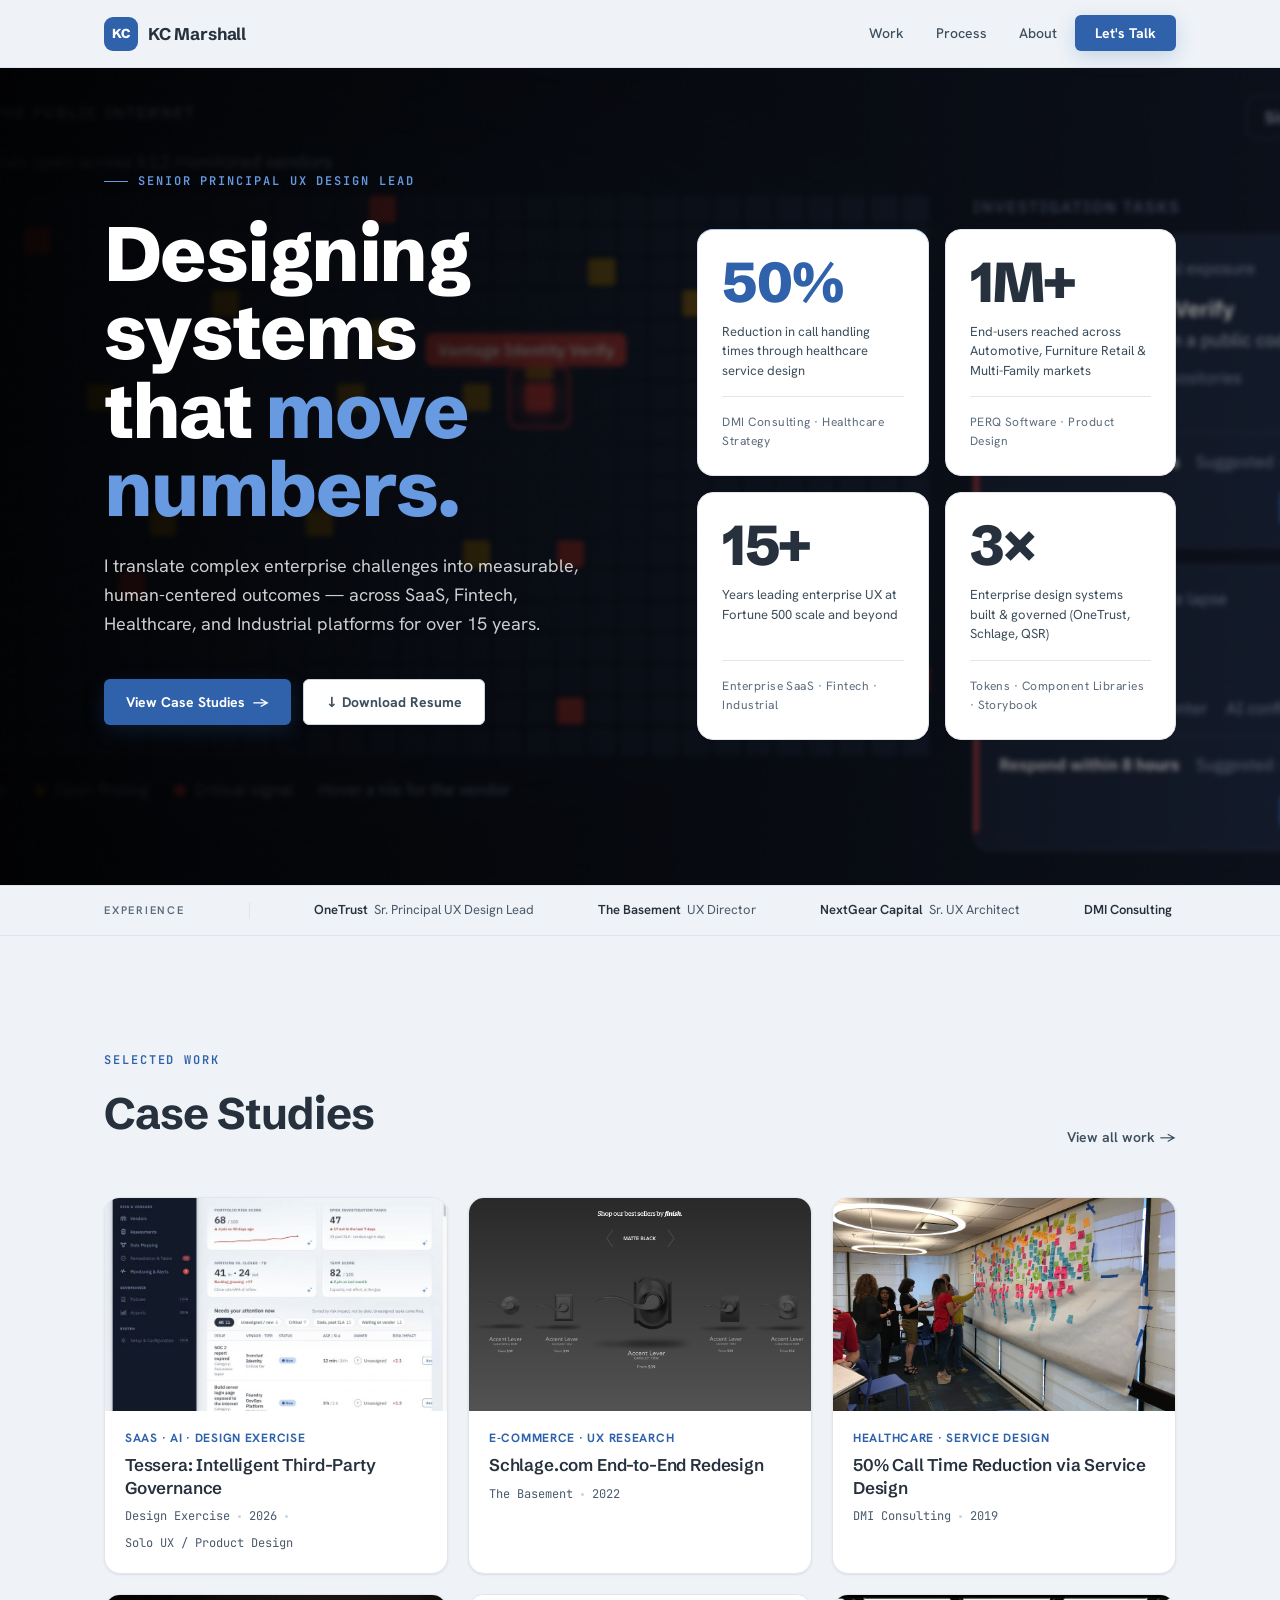
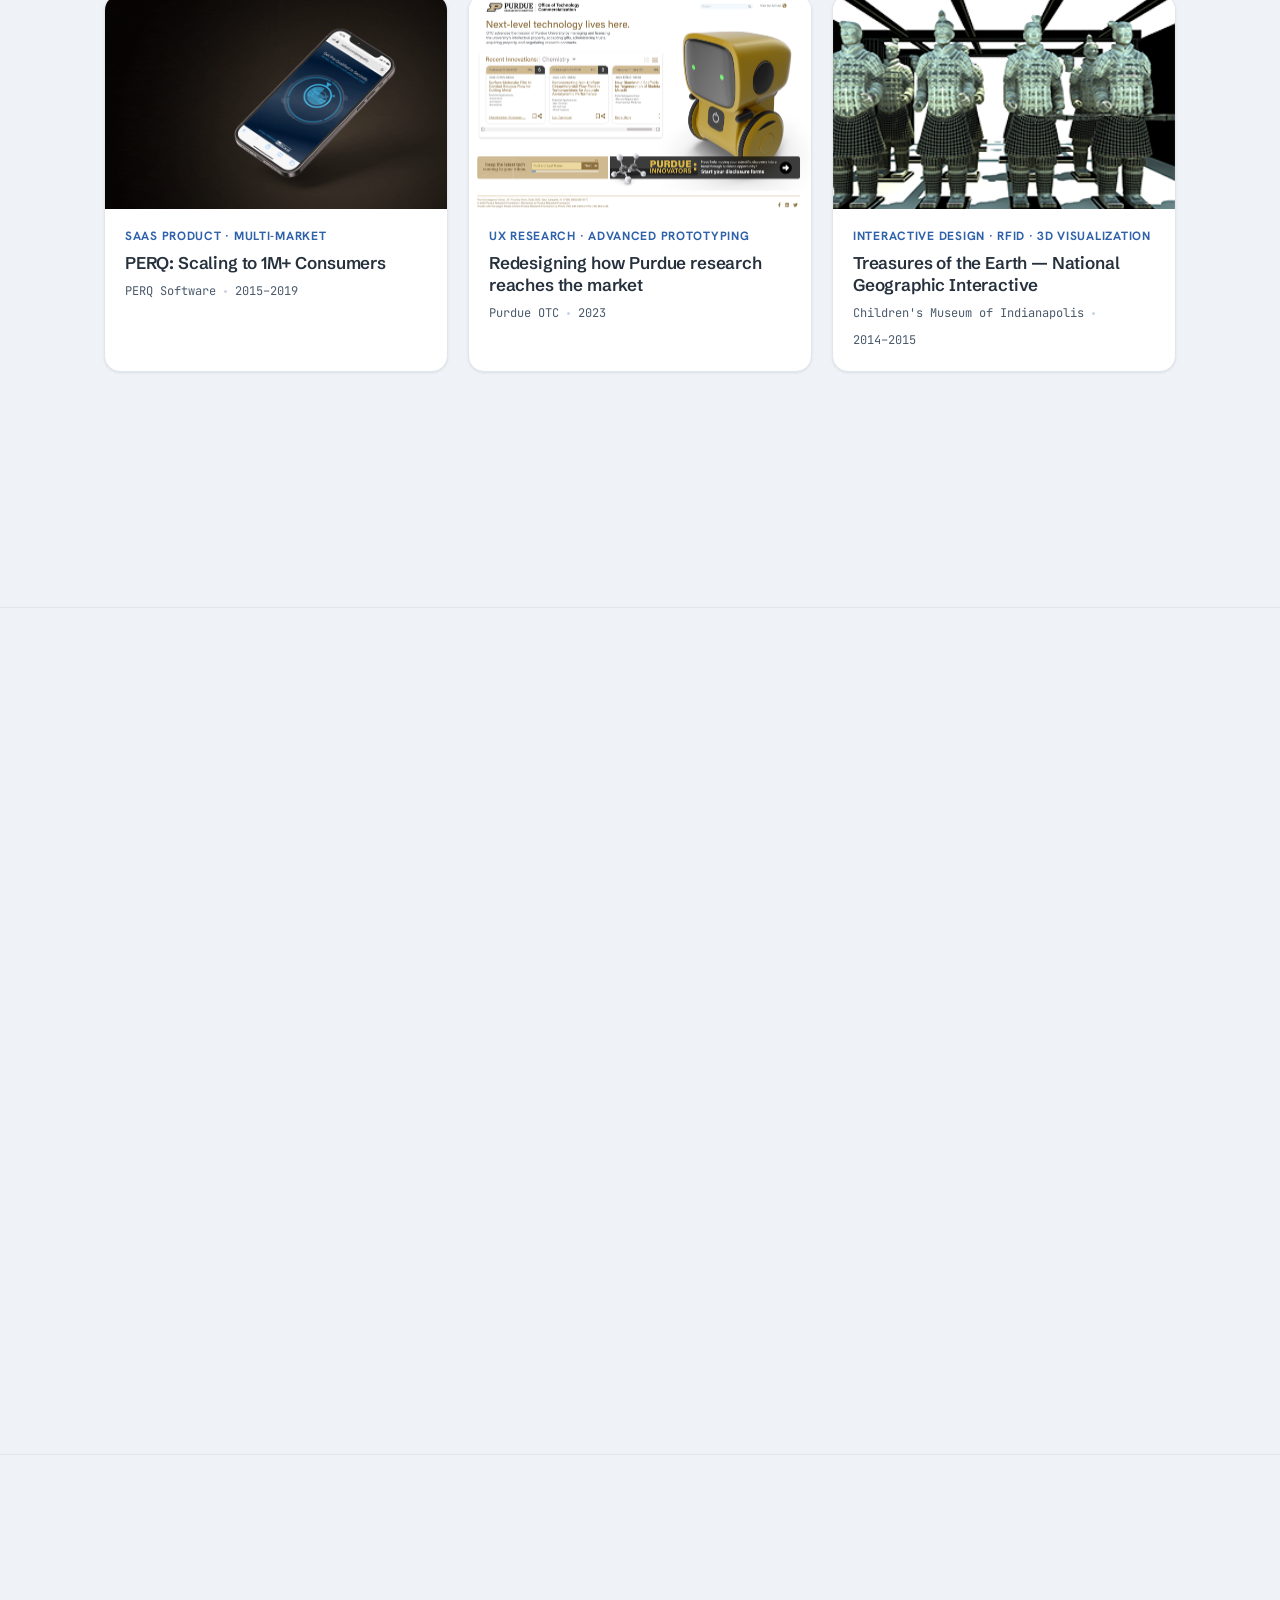
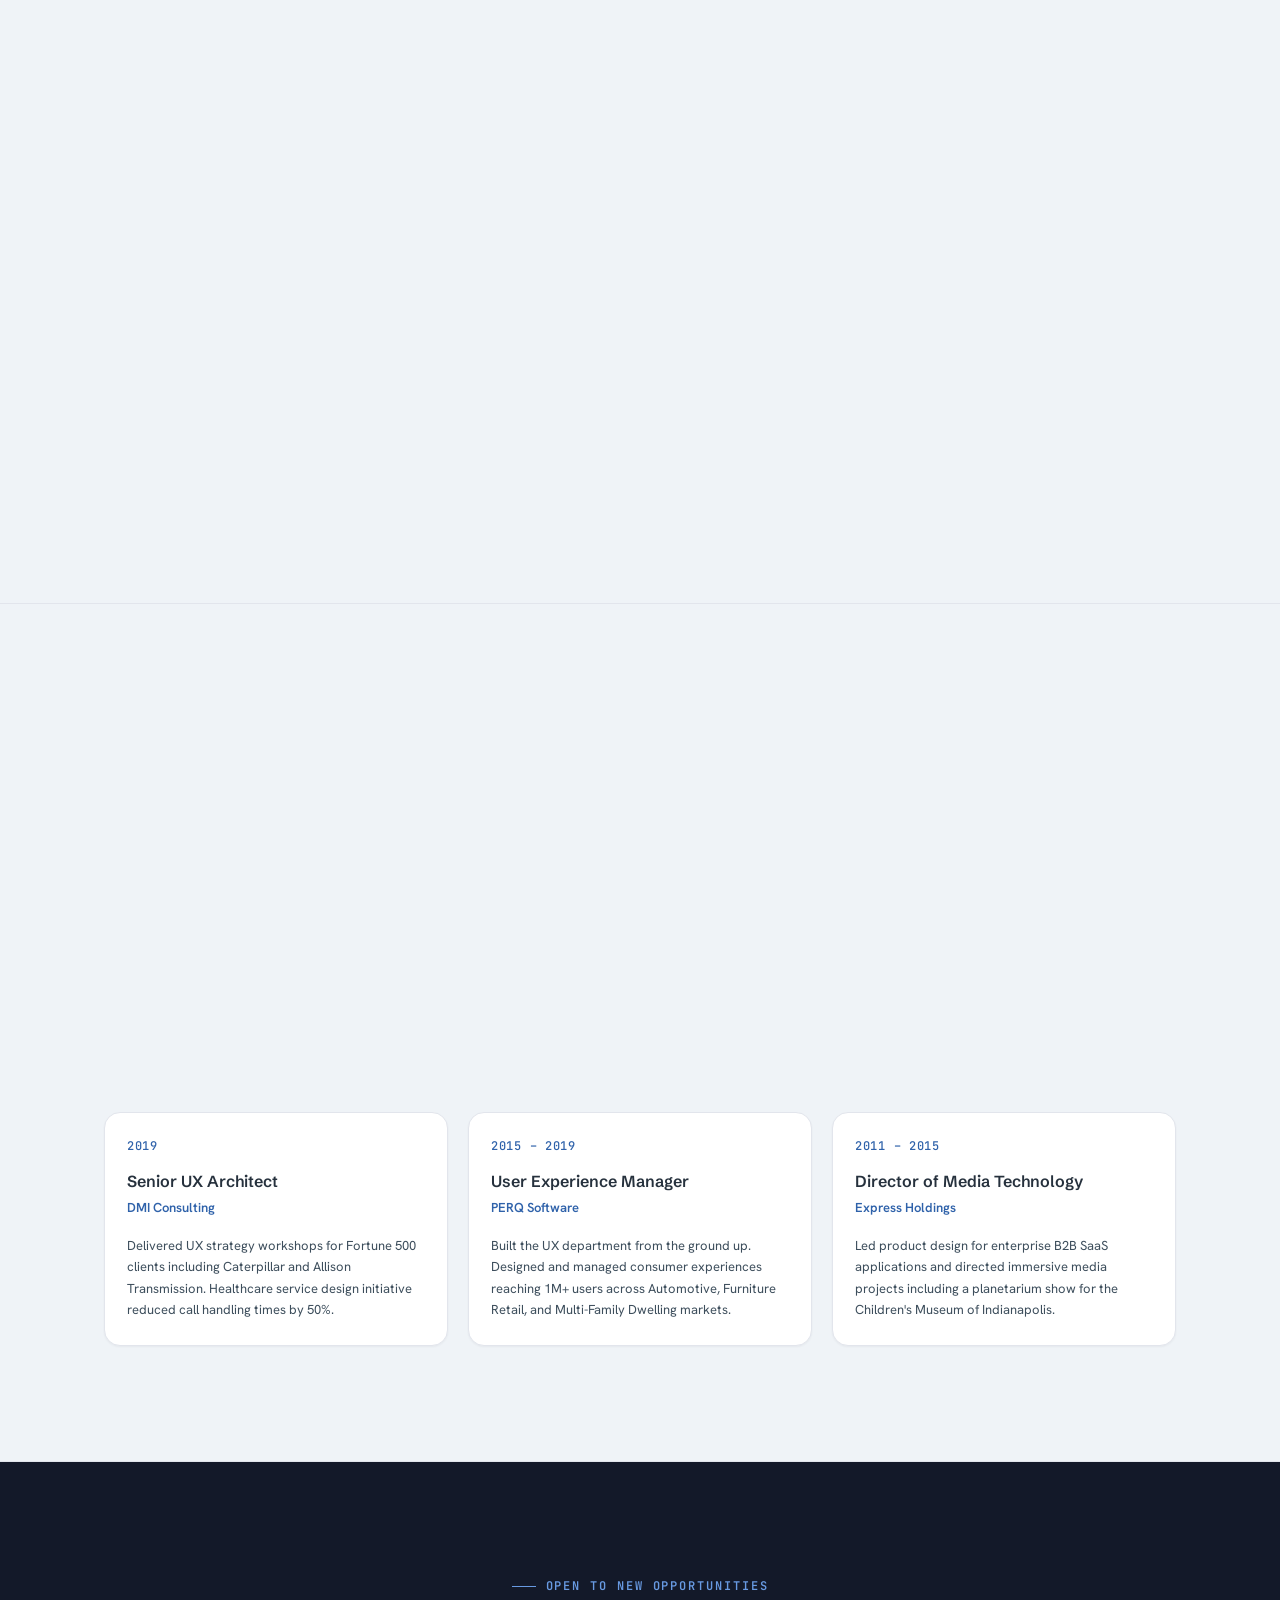
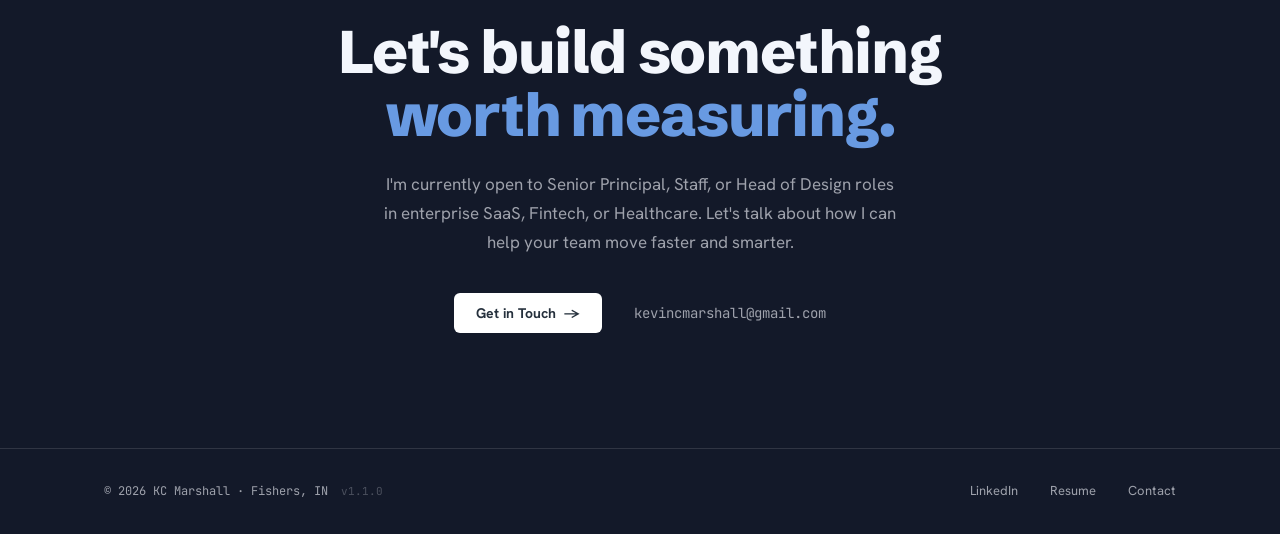
==== index.html @ be107fba "Resume: replace with Oct 30 New Look version Co-Authored-By: Claude Sonnet 4.6 <noreply@anthropic.co" ====
<!DOCTYPE html>
<html lang="en">
<head>
<meta charset="UTF-8" />
<meta name="viewport" content="width=device-width, initial-scale=1.0" />
<meta name="description" content="KC Marshall — Senior Principal UX Design Lead with 15+ years driving enterprise UX across SaaS, Fintech, Healthcare, and Industrial sectors. Portfolio of design systems, AI-driven prototyping, and measurable product outcomes." />
<meta name="author" content="KC Marshall" />
<meta property="og:title" content="KC Marshall – Senior Principal UX Design Lead" />
<meta property="og:description" content="Portfolio of KC Marshall — design systems, AI-driven UX, and 15+ years of enterprise impact." />
<meta property="og:type" content="website" />
<meta property="og:url" content="https://kcmarshall.com" />
<meta name="twitter:card" content="summary_large_image" />
<link rel="canonical" href="https://kcmarshall.com" />
<title>KC Marshall – Senior Principal UX Design Lead</title>

<link rel="preconnect" href="https://fonts.googleapis.com" />
<link rel="preconnect" href="https://fonts.gstatic.com" crossorigin />
<link href="https://fonts.googleapis.com/css2?family=Schibsted+Grotesk:ital,wght@0,400;0,600;0,700;0,800;1,400&family=Hanken+Grotesk:wght@400;500;600;700&family=JetBrains+Mono:wght@400;500;600&display=swap" rel="stylesheet" />

<style>
/* ── RESET ──────────────────────────────────────────────── */
*, *::before, *::after { box-sizing: border-box; margin: 0; padding: 0; }
@media (prefers-reduced-motion: no-preference) { html { scroll-behavior: smooth; } }

/* ── TOKENS ─────────────────────────────────────────────── */
:root {
  /* paper */
  --paper-0: #FFFFFF;
  --paper-1: #EFF3F7;
  --paper-2: #E4EDF5;
  --paper-3: #D6E3F0;

  /* ink */
  --ink-0:   #131929;
  --ink-1:   #26313D;
  --ink-2:   #3D4E5C;
  --ink-3:   #4A5A6B;
  --ink-4:   #5B6B7C;

  /* borders */
  --line-1:         #E2E5EC;
  --line-2:         #C9D5E3;
  --line-on-ink:    rgba(255,255,255,.12);

  /* blue / brand */
  --clay-1:    #2F62AA;
  --clay-2:    #255292;
  --clay-3:    #689AE2;
  --clay-soft: #EBF1FA;
  --clay-line: #B0CAEF;

  /* secondary blue */
  --sage-1:    #255292;
  --sage-soft: #E8F0FB;

  /* semantic */
  --bg-page:             var(--paper-1);
  --bg-surface:          var(--paper-0);
  --bg-alt:              var(--paper-2);
  --bg-well:             var(--paper-3);
  --bg-inverse:          var(--ink-0);
  --text-strong:         var(--ink-1);
  --text-body:           var(--ink-2);
  --text-muted:          var(--ink-3);
  --text-faint:          var(--ink-4);
  --text-on-inverse:     #F3F6FC;
  --text-muted-on-inv:   rgba(243,246,252,.62);
  --text-accent:         var(--clay-1);
  --text-accent-on-inv:  var(--clay-3);
  --border-subtle:       var(--line-1);
  --border-strong:       var(--line-2);
  --border-on-inv:       var(--line-on-ink);
  --accent:              var(--clay-1);
  --accent-hover:        var(--clay-2);
  --focus-ring:          rgba(47,98,170,.40);

  /* shadows */
  --shadow-xs: 0 1px 2px rgba(38,49,61,.05);
  --shadow-sm: 0 1px 3px rgba(38,49,61,.06), 0 1px 2px rgba(38,49,61,.04);
  --shadow-md: 0 4px 14px rgba(38,49,61,.07), 0 2px 4px rgba(38,49,61,.04);
  --shadow-lg: 0 12px 32px rgba(38,49,61,.10), 0 4px 8px rgba(38,49,61,.05);
  --shadow-accent: 0 6px 20px rgba(47,98,170,.22);

  /* radii */
  --radius-xs:   4px;
  --radius-sm:   6px;
  --radius-md:   10px;
  --radius-lg:   16px;
  --radius-xl:   24px;
  --radius-pill: 999px;

  /* motion */
  --ease-out:  cubic-bezier(.22,1,.36,1);
  --ease-soft: cubic-bezier(.4,0,.2,1);
  --dur-fast:  140ms;
  --dur-base:  220ms;
  --dur-slow:  420ms;

  /* type */
  --font-display: 'Schibsted Grotesk', system-ui, sans-serif;
  --font-sans:    'Hanken Grotesk', system-ui, sans-serif;
  --font-mono:    'JetBrains Mono', monospace;

  /* spacing */
  --space-1: 4px;   --space-2: 8px;   --space-3: 12px;  --space-4: 16px;
  --space-5: 24px;  --space-6: 32px;  --space-7: 40px;  --space-8: 48px;
  --space-9: 64px;  --space-10: 80px; --space-11: 96px; --space-12: 128px;

  /* layout */
  --container: 1200px;
  --gutter:    clamp(20px, 5vw, 64px);
  --section-y: clamp(64px, 9vw, 128px);
}

/* ── BASE ───────────────────────────────────────────────── */
body {
  font-family: var(--font-sans);
  background: var(--bg-page);
  color: var(--text-body);
  -webkit-font-smoothing: antialiased;
  line-height: 1.6;
}
a { text-decoration: none; color: inherit; }
*:focus-visible { outline: 2px solid var(--clay-1); outline-offset: 2px; }

.wrap { max-width: var(--container); margin: 0 auto; padding: 0 var(--gutter); }

/* ── SCROLL REVEAL ──────────────────────────────────────── */
.reveal {
  opacity: 0;
  transform: translateY(18px);
  transition: opacity .8s var(--ease-out), transform .8s var(--ease-out);
}
.reveal.is-in { opacity: 1; transform: none; }
@media (prefers-reduced-motion: reduce) { .reveal { opacity: 1; transform: none; transition: none; } }

/* stagger siblings inside a revealed parent */
.reveal.is-in .stat-card:nth-child(1) { transition-delay: 0ms; }
.reveal.is-in .stat-card:nth-child(2) { transition-delay: 90ms; }
.reveal.is-in .stat-card:nth-child(3) { transition-delay: 180ms; }
.reveal.is-in .stat-card:nth-child(4) { transition-delay: 270ms; }

/* hero text entrance */
@keyframes fadeSlideUp {
  from { opacity: 0; transform: translateY(20px); }
  to   { opacity: 1; transform: none; }
}
.hero__eyebrow {
  animation: fadeSlideUp .9s var(--ease-out) .1s both;
}
.hero__title {
  animation: fadeSlideUp 1s var(--ease-out) .22s both;
}
.hero__lede {
  animation: fadeSlideUp .9s var(--ease-out) .38s both;
}
.hero__cta {
  animation: fadeSlideUp .9s var(--ease-out) .52s both;
}
@media (prefers-reduced-motion: reduce) {
  .hero__eyebrow, .hero__title, .hero__lede, .hero__cta { animation: none; }
}

/* Ken Burns on hero background */
@keyframes kenBurns {
  from { transform: scale(1); }
  to   { transform: scale(1.05); }
}
.hero::before {
  content: '';
  position: absolute; inset: 0; z-index: 0;
  background: inherit;
  background-attachment: scroll;
  animation: kenBurns 24s ease-in-out infinite alternate;
  pointer-events: none;
}
.hero > * { position: relative; z-index: 1; }
@media (prefers-reduced-motion: reduce) { .hero::before { animation: none; } }

/* ── NAV ─────────────────────────────────────────────────── */
.nav {
  position: sticky; top: 0; z-index: 200;
  height: 68px;
  background: color-mix(in srgb, var(--paper-1) 80%, transparent);
  backdrop-filter: saturate(140%) blur(14px);
  border-bottom: 1px solid var(--border-subtle);
}
.nav__inner {
  max-width: var(--container); margin: 0 auto; padding: 0 var(--gutter);
  height: 100%; display: flex; align-items: center; justify-content: space-between;
}
.nav-logo {
  display: flex; align-items: center; gap: 10px;
  font-family: var(--font-display); font-size: 17px; font-weight: 700;
  color: var(--text-strong); letter-spacing: -0.01em;
}
.nav-logo-mark {
  width: 34px; height: 34px; border-radius: 9px;
  background: var(--clay-1);
  display: flex; align-items: center; justify-content: center;
  font-size: 13px; font-weight: 800; color: #fff;
  flex-shrink: 0;
}
.nav-links {
  display: flex; align-items: center; gap: 4px;
}
.nav-links a {
  font-family: var(--font-sans); font-size: 14px; font-weight: 500;
  color: var(--text-body); padding: 8px 14px; border-radius: var(--radius-sm);
  transition: color var(--dur-fast);
}
.nav-links a:hover { color: var(--text-accent); }
.nav-cta {
  background: var(--clay-1) !important;
  color: #fff !important;
  font-weight: 700 !important;
  padding: 9px 20px !important;
  border-radius: var(--radius-sm) !important;
  box-shadow: var(--shadow-accent);
  transition: background var(--dur-fast) !important;
}
.nav-cta:hover { background: var(--clay-2) !important; }
@media (max-width: 680px) {
  .nav-links a:not(.nav-cta) { display: none; }
}

/* ── BUTTONS ────────────────────────────────────────────── */
.btn {
  display: inline-flex; align-items: center; gap: 8px;
  font-family: var(--font-sans); font-weight: 700; font-size: 14px;
  border-radius: var(--radius-sm); border: none; cursor: pointer;
  text-decoration: none; transition: background var(--dur-fast), border-color var(--dur-fast), color var(--dur-fast), transform var(--dur-fast);
  padding: 11px 22px;
}
.btn:active { transform: translateY(1px); }
.btn--primary {
  background: var(--clay-1); color: #fff;
  box-shadow: var(--shadow-accent);
}
.btn--primary:hover { background: var(--clay-2); }
.btn--primary .btn-arrow { transition: transform var(--dur-fast); }
.btn--primary:hover .btn-arrow { transform: translateX(3px); }
.btn--secondary {
  background: var(--bg-surface); color: var(--text-body);
  border: 1px solid var(--border-strong);
}
.btn--secondary:hover { border-color: var(--clay-line); color: var(--text-accent); }
.btn--inv {
  background: #fff; color: var(--ink-1);
}
.btn--inv:hover { background: var(--paper-2); }

/* ── EYEBROW ────────────────────────────────────────────── */
.eyebrow {
  display: inline-flex; align-items: center; gap: 10px;
  font-family: var(--font-mono); font-size: 12px; font-weight: 600;
  letter-spacing: 0.16em; text-transform: uppercase; color: var(--clay-1);
}
.eyebrow::before {
  content: ''; display: block; width: 24px; height: 1.5px;
  background: var(--clay-1); flex-shrink: 0;
}
.eyebrow--muted { color: var(--text-faint); }
.eyebrow--muted::before { background: var(--text-faint); }
.eyebrow--on-inv { color: var(--clay-3); }
.eyebrow--on-inv::before { background: var(--clay-3); }
.eyebrow--no-rule::before { display: none; }

/* ── HERO ───────────────────────────────────────────────── */
.hero {
  padding-top: clamp(56px, 8vw, 96px);
  padding-bottom: clamp(48px, 7vw, 80px);
  border-bottom: 1px solid var(--border-subtle);
  scroll-margin-top: 88px;
  position: relative;
  background-image: url('assets/images/main-index-hero-v01.png');
  background-size: cover;
  background-position: center top;
  background-repeat: no-repeat;
}
.hero__grid {
  display: grid;
  grid-template-columns: 1.05fr 0.95fr;
  gap: clamp(32px, 5vw, 80px);
  align-items: center;
}
.hero__eyebrow { margin-bottom: var(--space-5); }
.hero__title {
  font-family: var(--font-display); font-weight: 800;
  font-size: clamp(44px, 6vw, 80px);
  line-height: 1.02; letter-spacing: -0.02em;
  color: #ffffff;
  margin-bottom: var(--space-5);
}
.hero__title .accent { color: var(--clay-3); }
.hero__lede {
  font-size: 18px; line-height: 1.6; color: rgba(255,255,255,0.8);
  max-width: 480px; margin-bottom: var(--space-7);
}
.hero__cta { display: flex; gap: var(--space-3); flex-wrap: wrap; margin-bottom: var(--space-10); }
.hero__logos { display: flex; align-items: center; gap: var(--space-3); flex-wrap: wrap; }
.hero__logos-label {
  font-family: var(--font-sans); font-size: 12px; font-weight: 500; letter-spacing: 0.06em;
  text-transform: uppercase; color: var(--text-faint);
}
.logo-chip {
  font-family: var(--font-sans); font-size: 12px; font-weight: 600;
  color: var(--text-muted); padding: 5px 14px;
  border: 1px solid var(--border-subtle);
  border-radius: var(--radius-pill);
  background: var(--bg-surface);
}

/* Stat grid */
.stat-grid {
  display: grid; grid-template-columns: 1fr 1fr; gap: 16px;
}
.stat-card {
  background: var(--bg-surface);
  border: 1px solid var(--border-subtle);
  border-radius: var(--radius-lg);
  padding: 24px;
  box-shadow: var(--shadow-xs);
  display: flex; flex-direction: column;
}
.stat-card--accent { border-top: 1px solid var(--clay-line); }
.stat-num {
  font-family: var(--font-display); font-weight: 800;
  font-size: 56px; line-height: 1; letter-spacing: -0.03em;
  color: var(--text-strong);
  margin-bottom: var(--space-3);
}
.stat-card--accent .stat-num { color: var(--clay-1); }
.stat-desc {
  font-size: 13px; line-height: 1.5; color: var(--text-body);
  flex: 1;
}
.stat-meta {
  font-family: var(--font-sans); font-size: 12px; color: var(--text-faint);
  letter-spacing: 0.04em; margin-top: var(--space-4);
  padding-top: var(--space-4); border-top: 1px solid var(--border-subtle);
}

@media (max-width: 900px) {
  .hero__grid { grid-template-columns: 1fr; }
}

/* ── EXPERIENCE STRIP ───────────────────────────────────── */
.expstrip {
  border-bottom: 1px solid var(--border-subtle);
  overflow: hidden;
}
.expstrip__inner {
  display: flex; align-items: center; gap: var(--space-9);
  padding: 14px 0; overflow-x: auto; scrollbar-width: none;
  cursor: grab;
}
.expstrip__inner::-webkit-scrollbar { display: none; }
.expstrip__inner.dragging { cursor: grabbing; }
.expstrip__label {
  font-family: var(--font-sans); font-size: 11px; font-weight: 600;
  letter-spacing: 0.16em; text-transform: uppercase; color: var(--text-faint);
  white-space: nowrap; flex-shrink: 0;
  padding-right: var(--space-9); border-right: 1px solid var(--border-subtle);
}
.expstrip__items { display: flex; gap: var(--space-9); flex-shrink: 0; }
.expstrip__item {
  font-size: 13px; color: var(--text-muted); white-space: nowrap;
}
.expstrip__item b { color: var(--text-strong); font-weight: 600; }

/* ── SELECTED WORK ──────────────────────────────────────── */
.section {
  padding: var(--section-y) 0;
  border-bottom: 1px solid var(--border-subtle);
  scroll-margin-top: 88px;
}
.section-header {
  display: flex; justify-content: space-between; align-items: flex-end;
  margin-bottom: var(--space-8);
}
.section-meta { display: flex; flex-direction: column; gap: var(--space-2); }
.section-title {
  font-family: var(--font-display); font-weight: 700;
  font-size: clamp(28px, 4vw, 44px);
  letter-spacing: -0.02em; color: var(--text-strong);
}
.section-link {
  font-size: 14px; font-weight: 600; color: var(--text-body);
  display: inline-flex; align-items: center; gap: 5px;
  transition: color var(--dur-fast);
}
.section-link .arr { transition: transform var(--dur-fast); }
.section-link:hover { color: var(--text-accent); }
.section-link:hover .arr { transform: translateX(3px); }

/* Work grid */
.work-grid {
  display: grid;
  grid-template-columns: repeat(3, 1fr);
  gap: 20px;
}
.work-card {
  display: flex; flex-direction: column;
  background: var(--bg-surface);
  border: 1px solid var(--border-subtle);
  border-radius: var(--radius-lg);
  overflow: hidden;
  box-shadow: var(--shadow-sm);
  text-decoration: none; color: inherit;
  transition: opacity .8s var(--ease-out), transform .8s var(--ease-out),
              box-shadow var(--dur-base) var(--ease-out),
              border-color var(--dur-base);
  position: relative;
}
.work-card.is-in:hover {
  transform: translateY(-3px);
  box-shadow: var(--shadow-lg);
  border-color: var(--clay-line);
}
.work-thumb {
  aspect-ratio: 16/10; overflow: hidden; position: relative;
}
.work-thumb img {
  width: 100%; height: 100%; object-fit: cover;
  display: block;
  transition: transform var(--dur-slow) var(--ease-out);
}
.work-card:hover .work-thumb img { transform: scale(1.03); }
.work-info { padding: 18px 20px 20px; }
.work-tag {
  font-family: var(--font-sans); font-size: 12px; font-weight: 700;
  letter-spacing: 0.06em; text-transform: uppercase; color: var(--clay-1);
  margin-bottom: 6px;
}
.work-title {
  font-family: var(--font-display); font-weight: 600; font-size: 17px;
  line-height: 1.3; color: var(--text-strong); margin-bottom: 8px;
  letter-spacing: -0.01em;
}
.work-meta {
  font-family: var(--font-mono); font-size: 12px; color: var(--text-muted);
  display: flex; align-items: center; gap: 8px; flex-wrap: wrap;
}
.work-dot { width: 3px; height: 3px; border-radius: 50%; background: var(--border-strong); flex-shrink: 0; }
.work-arrow {
  position: absolute; top: 16px; right: 16px;
  width: 32px; height: 32px; border-radius: 50%;
  background: var(--bg-surface);
  border: 1px solid var(--border-subtle);
  display: flex; align-items: center; justify-content: center;
  font-size: 14px; color: var(--text-muted);
  opacity: 0; transform: scale(.85);
  transition: opacity var(--dur-base), transform var(--dur-base) var(--ease-out), background var(--dur-fast), color var(--dur-fast);
}
.work-card:hover .work-arrow {
  opacity: 1; transform: scale(1);
  background: var(--clay-1); color: #fff; border-color: var(--clay-1);
}

@media (max-width: 900px) { .work-grid { grid-template-columns: 1fr 1fr; } }
@media (max-width: 620px) { .work-grid { grid-template-columns: 1fr; } }

/* ── ABOUT ──────────────────────────────────────────────── */
.about {
  padding: var(--section-y) 0;
  border-bottom: 1px solid var(--border-subtle);
  scroll-margin-top: 88px;
}
.about__grid {
  display: grid; grid-template-columns: 1fr 1fr;
  gap: clamp(32px, 6vw, 80px); align-items: start;
}
.about__photo {
  width: 80px; height: 80px; border-radius: 50%;
  border: 1px solid var(--border-subtle);
  box-shadow: var(--shadow-sm);
  overflow: hidden; margin-bottom: var(--space-6);
}
.about__photo img { width: 100%; height: 100%; object-fit: cover; display: block; }
.about__heading {
  font-family: var(--font-display); font-weight: 700;
  font-size: clamp(26px, 3.5vw, 38px);
  line-height: 1.12; letter-spacing: -0.01em;
  color: var(--text-strong);
  margin: var(--space-4) 0 var(--space-5);
}
.about__body {
  font-size: 15px; line-height: 1.75; color: var(--text-body);
  margin-bottom: var(--space-4);
}
.edu { display: flex; flex-direction: column; gap: var(--space-3); margin-bottom: var(--space-8); }
.edu-card {
  display: flex; align-items: center; gap: var(--space-4);
  background: var(--bg-surface);
  border: 1px solid var(--border-subtle);
  border-radius: var(--radius-md);
  padding: var(--space-4);
  box-shadow: var(--shadow-xs);
}
.edu-icon {
  width: 40px; height: 40px; border-radius: var(--radius-sm);
  background: var(--clay-soft); color: var(--clay-1);
  display: flex; align-items: center; justify-content: center;
  font-size: 18px; flex-shrink: 0;
}
.edu-degree { font-family: var(--font-display); font-weight: 600; font-size: 13px; color: var(--text-strong); line-height: 1.3; }
.edu-school { font-family: var(--font-sans); font-size: 12px; color: var(--text-muted); margin-top: 3px; }

/* Skills */
.skills-grid { display: grid; grid-template-columns: 1fr 1fr; gap: var(--space-6) var(--space-5); }
.skill-group-label {
  font-family: var(--font-sans); font-size: 12px; font-weight: 700;
  letter-spacing: 0.08em; text-transform: uppercase; color: var(--text-muted);
  margin-bottom: var(--space-3);
}
.skill-tags { display: flex; flex-wrap: wrap; gap: var(--space-2); }
.skill-tag {
  font-size: 12px; font-weight: 500; color: var(--text-muted);
  padding: 4px 12px; border-radius: var(--radius-pill);
  border: 1px solid var(--border-strong); background: var(--bg-surface);
}
.skill-tag--accent {
  color: var(--clay-1); background: var(--clay-soft); border-color: var(--clay-line);
}

@media (max-width: 900px) {
  .about__grid { grid-template-columns: 1fr; }
  .skills-grid { grid-template-columns: 1fr 1fr; }
}
@media (max-width: 620px) {
  .skills-grid { grid-template-columns: 1fr; }
}

/* ── TESTIMONIALS ───────────────────────────────────────── */
.testimonials {
  padding: var(--section-y) 0;
  border-bottom: 1px solid var(--border-subtle);
}
.testi-grid {
  display: grid; grid-template-columns: repeat(3, 1fr); gap: 20px;
  margin-top: var(--space-8);
}
.testi-card {
  background: var(--bg-surface);
  border: 1px solid var(--border-subtle);
  border-radius: var(--radius-lg);
  padding: var(--space-7) var(--space-6);
  display: flex; flex-direction: column;
  box-shadow: var(--shadow-xs);
}
.testi-quote {
  font-size: 15px; line-height: 1.75; color: var(--text-body);
  font-style: italic; position: relative; padding-top: 24px;
  flex: 1;
}
.testi-quote::before {
  content: '"';
  position: absolute; top: -8px; left: -4px;
  font-family: Georgia, serif; font-style: normal;
  font-size: 64px; line-height: 1; color: var(--clay-1); opacity: 0.35;
}
.testi-author {
  border-top: 1px solid var(--border-subtle);
  padding-top: var(--space-5); margin-top: var(--space-5);
}
.testi-name { font-family: var(--font-display); font-weight: 600; font-size: 14px; color: var(--text-strong); margin-bottom: 4px; }
.testi-role { font-family: var(--font-sans); font-size: 12px; color: var(--text-muted); line-height: 1.4; }

@media (max-width: 900px) { .testi-grid { grid-template-columns: 1fr 1fr; } }
@media (max-width: 620px) { .testi-grid { grid-template-columns: 1fr; } }

/* ── EXPERIENCE CARDS ───────────────────────────────────── */
.experience {
  padding: var(--section-y) 0;
  border-bottom: 1px solid var(--border-subtle);
}
.exp-grid {
  display: grid; grid-template-columns: repeat(3, 1fr); gap: 20px;
  margin-top: var(--space-8);
}
.exp-card {
  background: var(--bg-surface);
  border: 1px solid var(--border-subtle);
  border-radius: var(--radius-lg);
  padding: 24px 22px;
  box-shadow: var(--shadow-xs);
  transition: border-color var(--dur-base);
}
.exp-card:hover { border-color: var(--clay-line); }
.exp-period {
  font-family: var(--font-mono); font-size: 12px; font-weight: 500;
  letter-spacing: 0.06em; text-transform: uppercase; color: var(--clay-1);
  margin-bottom: var(--space-3);
}
.exp-role { font-family: var(--font-display); font-weight: 600; font-size: 16px; color: var(--text-strong); margin-bottom: 4px; }
.exp-company { font-size: 13px; font-weight: 600; color: var(--clay-1); margin-bottom: var(--space-4); }
.exp-desc { font-size: 13px; line-height: 1.65; color: var(--text-body); }

@media (max-width: 900px) { .exp-grid { grid-template-columns: 1fr 1fr; } }
@media (max-width: 620px) { .exp-grid { grid-template-columns: 1fr; } }

/* ── CLOSING CTA ────────────────────────────────────────── */
.closing {
  background: var(--bg-inverse);
  padding: var(--section-y) 0;
  text-align: center;
}
.closing__inner {
  max-width: 680px; margin: 0 auto;
  display: flex; flex-direction: column; align-items: center; gap: var(--space-5);
}
.closing__title {
  font-family: var(--font-display); font-weight: 800;
  font-size: clamp(36px, 5vw, 60px);
  line-height: 1.05; letter-spacing: -0.02em;
  color: var(--text-on-inverse);
}
.closing__title .accent { color: var(--clay-3); }
.closing__para {
  font-size: 17px; line-height: 1.7; color: var(--text-muted-on-inv);
  max-width: 520px;
}
.closing__cta {
  display: flex; align-items: center; gap: var(--space-6);
  flex-wrap: wrap; justify-content: center; margin-top: var(--space-3);
}
.closing__email {
  font-family: var(--font-mono); font-size: 14px;
  color: var(--text-muted-on-inv);
  transition: color var(--dur-fast);
}
.closing__email:hover { color: var(--clay-3); }

/* ── FOOTER ─────────────────────────────────────────────── */
.footer {
  background: var(--ink-0);
  border-top: 1px solid var(--border-on-inv);
}
.footer__inner {
  display: flex; align-items: center; justify-content: space-between;
  gap: var(--space-5); flex-wrap: wrap;
  padding: var(--space-6) 0;
}
.footer__copy {
  font-family: var(--font-mono); font-size: 12px;
  color: var(--text-muted-on-inv);
}
.footer__links { display: flex; gap: var(--space-6); }
.footer__links a {
  font-size: 13px; color: var(--text-muted-on-inv);
  transition: color var(--dur-fast);
}
.footer__links a:hover { color: var(--clay-3); }

/* ── CONTACT MODAL ──────────────────────────────────────── */
.overlay {
  position: fixed; inset: 0; z-index: 300;
  display: flex; align-items: center; justify-content: center;
  padding: var(--gutter);
  background: rgba(21,20,15,.42);
  backdrop-filter: blur(3px);
  opacity: 0; pointer-events: none;
  transition: opacity var(--dur-base) var(--ease-soft);
}
.overlay.is-open { opacity: 1; pointer-events: auto; }
.modal {
  width: min(480px, 100%);
  background: var(--bg-surface);
  border-radius: var(--radius-lg);
  border: 1px solid var(--border-subtle);
  box-shadow: var(--shadow-lg);
  padding: var(--space-8) var(--space-7);
  position: relative;
  transform: translateY(12px) scale(.98);
  transition: transform var(--dur-base) var(--ease-out);
}
.overlay.is-open .modal { transform: none; }
.modal__close {
  position: absolute; top: 16px; right: 16px;
  width: 36px; height: 36px; border-radius: 50%;
  border: 1px solid var(--border-subtle);
  background: var(--bg-alt); cursor: pointer;
  display: flex; align-items: center; justify-content: center;
  font-size: 18px; color: var(--text-muted);
  transition: background var(--dur-fast), color var(--dur-fast);
}
.modal__close:hover { background: var(--border-subtle); color: var(--text-strong); }
.modal__title {
  font-family: var(--font-display); font-weight: 700; font-size: 22px;
  color: var(--text-strong); margin-bottom: 4px;
}
.modal__sub { font-size: 14px; color: var(--text-muted); }
.modal__form { display: flex; flex-direction: column; gap: var(--space-4); margin-top: var(--space-6); }
.field label {
  display: block; font-family: var(--font-sans); font-size: 13px;
  font-weight: 600;
  color: var(--text-muted); margin-bottom: 6px;
}
.field input, .field textarea {
  width: 100%;
  font-family: var(--font-sans); font-size: 14px; color: var(--text-strong);
  background: var(--bg-surface);
  border: 1px solid var(--border-strong); border-radius: var(--radius-sm);
  padding: 10px 14px;
  transition: border-color var(--dur-fast), box-shadow var(--dur-fast);
  outline: none;
}
.field input:focus, .field textarea:focus {
  border-color: var(--clay-1);
  box-shadow: 0 0 0 3px var(--focus-ring);
}
.field textarea { resize: vertical; min-height: 100px; }
.modal__success {
  display: none; flex-direction: column; align-items: center; gap: var(--space-4);
  text-align: center; padding: var(--space-7) 0;
}
.modal__success.is-on { display: flex; }
.modal__success-icon {
  width: 56px; height: 56px; border-radius: 50%;
  background: var(--sage-soft); color: var(--sage-1);
  display: flex; align-items: center; justify-content: center;
  font-size: 28px;
}
.modal__success-title { font-family: var(--font-display); font-weight: 700; font-size: 20px; color: var(--text-strong); }
.modal__success-body { font-size: 14px; color: var(--text-muted); }

/* ── SECTION RESPONSIVE ─────────────────────────────────── */
@media (max-width: 768px) {
  .section-header { flex-direction: column; align-items: flex-start; gap: 12px; }
  .hero { background-image: url('/assets/images/mobile-header-blue.png'); }
}
</style>
</head>
<body>

<!-- NAV -->
<nav class="nav">
  <div class="nav__inner">
    <a href="/" class="nav-logo">
      <div class="nav-logo-mark">KC</div>
      KC Marshall
    </a>
    <div class="nav-links">
      <a href="#selected-work">Work</a>
      <a href="#career">Process</a>
      <a href="#about">About</a>
      <button class="nav-cta btn" onclick="openModal()" style="font-family:var(--font-sans)">Let's Talk</button>
    </div>
  </div>
</nav>

<!-- HERO -->
<section class="hero" id="hero">
  <div class="wrap">
    <div class="hero__grid reveal">
      <div>
        <div class="eyebrow eyebrow--on-inv hero__eyebrow">Senior Principal UX Design Lead</div>
        <h1 class="hero__title">Designing systems<br>that <span class="accent">move<br>numbers.</span></h1>
        <p class="hero__lede">I translate complex enterprise challenges into measurable, human-centered outcomes — across SaaS, Fintech, Healthcare, and Industrial platforms for over 15 years.</p>
        <div class="hero__cta">
          <a href="#selected-work" class="btn btn--primary">View Case Studies <span class="btn-arrow">→</span></a>
          <a href="/assets/resume/Kevin-Marshall-Resume-Oct30.pdf" class="btn btn--secondary">↓ Download Resume</a>
        </div>
      </div>

      <div class="stat-grid">
        <div class="stat-card stat-card--accent">
          <div class="stat-num">50%</div>
          <div class="stat-desc">Reduction in call handling times through healthcare service design</div>
          <div class="stat-meta">DMI Consulting · Healthcare Strategy</div>
        </div>
        <div class="stat-card">
          <div class="stat-num">1M+</div>
          <div class="stat-desc">End-users reached across Automotive, Furniture Retail &amp; Multi-Family markets</div>
          <div class="stat-meta">PERQ Software · Product Design</div>
        </div>
        <div class="stat-card">
          <div class="stat-num">15+</div>
          <div class="stat-desc">Years leading enterprise UX at Fortune 500 scale and beyond</div>
          <div class="stat-meta">Enterprise SaaS · Fintech · Industrial</div>
        </div>
        <div class="stat-card">
          <div class="stat-num">3×</div>
          <div class="stat-desc">Enterprise design systems built &amp; governed (OneTrust, Schlage, QSR)</div>
          <div class="stat-meta">Tokens · Component Libraries · Storybook</div>
        </div>
      </div>
    </div>
  </div>
</section>

<!-- EXPERIENCE STRIP -->
<div class="expstrip">
  <div class="wrap">
    <div class="expstrip__inner">
      <span class="expstrip__label">Experience</span>
      <div class="expstrip__items">
        <span class="expstrip__item"><b>OneTrust</b> &nbsp;Sr. Principal UX Design Lead</span>
        <span class="expstrip__item"><b>The Basement</b> &nbsp;UX Director</span>
        <span class="expstrip__item"><b>NextGear Capital</b> &nbsp;Sr. UX Architect</span>
        <span class="expstrip__item"><b>DMI Consulting</b> &nbsp;Sr. UX Architect</span>
        <span class="expstrip__item"><b>PERQ Software</b> &nbsp;UX Manager</span>
        <span class="expstrip__item"><b>Express Holdings</b> &nbsp;Director of Media Technology</span>
      </div>
    </div>
  </div>
</div>

<!-- SELECTED WORK -->
<section class="section" id="selected-work">
  <div class="wrap">
    <div class="section-header reveal">
      <div class="section-meta">
        <div class="eyebrow eyebrow--no-rule">Selected Work</div>
        <h2 class="section-title">Case Studies</h2>
      </div>
      <a href="/work/all-work" class="section-link">View all work <span class="arr">→</span></a>
    </div>

    <div class="work-grid">

      <a href="/work/tessera-case-study" class="work-card reveal">
        <div class="work-thumb">
          <img src="/assets/images/tessera-dashboard-hero.png" alt="Tessera — AI-Assisted Vendor Risk Management" />
        </div>
        <div class="work-info">
          <div class="work-tag">SaaS · AI · Design Exercise</div>
          <div class="work-title">Tessera: Intelligent Third-Party Governance</div>
          <div class="work-meta">
            Design Exercise
            <span class="work-dot"></span>
            2026
            <span class="work-dot"></span>
            Solo UX / Product Design
          </div>
        </div>
        <div class="work-arrow">→</div>
      </a>

      <a href="/work/schlage-ecommerce-case-study" class="work-card reveal">
        <div class="work-thumb">
          <img src="/assets/images/find-finish.gif" alt="Schlage.com End-to-End Redesign" />
        </div>
        <div class="work-info">
          <div class="work-tag">E-Commerce · UX Research</div>
          <div class="work-title">Schlage.com End-to-End Redesign</div>
          <div class="work-meta">The Basement <span class="work-dot"></span> 2022</div>
        </div>
        <div class="work-arrow">→</div>
      </a>

      <a href="/work/dmi-call-time-case-study" class="work-card reveal">
        <div class="work-thumb">
          <img src="/assets/images/IMG_5546.jpg" alt="50% Call Time Reduction via Service Design" />
        </div>
        <div class="work-info">
          <div class="work-tag">Healthcare · Service Design</div>
          <div class="work-title">50% Call Time Reduction via Service Design</div>
          <div class="work-meta">DMI Consulting <span class="work-dot"></span> 2019</div>
        </div>
        <div class="work-arrow">→</div>
      </a>

      <a href="/work/perq-case-study" class="work-card reveal">
        <div class="work-thumb">
          <img src="/assets/images/perq-animation.gif" alt="PERQ: Scaling to 1M+ Consumers" style="object-position:right" />
        </div>
        <div class="work-info">
          <div class="work-tag">SaaS Product · Multi-Market</div>
          <div class="work-title">PERQ: Scaling to 1M+ Consumers</div>
          <div class="work-meta">PERQ Software <span class="work-dot"></span> 2015–2019</div>
        </div>
        <div class="work-arrow">→</div>
      </a>

      <a href="/work/purdue-otc-case-study" class="work-card reveal">
        <div class="work-thumb">
          <img src="/assets/images/purdue-bright.png" alt="Advancing the Office of Commercial Technology" />
        </div>
        <div class="work-info">
          <div class="work-tag">UX Research · Advanced Prototyping</div>
          <div class="work-title">Redesigning how Purdue research reaches the market</div>
          <div class="work-meta">Purdue OTC <span class="work-dot"></span> 2023</div>
        </div>
        <div class="work-arrow">→</div>
      </a>

      <a href="/work/treasures-case-study" class="work-card reveal">
        <div class="work-thumb">
          <img src="/assets/images/thmb-terracotta.png" alt="Treasures of the Earth — National Geographic Interactive" />
        </div>
        <div class="work-info">
          <div class="work-tag">Interactive Design · RFID · 3D Visualization</div>
          <div class="work-title">Treasures of the Earth — National Geographic Interactive</div>
          <div class="work-meta">Children's Museum of Indianapolis <span class="work-dot"></span> 2014–2015</div>
        </div>
        <div class="work-arrow">→</div>
      </a>

    </div>
    <div class="hero__logos reveal" style="margin-top:var(--space-8);padding-top:var(--space-7);border-top:1px solid var(--border-subtle);">
      <span class="hero__logos-label">Worked with</span>
      <span class="logo-chip">OneTrust</span>
      <span class="logo-chip">Caterpillar</span>
      <span class="logo-chip">Allison Transmission</span>
      <span class="logo-chip">KAR Global</span>
      <span class="logo-chip">Purdue University</span>
    </div>
  </div>
</section>

<!-- ABOUT -->
<section class="about" id="about">
  <div class="wrap">
    <div class="about__grid reveal">
      <div>
        <div class="about__photo">
          <img src="/assets/images/profile.jpg" alt="KC Marshall" />
        </div>
        <div class="eyebrow eyebrow--no-rule" style="margin-bottom:var(--space-3)">About</div>
        <h2 class="about__heading">Strategic architect.<br>Hands-on designer.<br>Team builder.</h2>
        <div>
          <p class="about__body">I'm a Senior Principal UX Design Lead based in Fishers, Indiana with over 15 years bridging the gap between business strategy and human-centered design. I've built design departments from scratch, governed enterprise-scale design systems, and led Fortune 500 digital transformations — while keeping the user at the center of every decision.</p>
          <p class="about__body">Currently at OneTrust, I lead the evolution of the platform's SaaS UX, integrating Pendo analytics and spearheading the organization's AI-driven prototyping initiative.</p>
        </div>
        <a href="/assets/resume/Kevin-Marshall-Resume-Oct30.pdf" class="btn btn--secondary" style="margin-top:var(--space-3)">↓ Download Resume</a>
      </div>
      <div>
        <div class="eyebrow eyebrow--no-rule" style="margin-bottom:var(--space-6)">Education &amp; Skills</div>
        <div class="edu" style="margin-bottom:var(--space-8)">
          <div class="edu-card">
            <div class="edu-icon">🎓</div>
            <div>
              <div class="edu-degree">Masters of Science — Informatics &amp; HCI</div>
              <div class="edu-school">Indiana University</div>
            </div>
          </div>
          <div class="edu-card">
            <div class="edu-icon">🎨</div>
            <div>
              <div class="edu-degree">Bachelor of Fine Arts — Graphic Design</div>
              <div class="edu-school">Ball State University</div>
            </div>
          </div>
        </div>
        <div class="skills-grid">
          <div>
            <div class="skill-group-label">Design &amp; AI</div>
            <div class="skill-tags">
              <span class="skill-tag skill-tag--accent">Figma</span>
              <span class="skill-tag skill-tag--accent">AI Prototyping</span>
              <span class="skill-tag">Figma Make</span>
              <span class="skill-tag">LLM-Guided UI</span>
              <span class="skill-tag">Azure XP</span>
              <span class="skill-tag">Vercel</span>
            </div>
          </div>
          <div>
            <div class="skill-group-label">Analytics &amp; Research</div>
            <div class="skill-tags">
              <span class="skill-tag skill-tag--accent">Pendo</span>
              <span class="skill-tag">Mixpanel</span>
              <span class="skill-tag">GA4</span>
              <span class="skill-tag">Maze</span>
              <span class="skill-tag">UXTweak</span>
              <span class="skill-tag">ROI Modeling</span>
            </div>
          </div>
          <div>
            <div class="skill-group-label">Systems &amp; Governance</div>
            <div class="skill-tags">
              <span class="skill-tag skill-tag--accent">Design Tokens</span>
              <span class="skill-tag">Storybook</span>
              <span class="skill-tag">Component Libraries</span>
              <span class="skill-tag">Atomic Design</span>
            </div>
          </div>
          <div>
            <div class="skill-group-label">Leadership</div>
            <div class="skill-tags">
              <span class="skill-tag">Team Building</span>
              <span class="skill-tag">Career Mentoring</span>
              <span class="skill-tag">Workshop Facilitation</span>
              <span class="skill-tag">Agile / Scrum</span>
            </div>
          </div>
        </div>
      </div>
    </div>
  </div>
</section>

<!-- TESTIMONIALS -->
<section class="testimonials section" id="testimonials">
  <div class="wrap">
    <div class="reveal">
      <h2 class="section-title">What colleagues say</h2>
    </div>
    <div class="testi-grid">
      <div class="testi-card reveal">
        <p class="testi-quote">Kevin was an awesome member of our team. I consider him a unicorn in the UX world in the sense that he combines excellent visual design skill with a rigorous user research and information architecture mindset — resulting in best-in-class digital experiences.</p>
        <div class="testi-author">
          <div class="testi-name">Blake Weishaar</div>
          <div class="testi-role">Director of Product Management<br>NextGear Capital</div>
        </div>
      </div>
      <div class="testi-card reveal">
        <p class="testi-quote">With Kevin's experience and creative mind he brings his projects to life. His knowledge and experience spans far beyond design, giving him an edge when it comes to architecting holistic digital solutions that serve both user and business goals.</p>
        <div class="testi-author">
          <div class="testi-name">Marc Dittmer</div>
          <div class="testi-role">Senior Technical, Mechanical &amp; Creative Executive</div>
        </div>
      </div>
      <div class="testi-card reveal">
        <p class="testi-quote">I had the pleasure to work with Kevin as a Scrum Master while he supported my two Scrum Teams. Kevin brought a calm, strategic presence to every sprint — grounding design decisions in data while moving the team forward with clarity and confidence.</p>
        <div class="testi-author">
          <div class="testi-name">Tinsley Dahl — PSM I, CSM, CSPO</div>
          <div class="testi-role">Experienced Agile Leader, Scrum Master &amp; Product Owner</div>
        </div>
      </div>
    </div>
  </div>
</section>

<!-- EXPERIENCE -->
<section class="experience section" id="career">
  <div class="wrap">
    <div class="reveal">
      <h2 class="section-title">Professional Experience</h2>
    </div>
    <div class="exp-grid">
      <div class="exp-card reveal">
        <div class="exp-period">2024 – Present</div>
        <div class="exp-role">Senior Principal UX Design Lead</div>
        <div class="exp-company">OneTrust</div>
        <div class="exp-desc">Strategic architect and hands-on leader driving the evolution of the OneTrust SaaS platform. Owns Design System governance, Pendo analytics integration, and AI-driven prototyping initiatives across the product org.</div>
      </div>
      <div class="exp-card reveal">
        <div class="exp-period">2020 – 2024</div>
        <div class="exp-role">UX Director</div>
        <div class="exp-company">The Basement (Integrated Agency)</div>
        <div class="exp-desc">Led UX strategy and hands-on design for enterprise clients including Schlage, Purdue University OTC, and a major Midwest healthcare system. Directly managed a cross-disciplinary team of six.</div>
      </div>
      <div class="exp-card reveal">
        <div class="exp-period">2019 – 2020</div>
        <div class="exp-role">Senior UX Architect</div>
        <div class="exp-company">NextGear Capital / Cox Automotive</div>
        <div class="exp-desc">Defined UX/UI standards for financial and automotive software, created the company's component library, and reduced development costs through rapid prototyping and early validation loops.</div>
      </div>
      <div class="exp-card reveal">
        <div class="exp-period">2019</div>
        <div class="exp-role">Senior UX Architect</div>
        <div class="exp-company">DMI Consulting</div>
        <div class="exp-desc">Delivered UX strategy workshops for Fortune 500 clients including Caterpillar and Allison Transmission. Healthcare service design initiative reduced call handling times by 50%.</div>
      </div>
      <div class="exp-card reveal">
        <div class="exp-period">2015 – 2019</div>
        <div class="exp-role">User Experience Manager</div>
        <div class="exp-company">PERQ Software</div>
        <div class="exp-desc">Built the UX department from the ground up. Designed and managed consumer experiences reaching 1M+ users across Automotive, Furniture Retail, and Multi-Family Dwelling markets.</div>
      </div>
      <div class="exp-card reveal">
        <div class="exp-period">2011 – 2015</div>
        <div class="exp-role">Director of Media Technology</div>
        <div class="exp-company">Express Holdings</div>
        <div class="exp-desc">Led product design for enterprise B2B SaaS applications and directed immersive media projects including a planetarium show for the Children's Museum of Indianapolis.</div>
      </div>
    </div>
  </div>
</section>

<!-- CLOSING CTA -->
<section class="closing">
  <div class="wrap">
    <div class="closing__inner reveal">
      <div class="eyebrow eyebrow--on-inv">Open to New Opportunities</div>
      <h2 class="closing__title">Let's build something<br><span class="accent">worth measuring.</span></h2>
      <p class="closing__para">I'm currently open to Senior Principal, Staff, or Head of Design roles in enterprise SaaS, Fintech, or Healthcare. Let's talk about how I can help your team move faster and smarter.</p>
      <div class="closing__cta">
        <button class="btn btn--inv" onclick="openModal()">Get in Touch <span>→</span></button>
        <a href="mailto:kevincmarshall@gmail.com" class="closing__email">kevincmarshall@gmail.com</a>
      </div>
    </div>
  </div>
</section>

<!-- FOOTER -->
<footer class="footer">
  <div class="wrap">
    <div class="footer__inner">
      <div class="footer__copy">© 2026 KC Marshall · Fishers, IN <span style="opacity:.4;font-size:11px;margin-left:.5em;">v1.1.0</span></div>
      <div class="footer__links">
        <a href="https://www.linkedin.com/in/kevin-marshall-6252b5/" target="_blank" rel="noopener">LinkedIn</a>
        <a href="/assets/resume/Kevin-Marshall-Resume-Oct30.pdf">Resume</a>
        <a href="mailto:kevincmarshall@gmail.com">Contact</a>
      </div>
    </div>
  </div>
</footer>

<!-- CONTACT MODAL -->
<div class="overlay" id="contact-overlay" role="dialog" aria-modal="true" aria-label="Contact KC Marshall">
  <div class="modal">
    <button class="modal__close" onclick="closeModal()" aria-label="Close">×</button>
    <div id="modal-form-state">
      <div class="modal__title">Let's talk.</div>
      <div class="modal__sub">I'll get back to you within a day or two.</div>
      <form class="modal__form" id="contact-form" onsubmit="handleSubmit(event)">
        <div class="field">
          <label for="f-name">Name</label>
          <input type="text" id="f-name" name="name" placeholder="Your name" required />
        </div>
        <div class="field">
          <label for="f-email">Email</label>
          <input type="email" id="f-email" name="email" placeholder="your@email.com" required />
        </div>
        <div class="field">
          <label for="f-message">Message</label>
          <textarea id="f-message" name="message" placeholder="What are you working on?" required></textarea>
        </div>
        <button type="submit" class="btn btn--primary" style="align-self:flex-start">Send Message →</button>
      </form>
    </div>
    <div class="modal__success" id="modal-success">
      <div class="modal__success-icon">✓</div>
      <div class="modal__success-title">Message sent!</div>
      <div class="modal__success-body">Thanks for reaching out — I'll be in touch soon.</div>
    </div>
  </div>
</div>

<script>
/* ── Scroll reveal ──────────────────────────────────────── */
const revealObserver = new IntersectionObserver((entries) => {
  entries.forEach(e => {
    if (!e.isIntersecting) return;
    e.target.classList.add('is-in');
    revealObserver.unobserve(e.target);
  });
}, { threshold: 0.08 });
document.querySelectorAll('.reveal').forEach(el => revealObserver.observe(el));

/* ── Stagger sibling cards on reveal ───────────────────── */
const staggerObserver = new IntersectionObserver((entries) => {
  entries.forEach(e => {
    if (!e.isIntersecting) return;
    const siblings = Array.from(e.target.parentElement.children);
    siblings.forEach((el, i) => {
      el.style.transitionDelay = (i * 90) + 'ms';
      el.classList.add('is-in');
    });
    staggerObserver.unobserve(e.target);
  });
}, { threshold: 0.08, rootMargin: '0px 0px -40px 0px' });

/* stagger work cards, testi cards, exp cards */
document.querySelectorAll('.work-card, .testi-card, .exp-card').forEach((el, i, arr) => {
  /* only watch the first sibling — when it fires, all stagger together */
  if (el === el.parentElement.firstElementChild) staggerObserver.observe(el);
});

/* ── Stat counter ───────────────────────────────────────── */
const prefersReduced = window.matchMedia('(prefers-reduced-motion: reduce)').matches;

function animateCount(el) {
  const raw = el.textContent.trim();
  const suffix = raw.replace(/[\d.]/g, '');
  const num = parseFloat(raw);
  if (isNaN(num) || prefersReduced) return;
  const duration = 1600;
  const start = performance.now();
  const isInt = Number.isInteger(num);
  function tick(now) {
    const t = Math.min((now - start) / duration, 1);
    const ease = 1 - Math.pow(1 - t, 3);
    const val = num * ease;
    el.textContent = (isInt ? Math.round(val) : val.toFixed(1)) + suffix;
    if (t < 1) requestAnimationFrame(tick);
  }
  requestAnimationFrame(tick);
}

const countObserver = new IntersectionObserver((entries) => {
  entries.forEach(e => {
    if (!e.isIntersecting) return;
    animateCount(e.target);
    countObserver.unobserve(e.target);
  });
}, { threshold: 0.5 });
document.querySelectorAll('.stat-num').forEach(el => countObserver.observe(el));

/* ── Experience strip drag-scroll ───────────────────────── */
const strip = document.querySelector('.expstrip__inner');
let isDown = false, startX, scrollLeft;
strip.addEventListener('mousedown', e => { isDown = true; strip.classList.add('dragging'); startX = e.pageX - strip.offsetLeft; scrollLeft = strip.scrollLeft; });
strip.addEventListener('mouseleave', () => { isDown = false; strip.classList.remove('dragging'); });
strip.addEventListener('mouseup', () => { isDown = false; strip.classList.remove('dragging'); });
strip.addEventListener('mousemove', e => { if (!isDown) return; e.preventDefault(); strip.scrollLeft = scrollLeft - (e.pageX - strip.offsetLeft - startX); });

/* ── Contact modal ──────────────────────────────────────── */
const overlay = document.getElementById('contact-overlay');
function openModal() {
  overlay.classList.add('is-open');
  document.body.style.overflow = 'hidden';
  setTimeout(() => {
    const first = overlay.querySelector('input,textarea');
    if (first) first.focus();
  }, 100);
}
function closeModal() {
  overlay.classList.remove('is-open');
  document.body.style.overflow = '';
}
overlay.addEventListener('click', e => { if (e.target === overlay) closeModal(); });
document.addEventListener('keydown', e => { if (e.key === 'Escape') closeModal(); });

/* Replace FORMSPREE_ID below with your form id from formspree.io/forms */
const FORMSPREE_ENDPOINT = 'https://formspree.io/f/FORMSPREE_ID';

async function handleSubmit(e) {
  e.preventDefault();
  const form = e.target;
  const btn = form.querySelector('[type=submit]');
  btn.disabled = true;
  btn.textContent = 'Sending…';
  try {
    const res = await fetch(FORMSPREE_ENDPOINT, {
      method: 'POST',
      body: new FormData(form),
      headers: { Accept: 'application/json' }
    });
    if (res.ok) {
      document.getElementById('modal-form-state').style.display = 'none';
      document.getElementById('modal-success').classList.add('is-on');
      setTimeout(closeModal, 3000);
    } else {
      btn.disabled = false;
      btn.textContent = 'Send Message →';
      alert('Something went wrong. Please email kevincmarshall@gmail.com directly.');
    }
  } catch {
    btn.disabled = false;
    btn.textContent = 'Send Message →';
    alert('Could not send. Please email kevincmarshall@gmail.com directly.');
  }
}
</script>

</body>
</html>
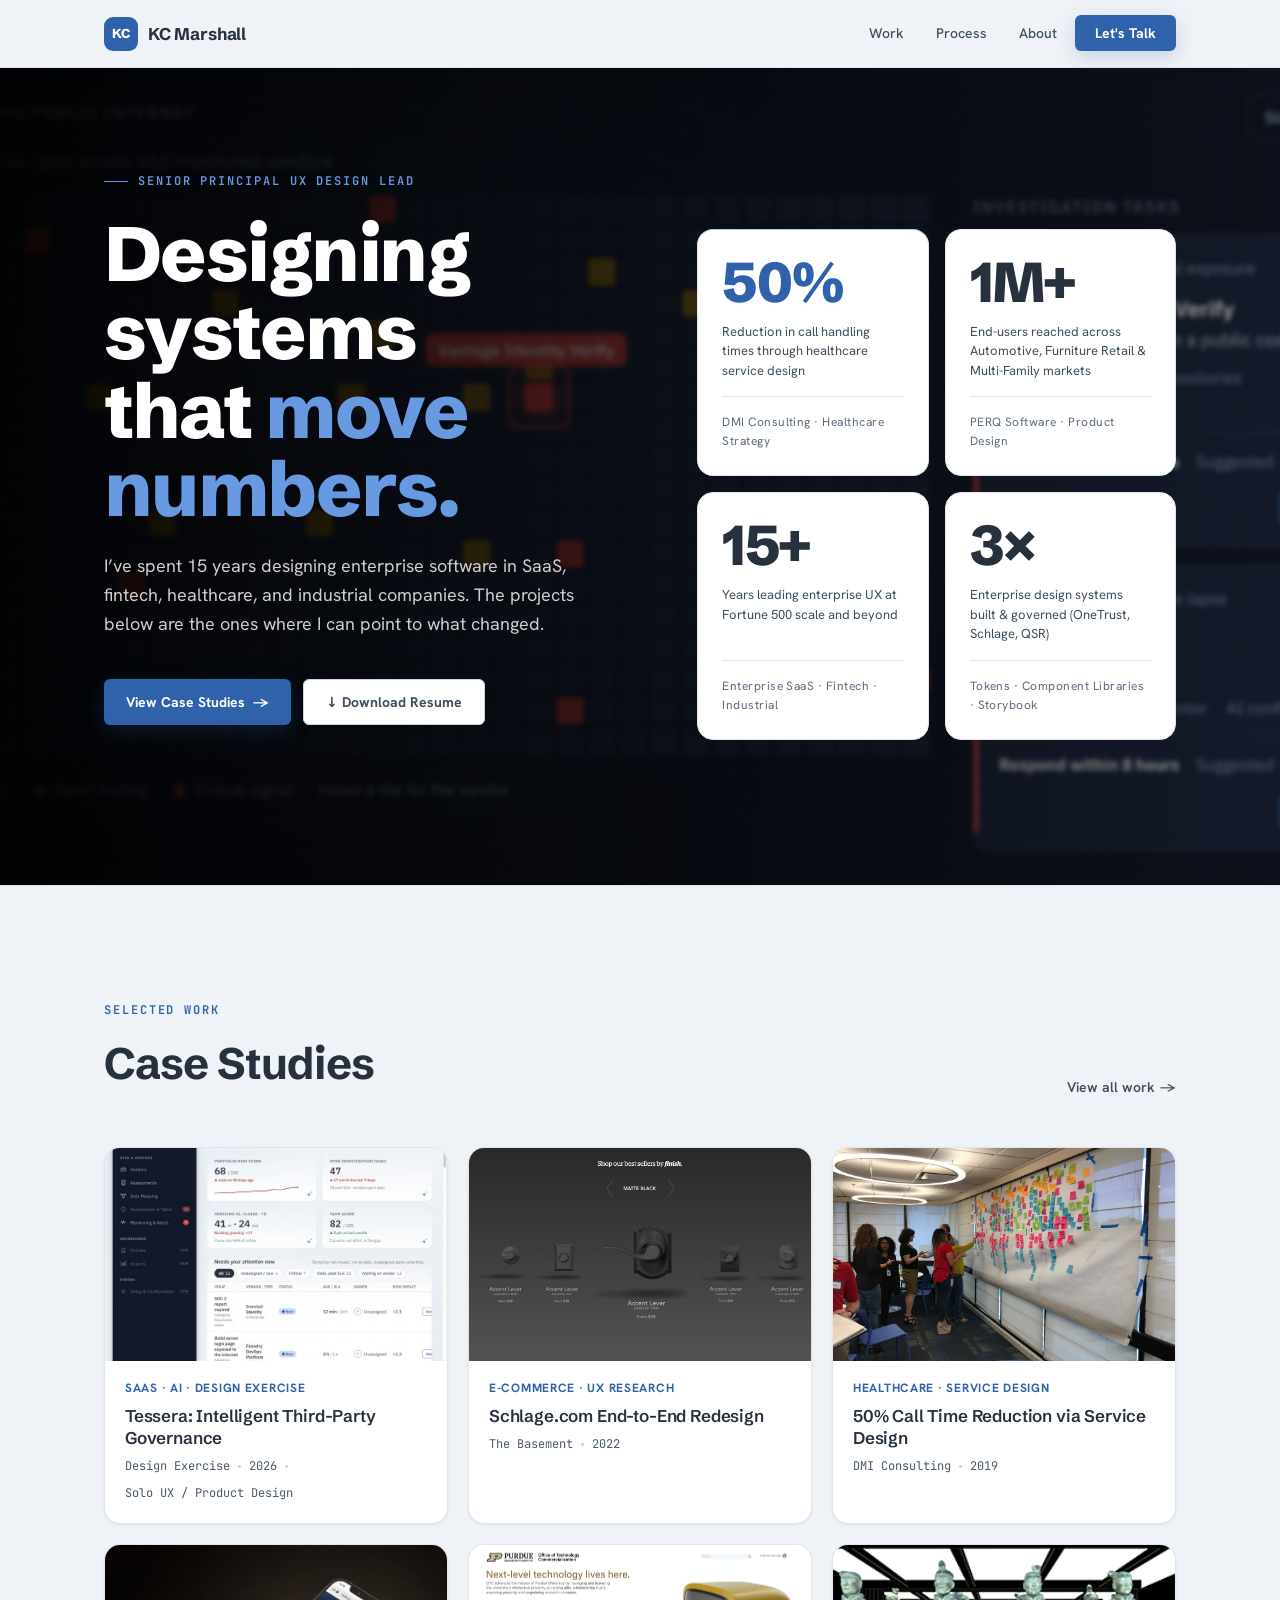
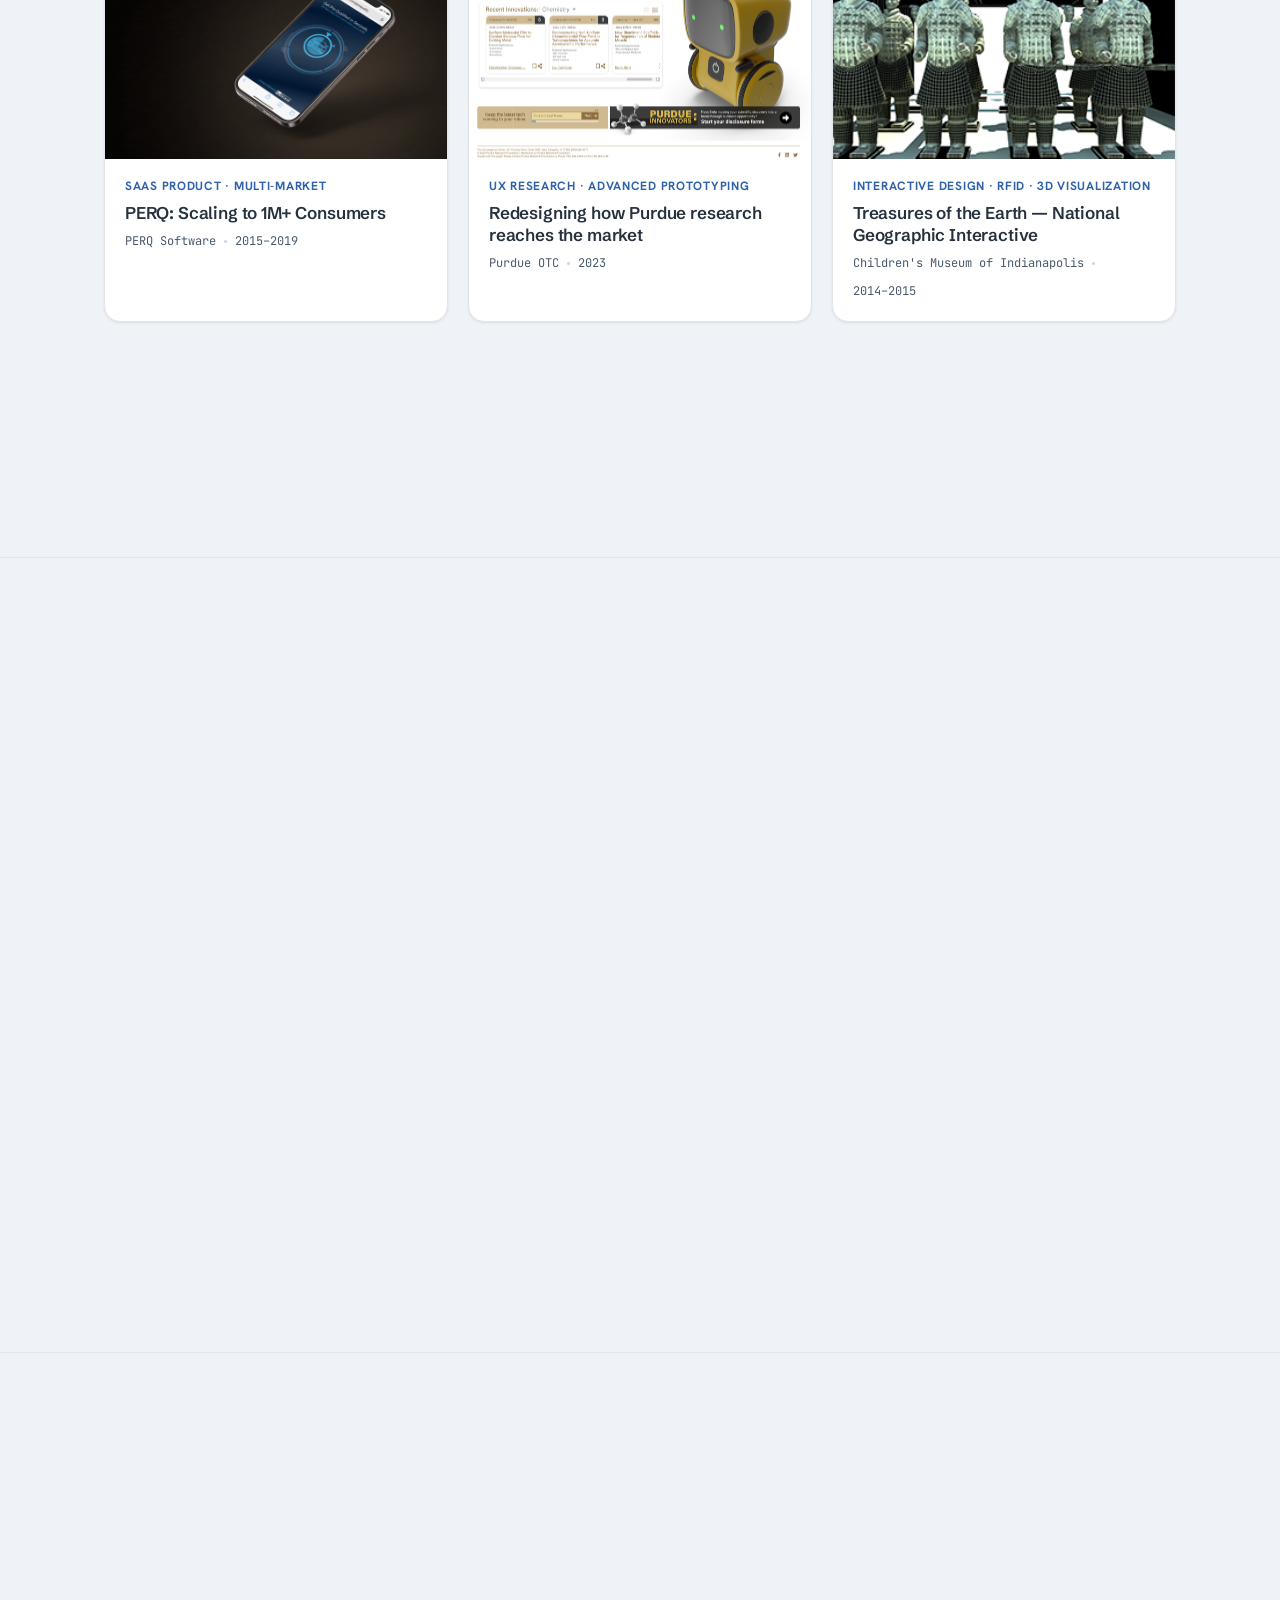
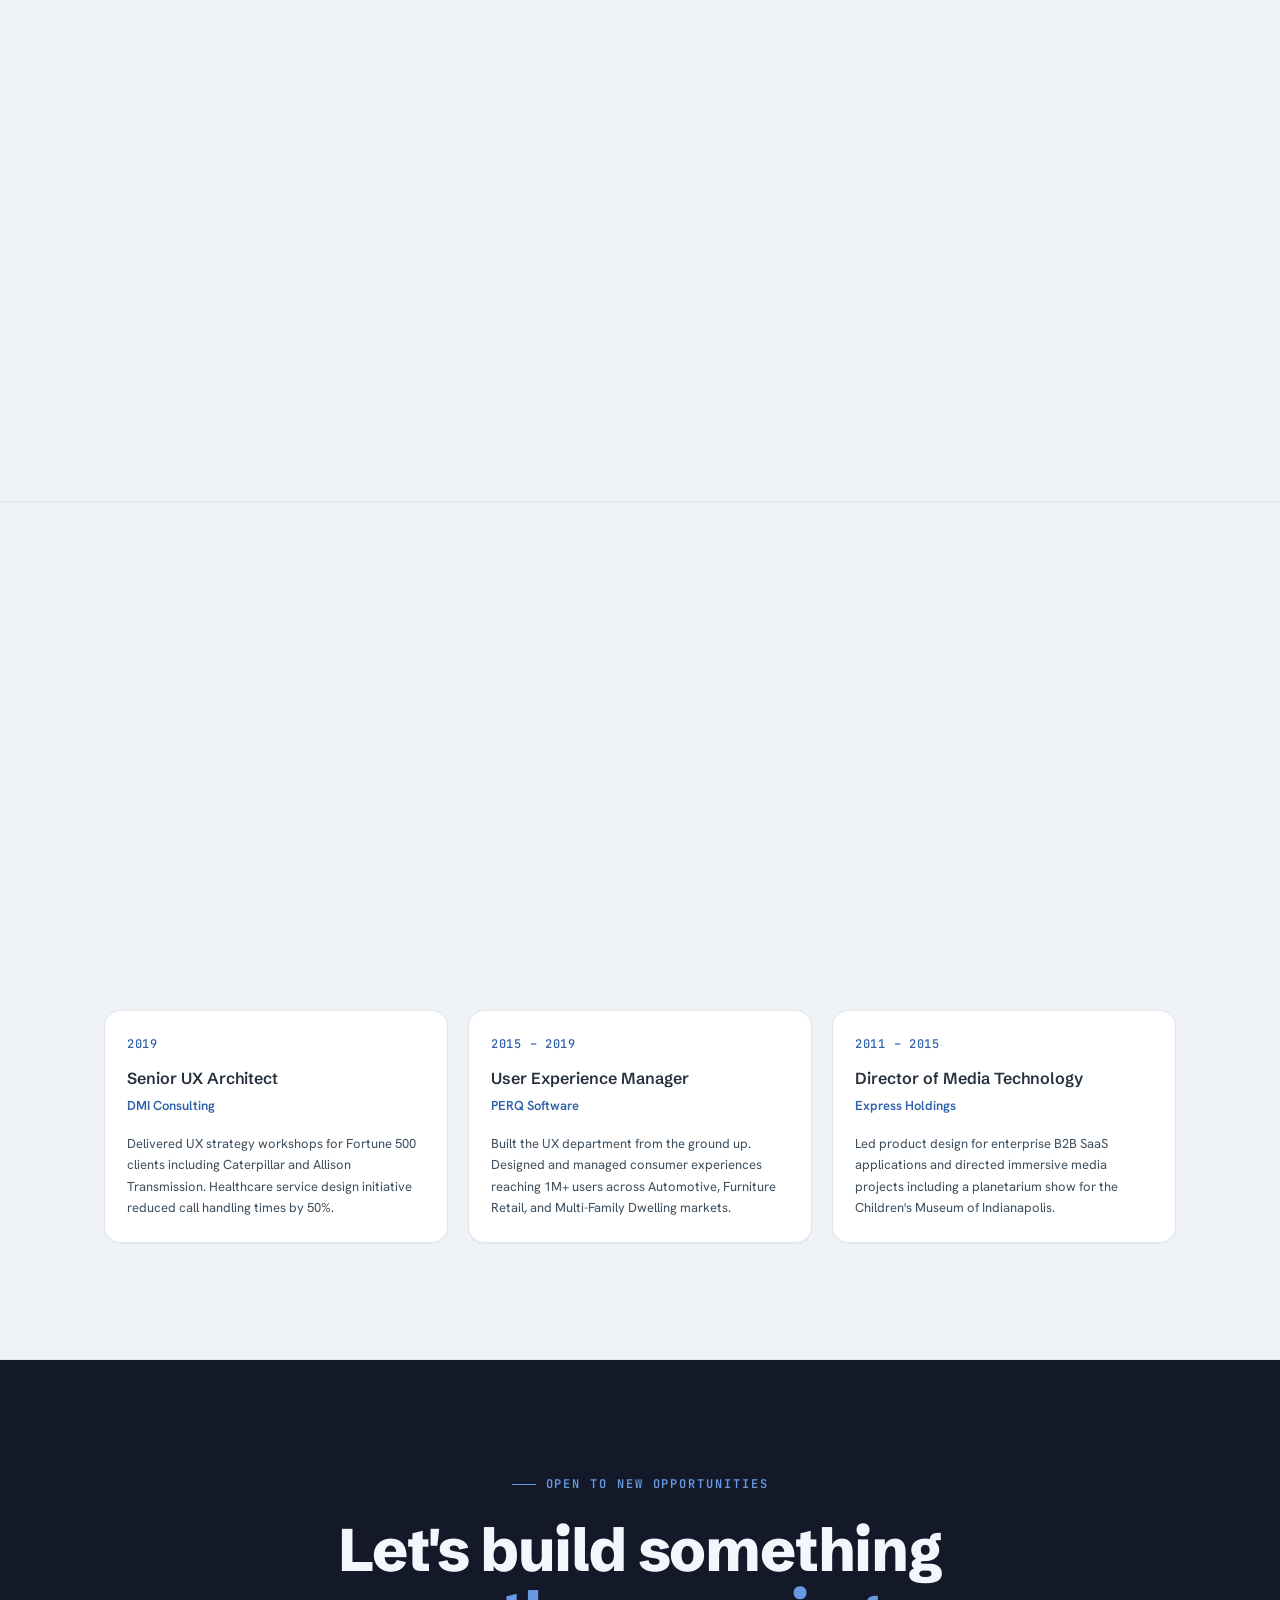
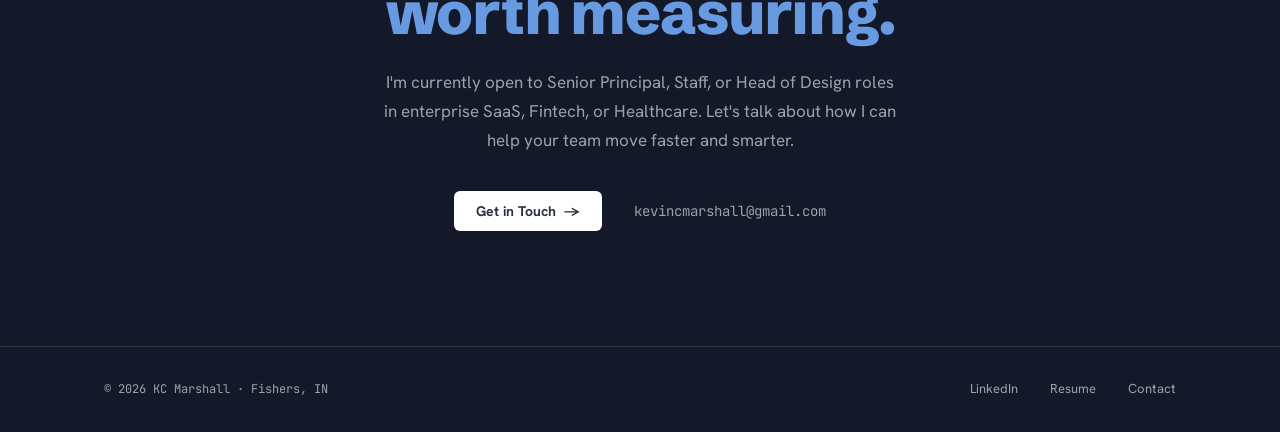
==== commit c6037219: "Rewrite portfolio copy and layouts to read less AI-generated - Homepage: static hero stats (no count" ====
--- a/index.html
+++ b/index.html
@@ -345,30 +345,6 @@
   .hero__grid { grid-template-columns: 1fr; }
 }
 
-/* ── EXPERIENCE STRIP ───────────────────────────────────── */
-.expstrip {
-  border-bottom: 1px solid var(--border-subtle);
-  overflow: hidden;
-}
-.expstrip__inner {
-  display: flex; align-items: center; gap: var(--space-9);
-  padding: 14px 0; overflow-x: auto; scrollbar-width: none;
-  cursor: grab;
-}
-.expstrip__inner::-webkit-scrollbar { display: none; }
-.expstrip__inner.dragging { cursor: grabbing; }
-.expstrip__label {
-  font-family: var(--font-sans); font-size: 11px; font-weight: 600;
-  letter-spacing: 0.16em; text-transform: uppercase; color: var(--text-faint);
-  white-space: nowrap; flex-shrink: 0;
-  padding-right: var(--space-9); border-right: 1px solid var(--border-subtle);
-}
-.expstrip__items { display: flex; gap: var(--space-9); flex-shrink: 0; }
-.expstrip__item {
-  font-size: 13px; color: var(--text-muted); white-space: nowrap;
-}
-.expstrip__item b { color: var(--text-strong); font-weight: 600; }
-
 /* ── SELECTED WORK ──────────────────────────────────────── */
 .section {
   padding: var(--section-y) 0;
@@ -491,18 +467,12 @@
 }
 .edu { display: flex; flex-direction: column; gap: var(--space-3); margin-bottom: var(--space-8); }
 .edu-card {
-  display: flex; align-items: center; gap: var(--space-4);
+  display: block;
   background: var(--bg-surface);
   border: 1px solid var(--border-subtle);
   border-radius: var(--radius-md);
   padding: var(--space-4);
   box-shadow: var(--shadow-xs);
-}
-.edu-icon {
-  width: 40px; height: 40px; border-radius: var(--radius-sm);
-  background: var(--clay-soft); color: var(--clay-1);
-  display: flex; align-items: center; justify-content: center;
-  font-size: 18px; flex-shrink: 0;
 }
 .edu-degree { font-family: var(--font-display); font-weight: 600; font-size: 13px; color: var(--text-strong); line-height: 1.3; }
 .edu-school { font-family: var(--font-sans); font-size: 12px; color: var(--text-muted); margin-top: 3px; }
@@ -757,7 +727,7 @@
       <div>
         <div class="eyebrow eyebrow--on-inv hero__eyebrow">Senior Principal UX Design Lead</div>
         <h1 class="hero__title">Designing systems<br>that <span class="accent">move<br>numbers.</span></h1>
-        <p class="hero__lede">I translate complex enterprise challenges into measurable, human-centered outcomes — across SaaS, Fintech, Healthcare, and Industrial platforms for over 15 years.</p>
+        <p class="hero__lede">I’ve spent 15 years designing enterprise software in SaaS, fintech, healthcare, and industrial companies. The projects below are the ones where I can point to what changed.</p>
         <div class="hero__cta">
           <a href="#selected-work" class="btn btn--primary">View Case Studies <span class="btn-arrow">→</span></a>
           <a href="/assets/resume/Kevin-Marshall-Resume-Oct30.pdf" class="btn btn--secondary">↓ Download Resume</a>
@@ -789,23 +759,6 @@
     </div>
   </div>
 </section>
-
-<!-- EXPERIENCE STRIP -->
-<div class="expstrip">
-  <div class="wrap">
-    <div class="expstrip__inner">
-      <span class="expstrip__label">Experience</span>
-      <div class="expstrip__items">
-        <span class="expstrip__item"><b>OneTrust</b> &nbsp;Sr. Principal UX Design Lead</span>
-        <span class="expstrip__item"><b>The Basement</b> &nbsp;UX Director</span>
-        <span class="expstrip__item"><b>NextGear Capital</b> &nbsp;Sr. UX Architect</span>
-        <span class="expstrip__item"><b>DMI Consulting</b> &nbsp;Sr. UX Architect</span>
-        <span class="expstrip__item"><b>PERQ Software</b> &nbsp;UX Manager</span>
-        <span class="expstrip__item"><b>Express Holdings</b> &nbsp;Director of Media Technology</span>
-      </div>
-    </div>
-  </div>
-</div>
 
 <!-- SELECTED WORK -->
 <section class="section" id="selected-work">
@@ -919,10 +872,10 @@
           <img src="/assets/images/profile.jpg" alt="KC Marshall" />
         </div>
         <div class="eyebrow eyebrow--no-rule" style="margin-bottom:var(--space-3)">About</div>
-        <h2 class="about__heading">Strategic architect.<br>Hands-on designer.<br>Team builder.</h2>
+        <h2 class="about__heading">I still open Figma every day, even with a team to run.</h2>
         <div>
-          <p class="about__body">I'm a Senior Principal UX Design Lead based in Fishers, Indiana with over 15 years bridging the gap between business strategy and human-centered design. I've built design departments from scratch, governed enterprise-scale design systems, and led Fortune 500 digital transformations — while keeping the user at the center of every decision.</p>
-          <p class="about__body">Currently at OneTrust, I lead the evolution of the platform's SaaS UX, integrating Pendo analytics and spearheading the organization's AI-driven prototyping initiative.</p>
+          <p class="about__body">I'm a Senior Principal UX Design Lead in Fishers, Indiana. Over 15 years I've built UX teams from scratch, run design systems at enterprise scale, and led redesigns for Fortune 500 clients.</p>
+          <p class="about__body">Right now I'm at OneTrust, working on the platform's UX, our Pendo rollout, and the AI prototyping program.</p>
         </div>
         <a href="/assets/resume/Kevin-Marshall-Resume-Oct30.pdf" class="btn btn--secondary" style="margin-top:var(--space-3)">↓ Download Resume</a>
       </div>
@@ -930,14 +883,12 @@
         <div class="eyebrow eyebrow--no-rule" style="margin-bottom:var(--space-6)">Education &amp; Skills</div>
         <div class="edu" style="margin-bottom:var(--space-8)">
           <div class="edu-card">
-            <div class="edu-icon">🎓</div>
             <div>
               <div class="edu-degree">Masters of Science — Informatics &amp; HCI</div>
               <div class="edu-school">Indiana University</div>
             </div>
           </div>
           <div class="edu-card">
-            <div class="edu-icon">🎨</div>
             <div>
               <div class="edu-degree">Bachelor of Fine Arts — Graphic Design</div>
               <div class="edu-school">Ball State University</div>
@@ -952,7 +903,7 @@
               <span class="skill-tag skill-tag--accent">AI Prototyping</span>
               <span class="skill-tag">Figma Make</span>
               <span class="skill-tag">LLM-Guided UI</span>
-              <span class="skill-tag">Azure XP</span>
+              <span class="skill-tag">Axure RP</span>
               <span class="skill-tag">Vercel</span>
             </div>
           </div>
@@ -1034,7 +985,7 @@
         <div class="exp-period">2024 – Present</div>
         <div class="exp-role">Senior Principal UX Design Lead</div>
         <div class="exp-company">OneTrust</div>
-        <div class="exp-desc">Strategic architect and hands-on leader driving the evolution of the OneTrust SaaS platform. Owns Design System governance, Pendo analytics integration, and AI-driven prototyping initiatives across the product org.</div>
+        <div class="exp-desc">Leads UX for the OneTrust SaaS platform. Owns design system governance, rolled out Pendo analytics, and runs the product org's AI prototyping work.</div>
       </div>
       <div class="exp-card reveal">
         <div class="exp-period">2020 – 2024</div>
@@ -1089,7 +1040,7 @@
 <footer class="footer">
   <div class="wrap">
     <div class="footer__inner">
-      <div class="footer__copy">© 2026 KC Marshall · Fishers, IN <span style="opacity:.4;font-size:11px;margin-left:.5em;">v1.1.0</span></div>
+      <div class="footer__copy">© 2026 KC Marshall · Fishers, IN</div>
       <div class="footer__links">
         <a href="https://www.linkedin.com/in/kevin-marshall-6252b5/" target="_blank" rel="noopener">LinkedIn</a>
         <a href="/assets/resume/Kevin-Marshall-Resume-Oct30.pdf">Resume</a>
@@ -1159,44 +1110,6 @@
   /* only watch the first sibling — when it fires, all stagger together */
   if (el === el.parentElement.firstElementChild) staggerObserver.observe(el);
 });
-
-/* ── Stat counter ───────────────────────────────────────── */
-const prefersReduced = window.matchMedia('(prefers-reduced-motion: reduce)').matches;
-
-function animateCount(el) {
-  const raw = el.textContent.trim();
-  const suffix = raw.replace(/[\d.]/g, '');
-  const num = parseFloat(raw);
-  if (isNaN(num) || prefersReduced) return;
-  const duration = 1600;
-  const start = performance.now();
-  const isInt = Number.isInteger(num);
-  function tick(now) {
-    const t = Math.min((now - start) / duration, 1);
-    const ease = 1 - Math.pow(1 - t, 3);
-    const val = num * ease;
-    el.textContent = (isInt ? Math.round(val) : val.toFixed(1)) + suffix;
-    if (t < 1) requestAnimationFrame(tick);
-  }
-  requestAnimationFrame(tick);
-}
-
-const countObserver = new IntersectionObserver((entries) => {
-  entries.forEach(e => {
-    if (!e.isIntersecting) return;
-    animateCount(e.target);
-    countObserver.unobserve(e.target);
-  });
-}, { threshold: 0.5 });
-document.querySelectorAll('.stat-num').forEach(el => countObserver.observe(el));
-
-/* ── Experience strip drag-scroll ───────────────────────── */
-const strip = document.querySelector('.expstrip__inner');
-let isDown = false, startX, scrollLeft;
-strip.addEventListener('mousedown', e => { isDown = true; strip.classList.add('dragging'); startX = e.pageX - strip.offsetLeft; scrollLeft = strip.scrollLeft; });
-strip.addEventListener('mouseleave', () => { isDown = false; strip.classList.remove('dragging'); });
-strip.addEventListener('mouseup', () => { isDown = false; strip.classList.remove('dragging'); });
-strip.addEventListener('mousemove', e => { if (!isDown) return; e.preventDefault(); strip.scrollLeft = scrollLeft - (e.pageX - strip.offsetLeft - startX); });
 
 /* ── Contact modal ──────────────────────────────────────── */
 const overlay = document.getElementById('contact-overlay');
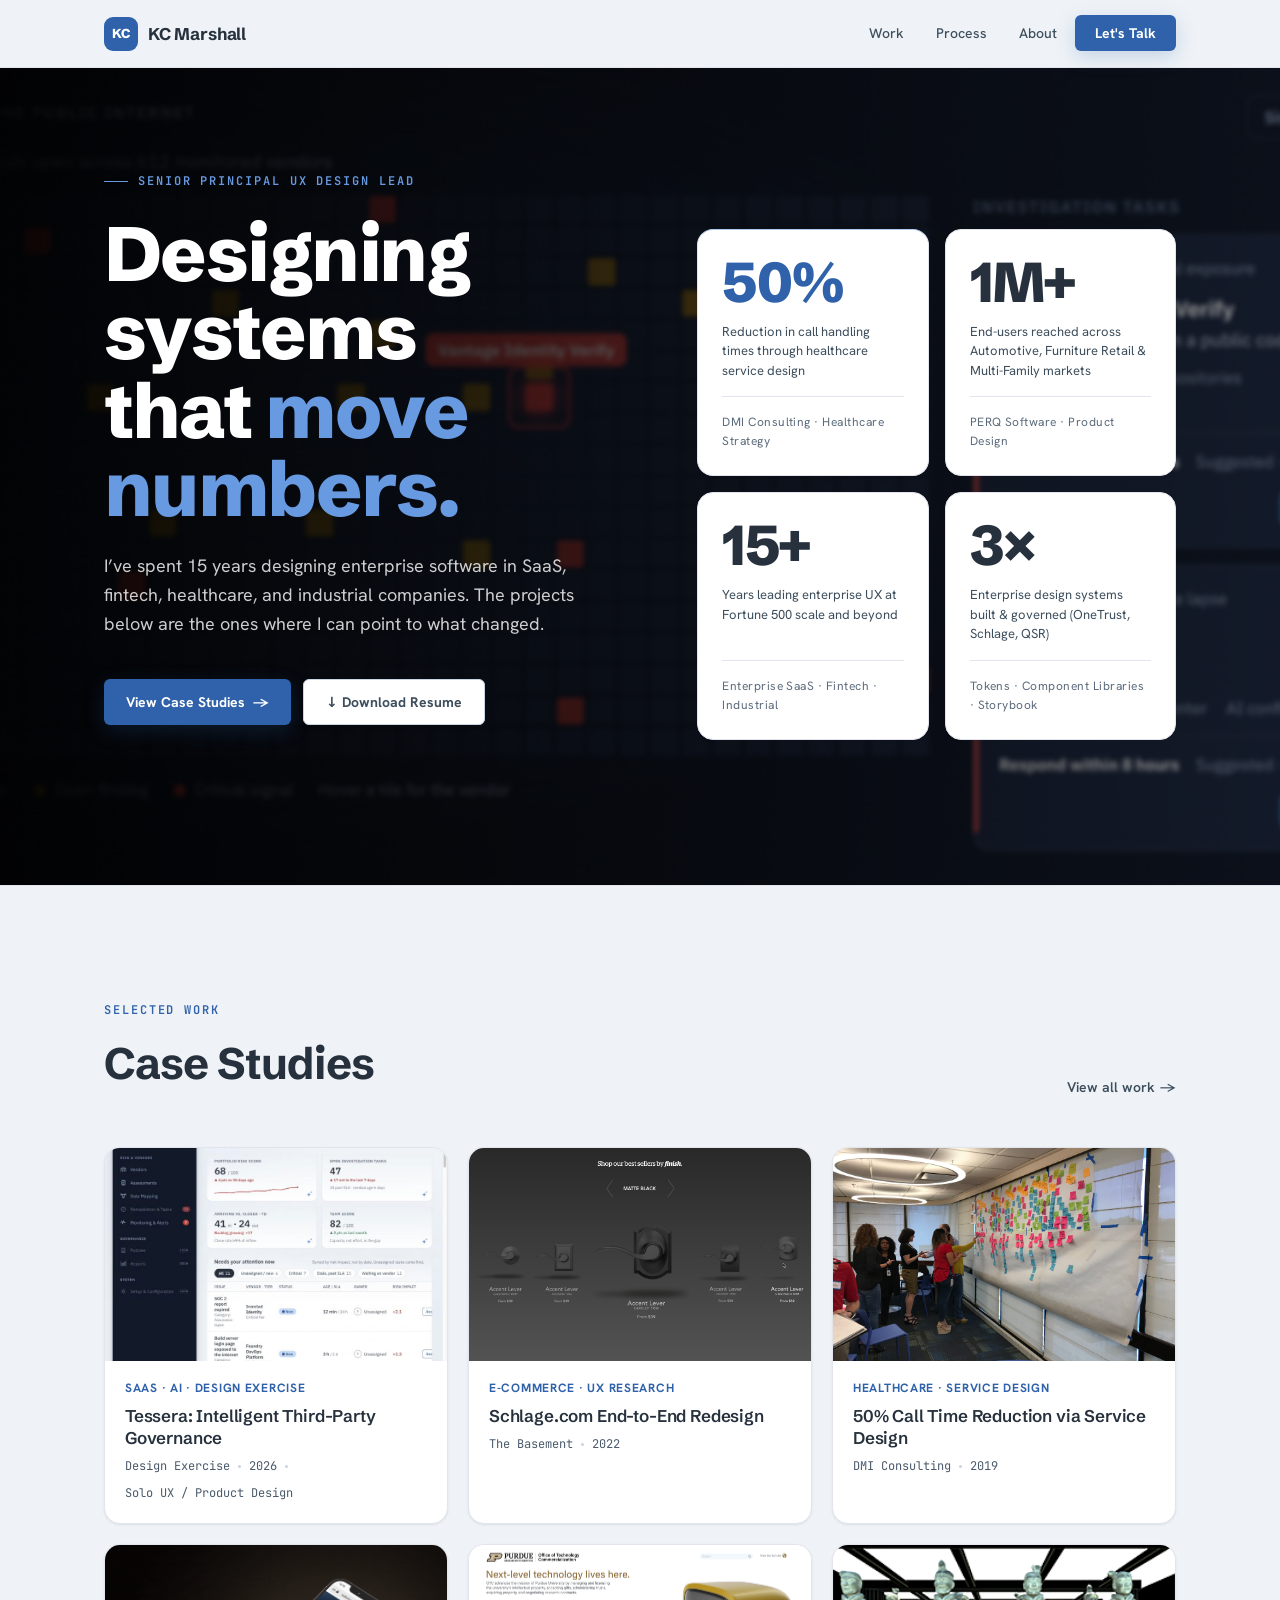
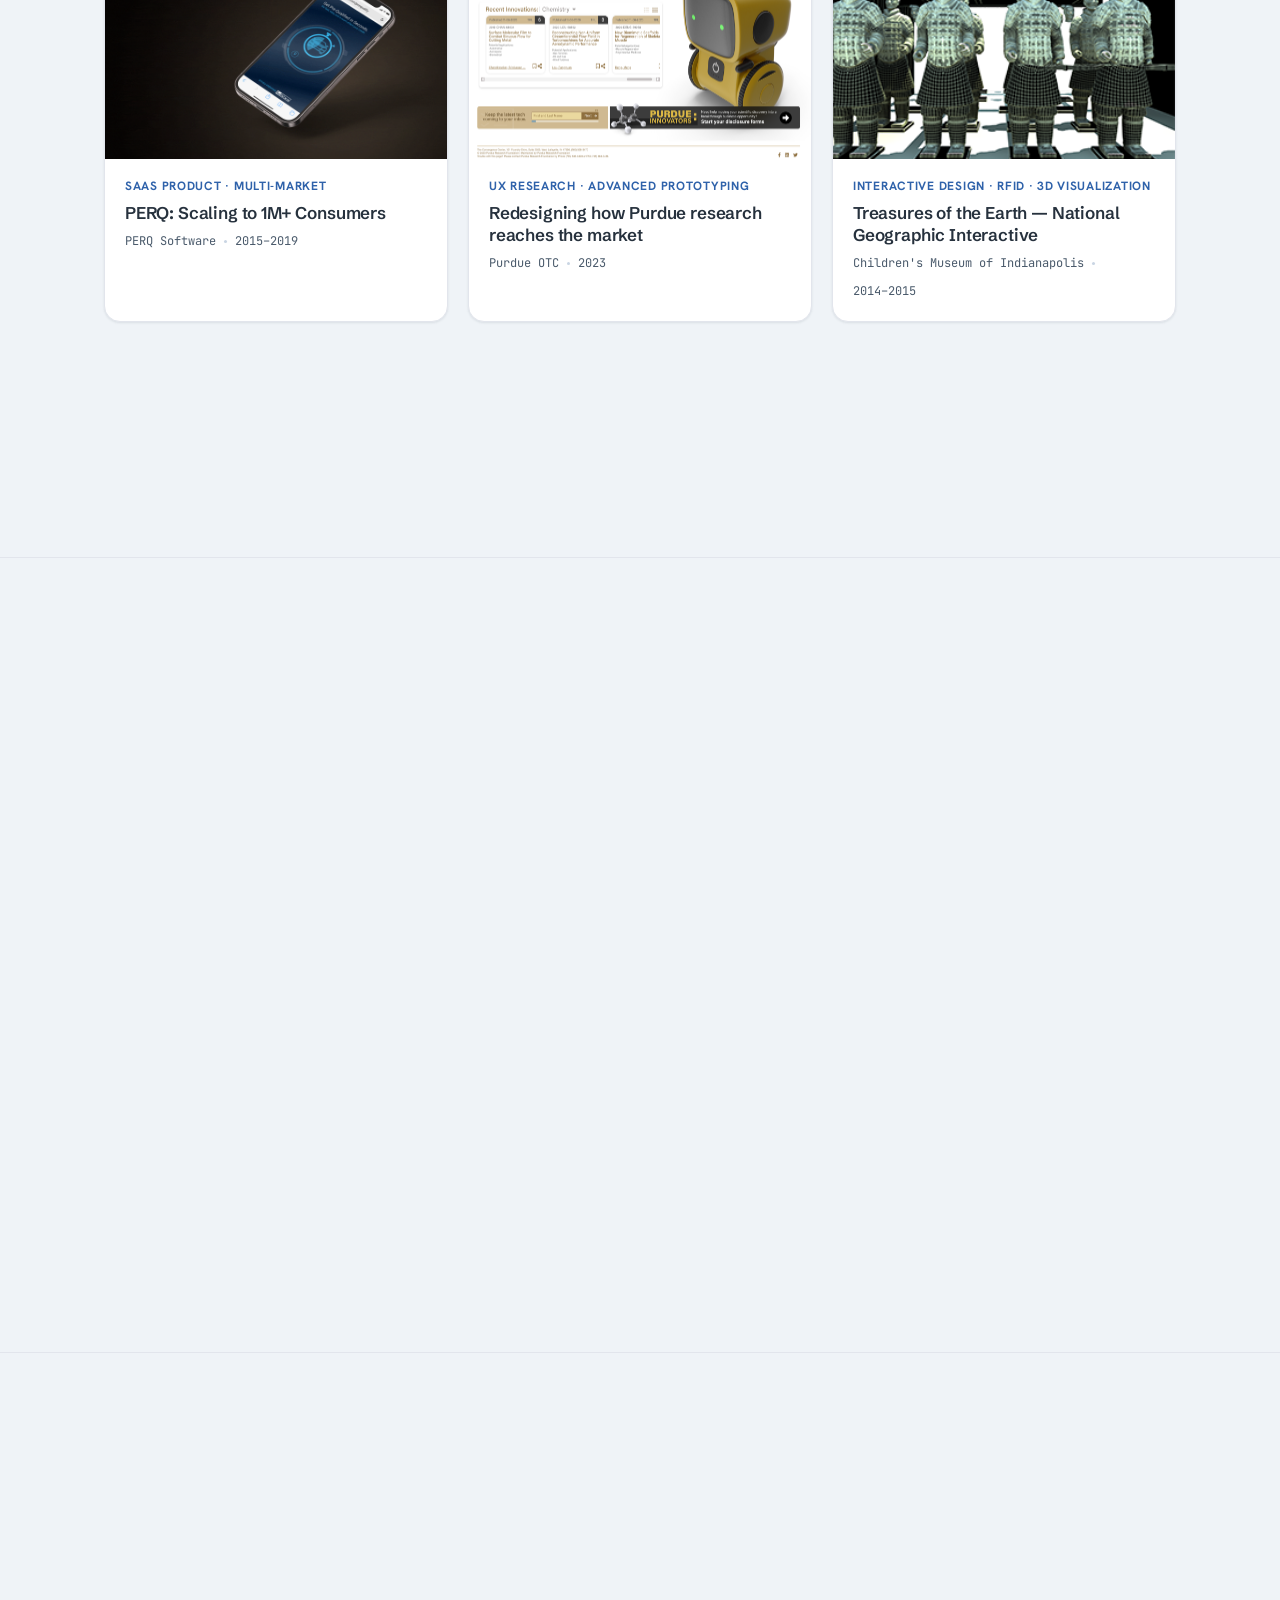
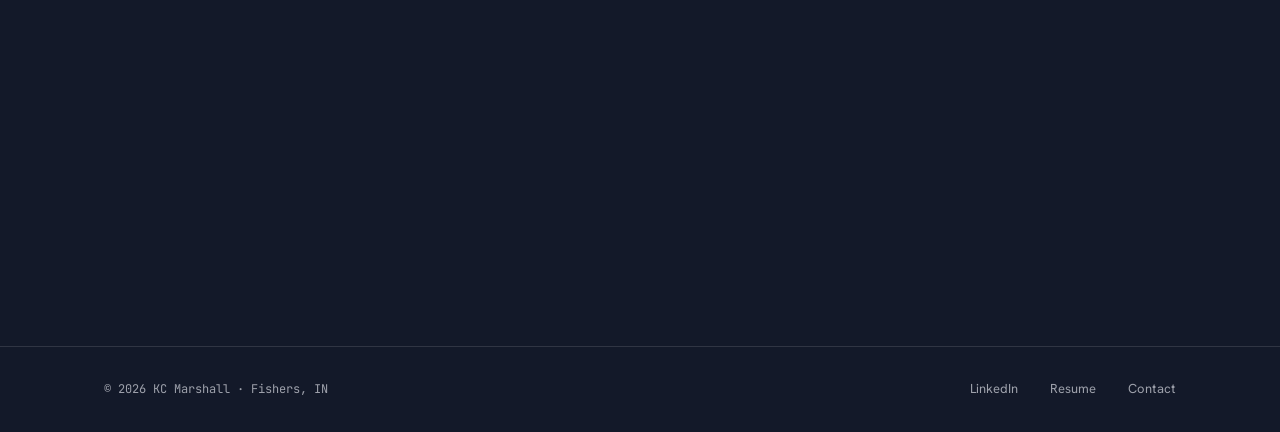
==== commit 7a7c6d85: "Connect contact form to Formspree Replace the FORMSPREE_ID placeholder with the real form endpoint s" ====
--- a/index.html
+++ b/index.html
@@ -1128,8 +1128,7 @@
 overlay.addEventListener('click', e => { if (e.target === overlay) closeModal(); });
 document.addEventListener('keydown', e => { if (e.key === 'Escape') closeModal(); });
 
-/* Replace FORMSPREE_ID below with your form id from formspree.io/forms */
-const FORMSPREE_ENDPOINT = 'https://formspree.io/f/FORMSPREE_ID';
+const FORMSPREE_ENDPOINT = 'https://formspree.io/f/mgakdpeo';
 
 async function handleSubmit(e) {
   e.preventDefault();
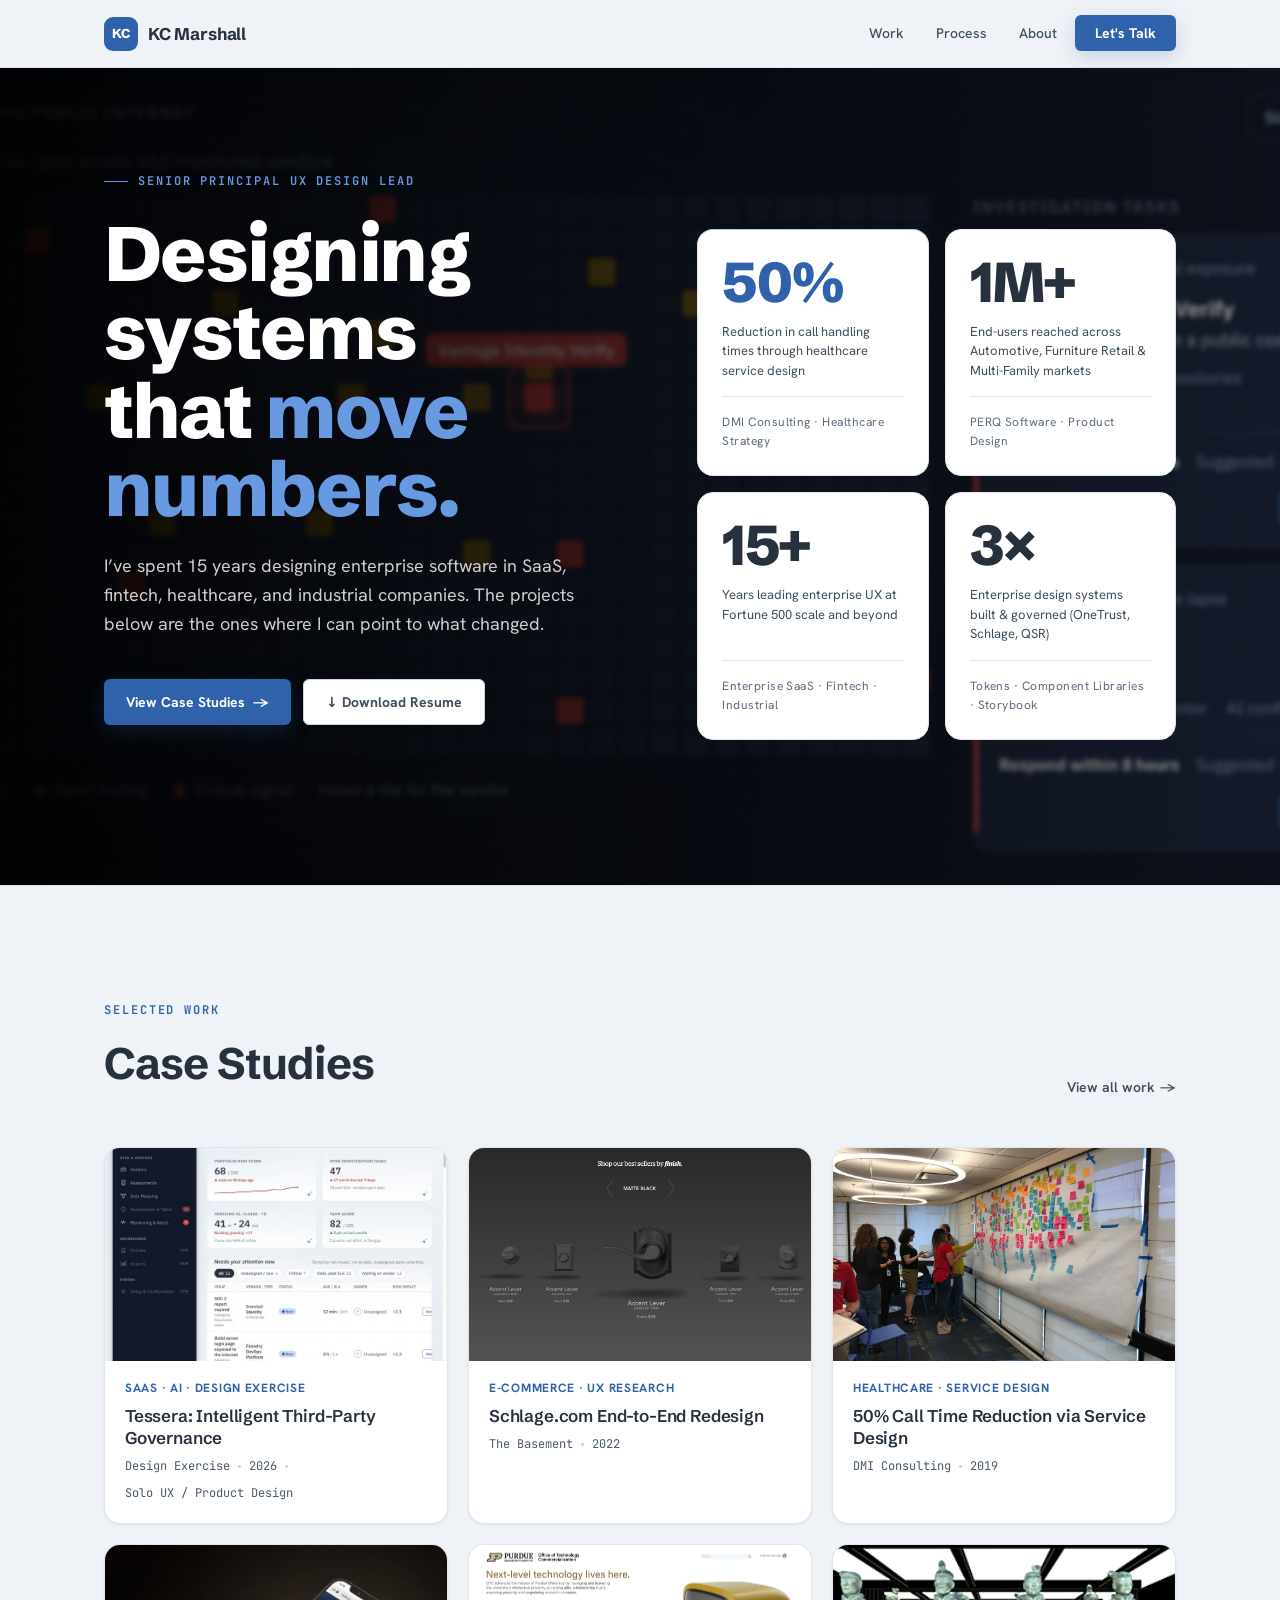
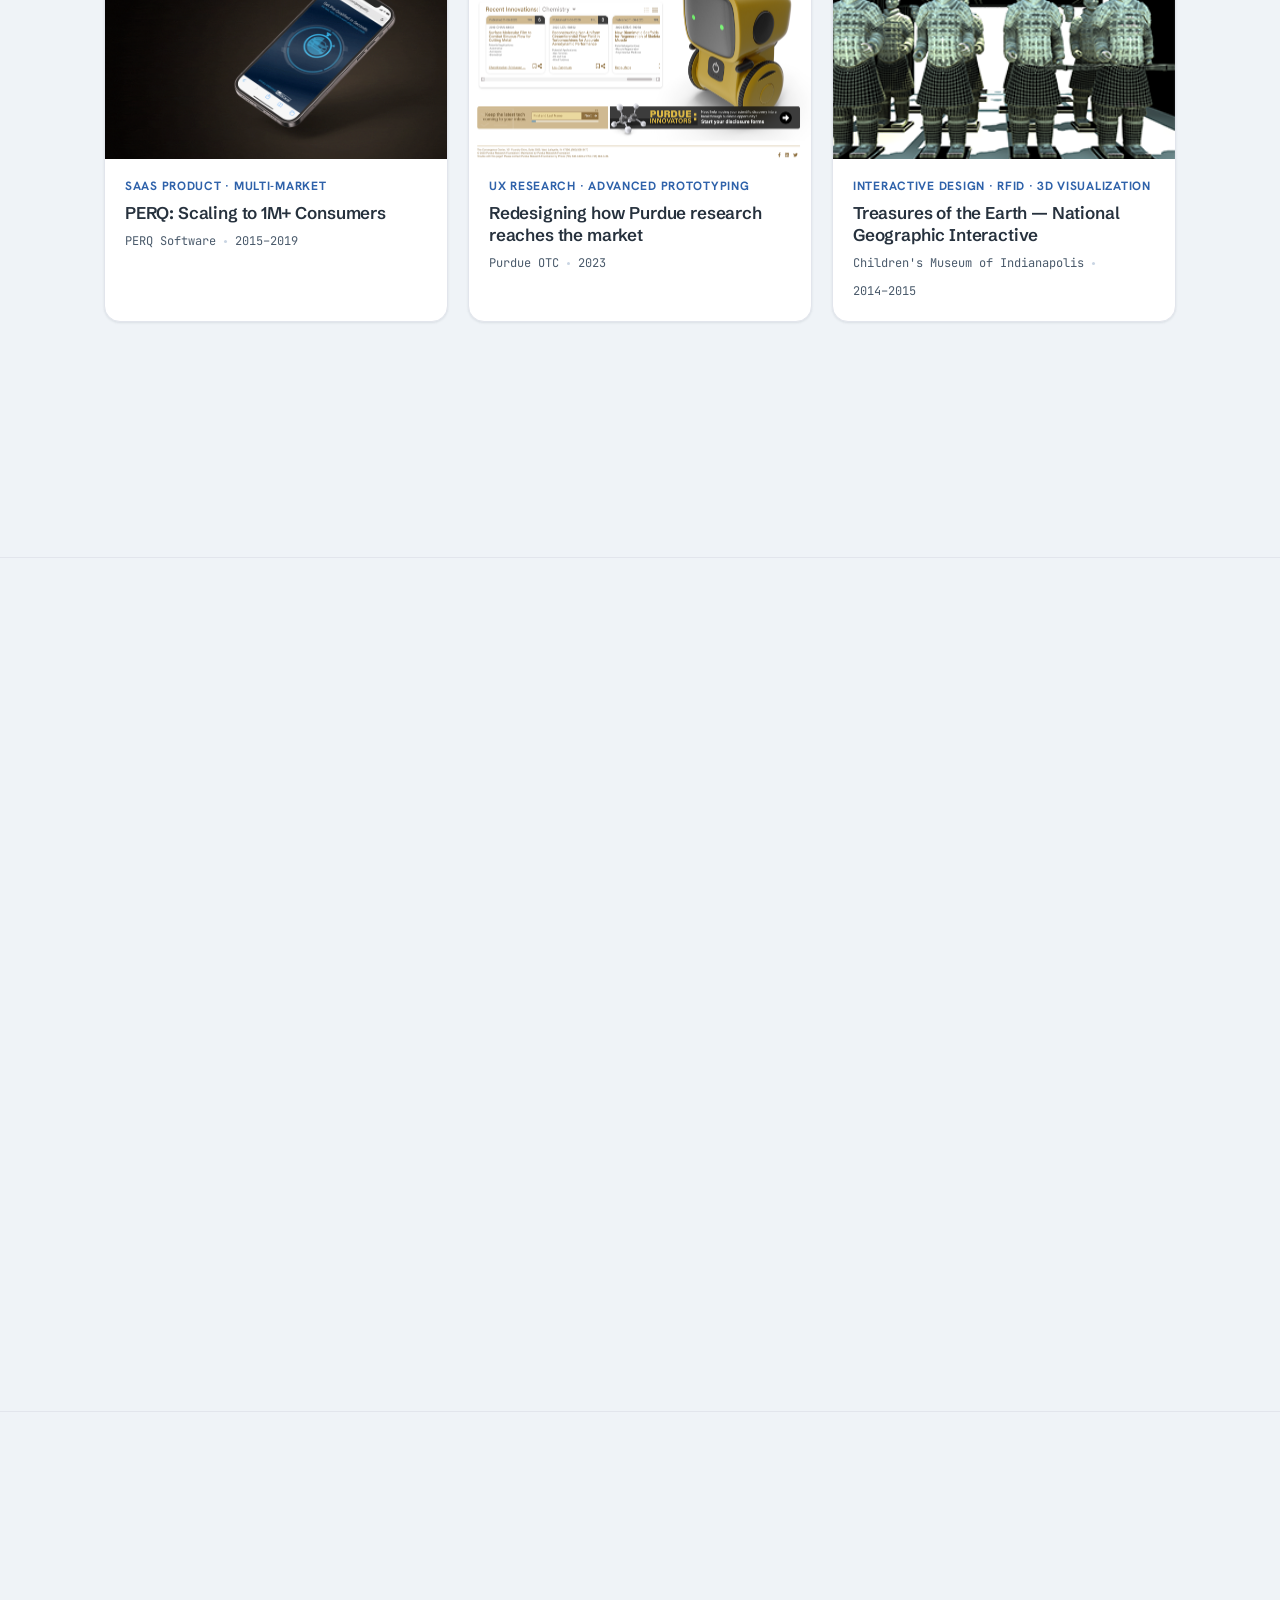
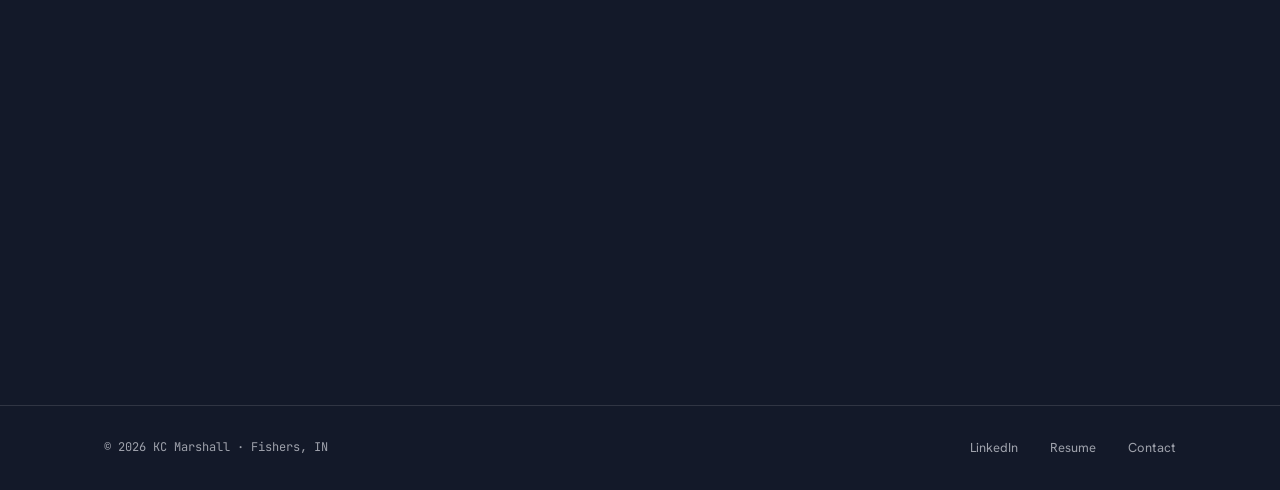
==== commit 02cc3e9d: "Update About heading to reflect cross-team, AI-assisted work Co-Authored-By: Claude Opus 5.5 <norepl" ====
--- a/index.html
+++ b/index.html
@@ -872,7 +872,7 @@
           <img src="/assets/images/profile.jpg" alt="KC Marshall" />
         </div>
         <div class="eyebrow eyebrow--no-rule" style="margin-bottom:var(--space-3)">About</div>
-        <h2 class="about__heading">I still open Figma every day, even with a team to run.</h2>
+        <h2 class="about__heading">I work in Figma and Claude, but most of the job is getting PMs, engineers, and stakeholders to the same answer.</h2>
         <div>
           <p class="about__body">I'm a Senior Principal UX Design Lead in Fishers, Indiana. Over 15 years I've built UX teams from scratch, run design systems at enterprise scale, and led redesigns for Fortune 500 clients.</p>
           <p class="about__body">Right now I'm at OneTrust, working on the platform's UX, our Pendo rollout, and the AI prototyping program.</p>
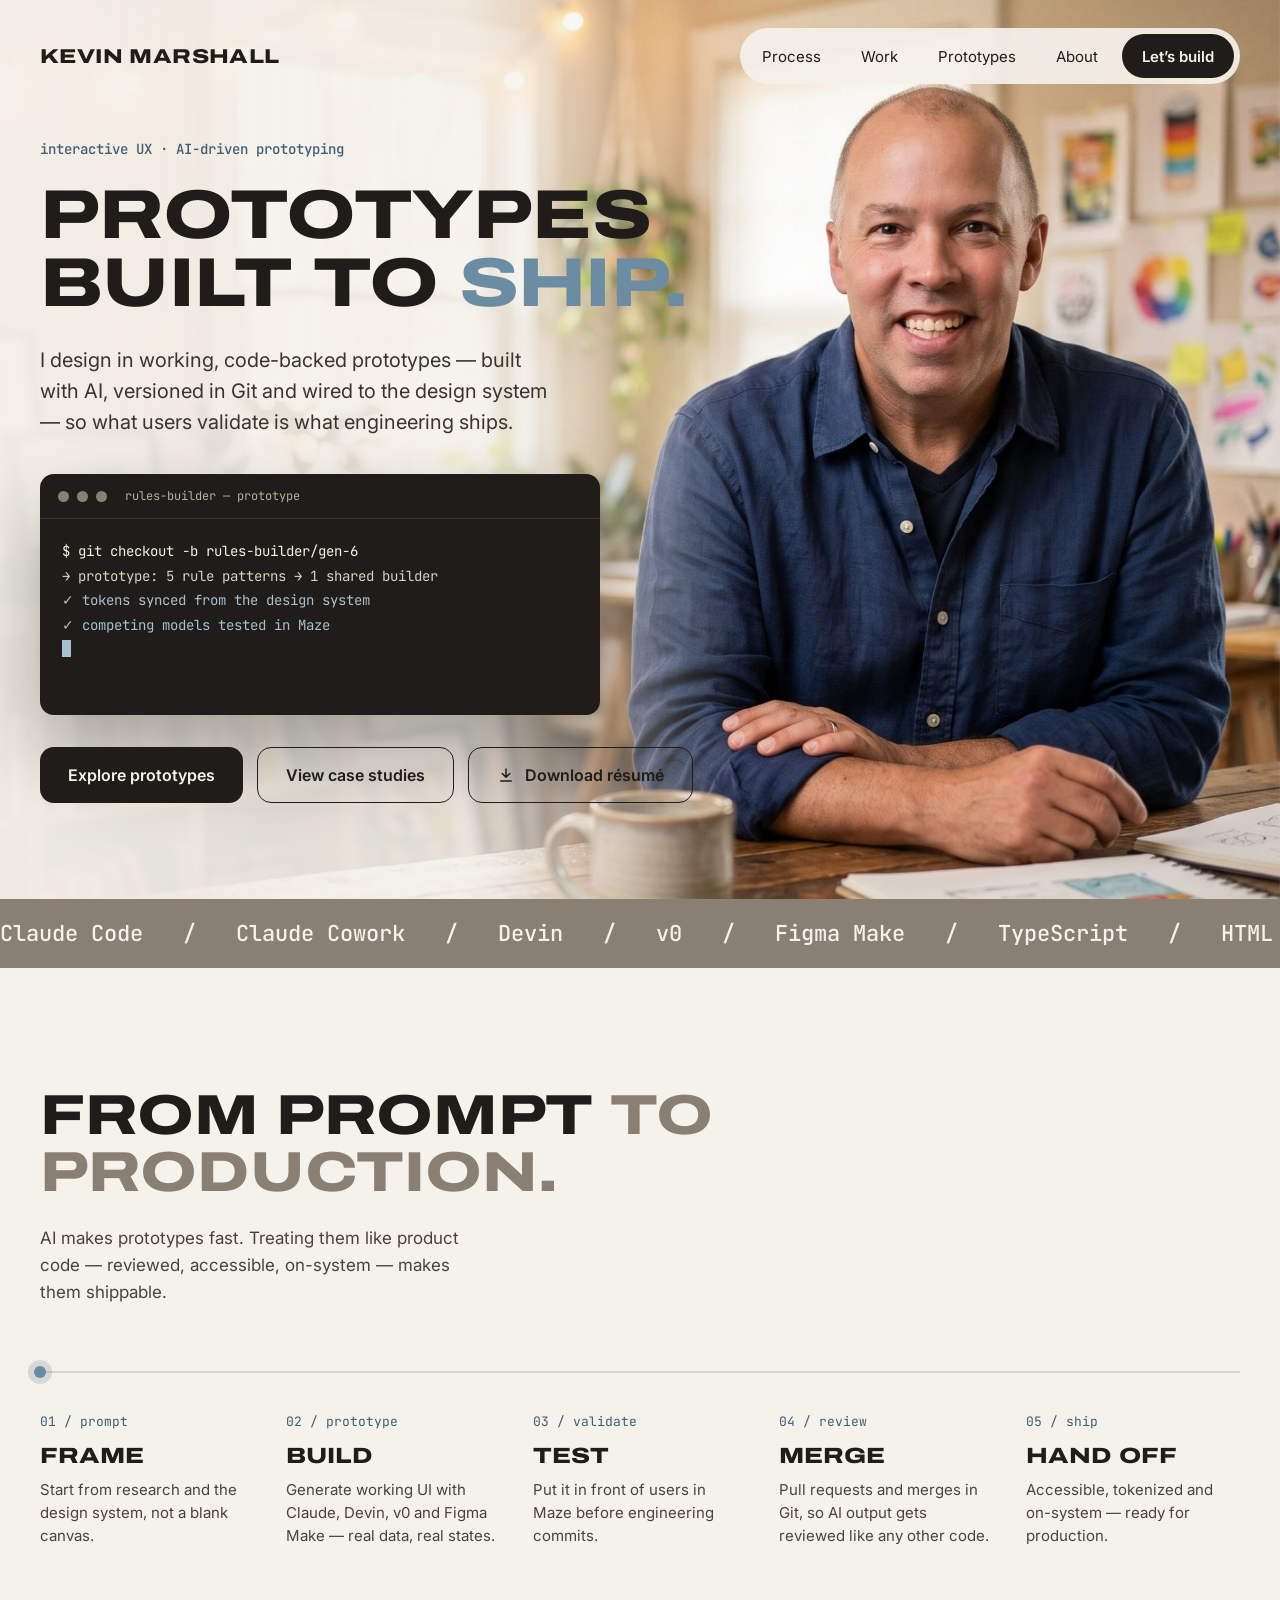
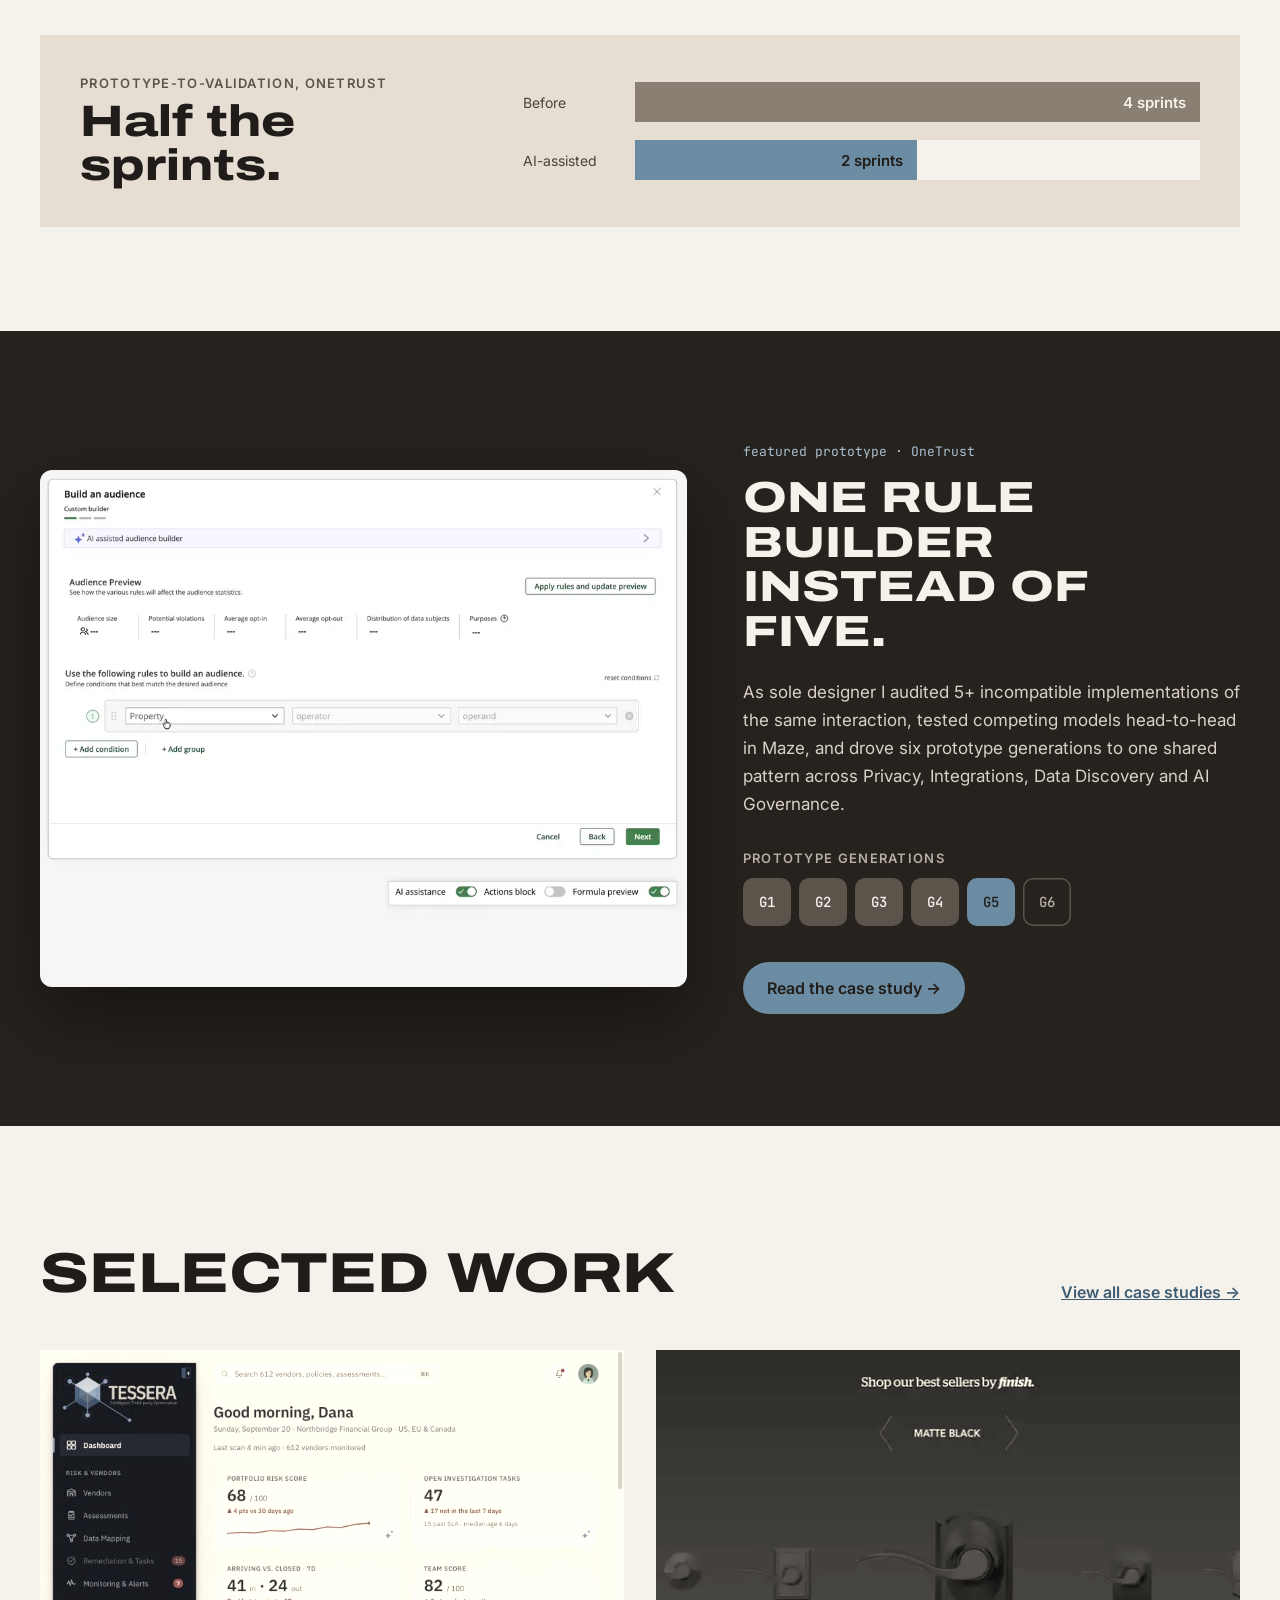
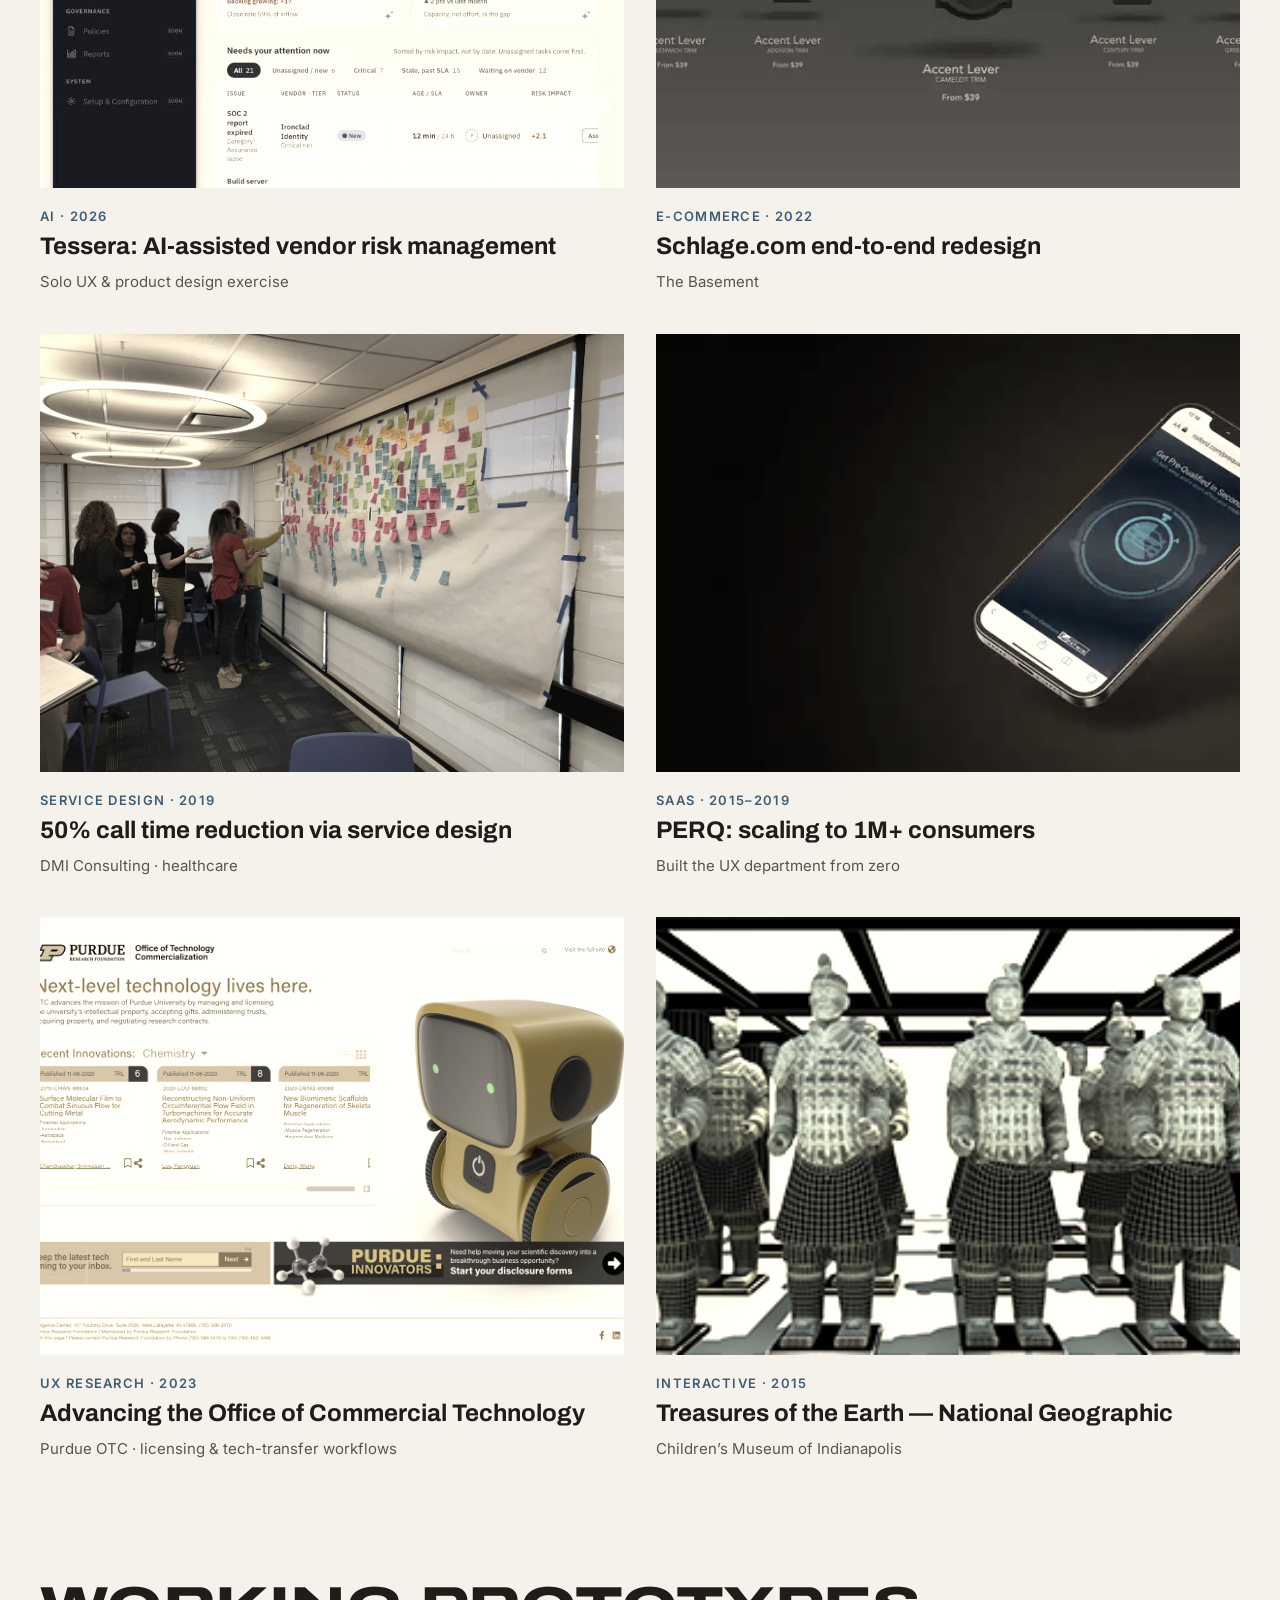
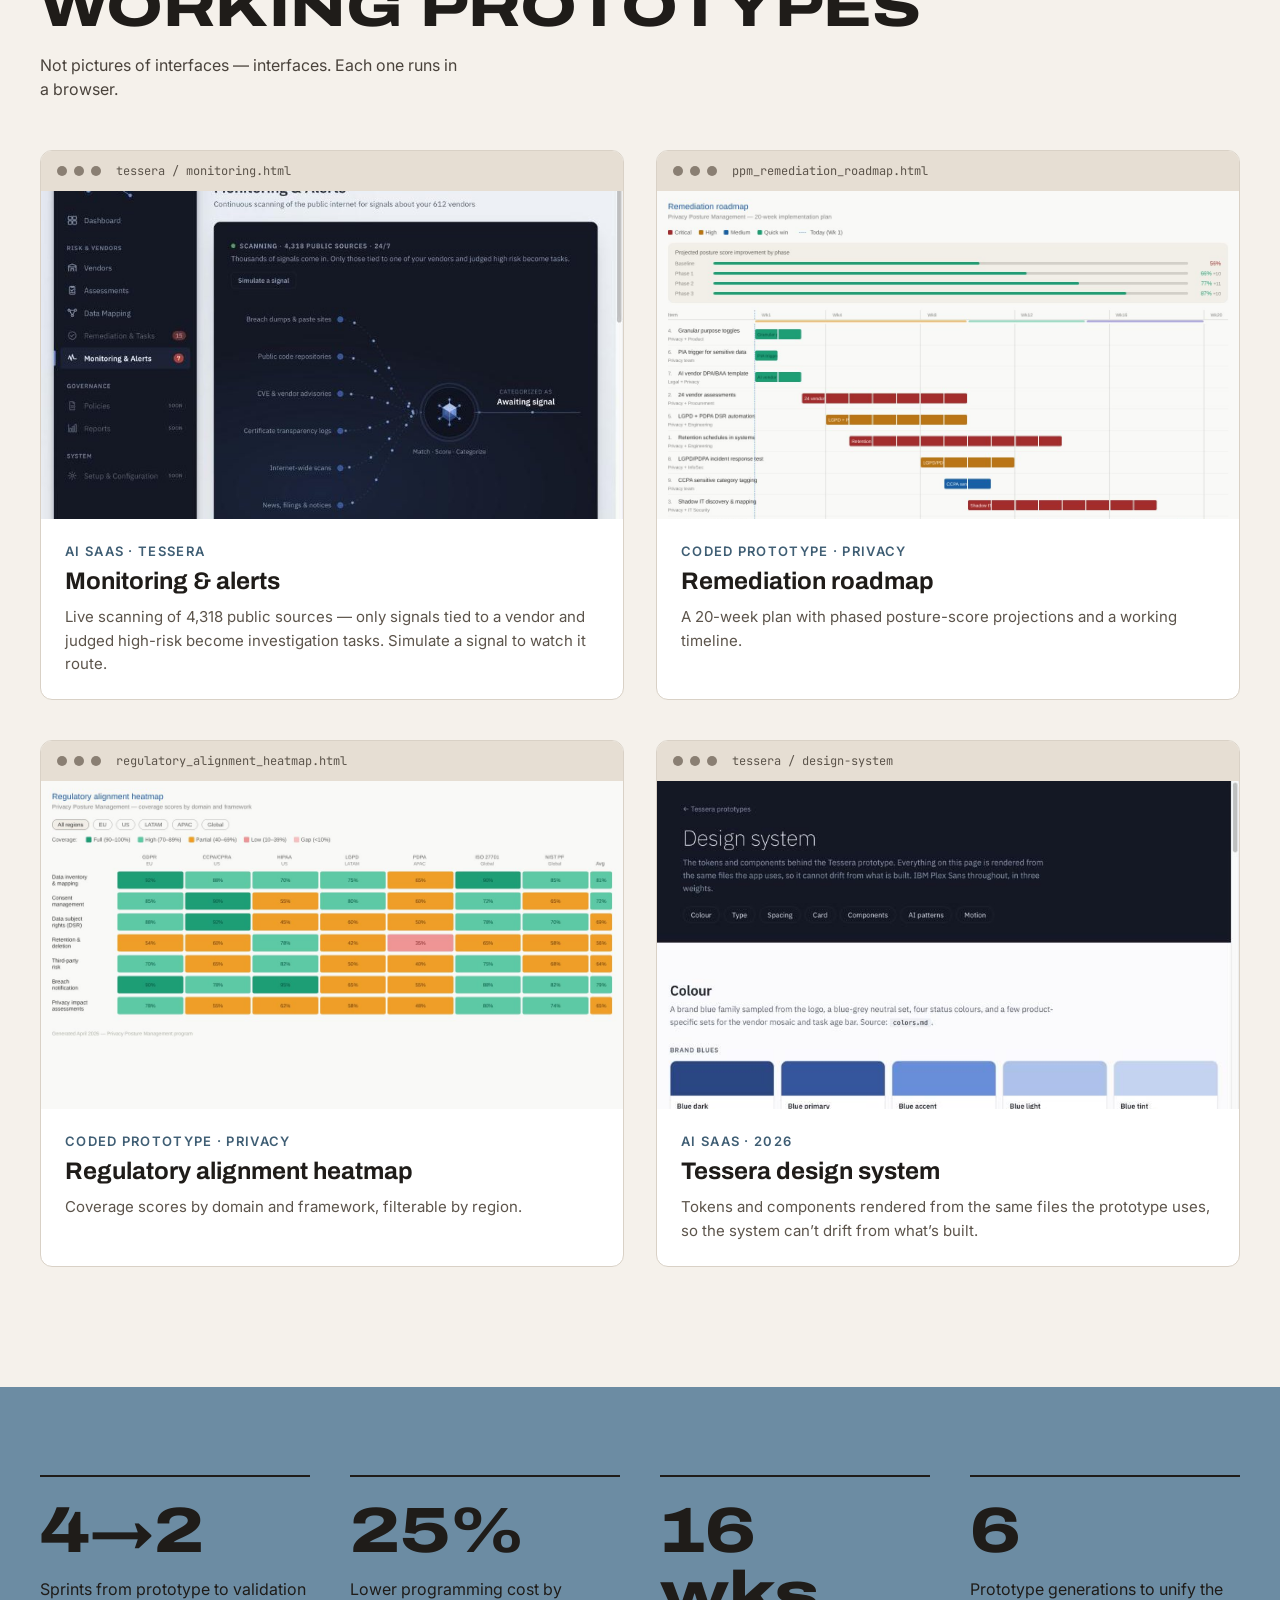
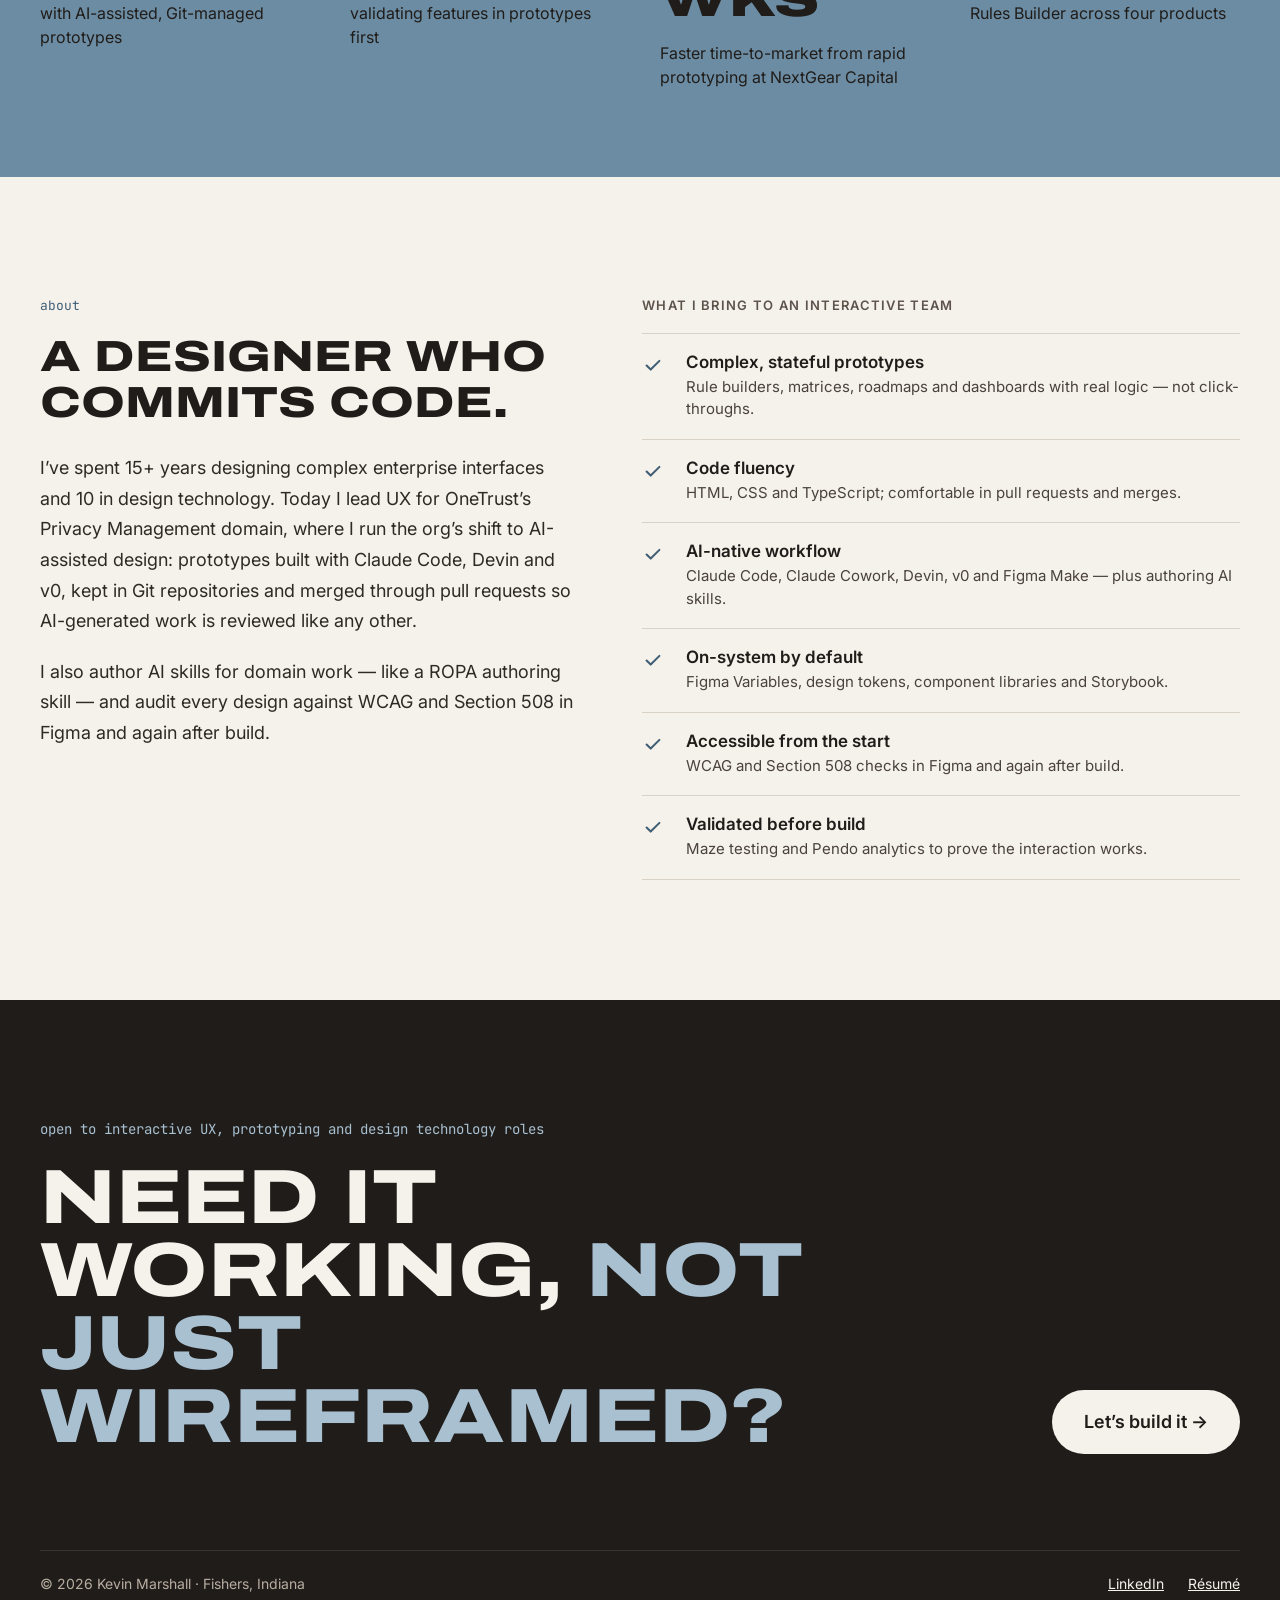
==== commit 1c38da6e: "Redesign homepage: "Prototypes built to ship" Rebuild index.html around interactive UX and AI-driven" ====
--- a/index.html
+++ b/index.html
@@ -3,1161 +3,614 @@
 <head>
 <meta charset="UTF-8" />
 <meta name="viewport" content="width=device-width, initial-scale=1.0" />
-<meta name="description" content="KC Marshall — Senior Principal UX Design Lead with 15+ years driving enterprise UX across SaaS, Fintech, Healthcare, and Industrial sectors. Portfolio of design systems, AI-driven prototyping, and measurable product outcomes." />
-<meta name="author" content="KC Marshall" />
-<meta property="og:title" content="KC Marshall – Senior Principal UX Design Lead" />
-<meta property="og:description" content="Portfolio of KC Marshall — design systems, AI-driven UX, and 15+ years of enterprise impact." />
+<title>Kevin Marshall — Prototypes built to ship</title>
+<meta name="description" content="Kevin Marshall — Senior Principal UX Design Lead. Interactive UX and AI-driven prototyping: code-backed prototypes built with AI, versioned in Git and wired to the design system." />
+<meta name="author" content="Kevin Marshall" />
+<meta property="og:title" content="Kevin Marshall — Prototypes built to ship" />
+<meta property="og:description" content="Interactive UX and AI-driven prototyping for complex enterprise products." />
 <meta property="og:type" content="website" />
 <meta property="og:url" content="https://kcmarshall.com" />
+<meta property="og:image" content="https://kcmarshall.com/assets/images/redesign/hero-studio.jpg" />
 <meta name="twitter:card" content="summary_large_image" />
 <link rel="canonical" href="https://kcmarshall.com" />
-<title>KC Marshall – Senior Principal UX Design Lead</title>
-
 <link rel="preconnect" href="https://fonts.googleapis.com" />
 <link rel="preconnect" href="https://fonts.gstatic.com" crossorigin />
-<link href="https://fonts.googleapis.com/css2?family=Schibsted+Grotesk:ital,wght@0,400;0,600;0,700;0,800;1,400&family=Hanken+Grotesk:wght@400;500;600;700&family=JetBrains+Mono:wght@400;500;600&display=swap" rel="stylesheet" />
-
+<link href="https://fonts.googleapis.com/css2?family=Archivo:wdth,wght@62..125,100..900&family=Inter:wght@400;500;600&family=JetBrains+Mono:wght@400;500&display=swap" rel="stylesheet" />
 <style>
-/* ── RESET ──────────────────────────────────────────────── */
-*, *::before, *::after { box-sizing: border-box; margin: 0; padding: 0; }
-@media (prefers-reduced-motion: no-preference) { html { scroll-behavior: smooth; } }
-
-/* ── TOKENS ─────────────────────────────────────────────── */
-:root {
-  /* paper */
-  --paper-0: #FFFFFF;
-  --paper-1: #EFF3F7;
-  --paper-2: #E4EDF5;
-  --paper-3: #D6E3F0;
-
-  /* ink */
-  --ink-0:   #131929;
-  --ink-1:   #26313D;
-  --ink-2:   #3D4E5C;
-  --ink-3:   #4A5A6B;
-  --ink-4:   #5B6B7C;
-
-  /* borders */
-  --line-1:         #E2E5EC;
-  --line-2:         #C9D5E3;
-  --line-on-ink:    rgba(255,255,255,.12);
-
-  /* blue / brand */
-  --clay-1:    #2F62AA;
-  --clay-2:    #255292;
-  --clay-3:    #689AE2;
-  --clay-soft: #EBF1FA;
-  --clay-line: #B0CAEF;
-
-  /* secondary blue */
-  --sage-1:    #255292;
-  --sage-soft: #E8F0FB;
-
-  /* semantic */
-  --bg-page:             var(--paper-1);
-  --bg-surface:          var(--paper-0);
-  --bg-alt:              var(--paper-2);
-  --bg-well:             var(--paper-3);
-  --bg-inverse:          var(--ink-0);
-  --text-strong:         var(--ink-1);
-  --text-body:           var(--ink-2);
-  --text-muted:          var(--ink-3);
-  --text-faint:          var(--ink-4);
-  --text-on-inverse:     #F3F6FC;
-  --text-muted-on-inv:   rgba(243,246,252,.62);
-  --text-accent:         var(--clay-1);
-  --text-accent-on-inv:  var(--clay-3);
-  --border-subtle:       var(--line-1);
-  --border-strong:       var(--line-2);
-  --border-on-inv:       var(--line-on-ink);
-  --accent:              var(--clay-1);
-  --accent-hover:        var(--clay-2);
-  --focus-ring:          rgba(47,98,170,.40);
-
-  /* shadows */
-  --shadow-xs: 0 1px 2px rgba(38,49,61,.05);
-  --shadow-sm: 0 1px 3px rgba(38,49,61,.06), 0 1px 2px rgba(38,49,61,.04);
-  --shadow-md: 0 4px 14px rgba(38,49,61,.07), 0 2px 4px rgba(38,49,61,.04);
-  --shadow-lg: 0 12px 32px rgba(38,49,61,.10), 0 4px 8px rgba(38,49,61,.05);
-  --shadow-accent: 0 6px 20px rgba(47,98,170,.22);
-
-  /* radii */
-  --radius-xs:   4px;
-  --radius-sm:   6px;
-  --radius-md:   10px;
-  --radius-lg:   16px;
-  --radius-xl:   24px;
-  --radius-pill: 999px;
-
-  /* motion */
-  --ease-out:  cubic-bezier(.22,1,.36,1);
-  --ease-soft: cubic-bezier(.4,0,.2,1);
-  --dur-fast:  140ms;
-  --dur-base:  220ms;
-  --dur-slow:  420ms;
-
-  /* type */
-  --font-display: 'Schibsted Grotesk', system-ui, sans-serif;
-  --font-sans:    'Hanken Grotesk', system-ui, sans-serif;
-  --font-mono:    'JetBrains Mono', monospace;
-
-  /* spacing */
-  --space-1: 4px;   --space-2: 8px;   --space-3: 12px;  --space-4: 16px;
-  --space-5: 24px;  --space-6: 32px;  --space-7: 40px;  --space-8: 48px;
-  --space-9: 64px;  --space-10: 80px; --space-11: 96px; --space-12: 128px;
-
-  /* layout */
-  --container: 1200px;
-  --gutter:    clamp(20px, 5vw, 64px);
-  --section-y: clamp(64px, 9vw, 128px);
-}
-
-/* ── BASE ───────────────────────────────────────────────── */
-body {
-  font-family: var(--font-sans);
-  background: var(--bg-page);
-  color: var(--text-body);
-  -webkit-font-smoothing: antialiased;
-  line-height: 1.6;
-}
-a { text-decoration: none; color: inherit; }
-*:focus-visible { outline: 2px solid var(--clay-1); outline-offset: 2px; }
-
-.wrap { max-width: var(--container); margin: 0 auto; padding: 0 var(--gutter); }
-
-/* ── SCROLL REVEAL ──────────────────────────────────────── */
-.reveal {
-  opacity: 0;
-  transform: translateY(18px);
-  transition: opacity .8s var(--ease-out), transform .8s var(--ease-out);
-}
-.reveal.is-in { opacity: 1; transform: none; }
-@media (prefers-reduced-motion: reduce) { .reveal { opacity: 1; transform: none; transition: none; } }
-
-/* stagger siblings inside a revealed parent */
-.reveal.is-in .stat-card:nth-child(1) { transition-delay: 0ms; }
-.reveal.is-in .stat-card:nth-child(2) { transition-delay: 90ms; }
-.reveal.is-in .stat-card:nth-child(3) { transition-delay: 180ms; }
-.reveal.is-in .stat-card:nth-child(4) { transition-delay: 270ms; }
-
-/* hero text entrance */
-@keyframes fadeSlideUp {
-  from { opacity: 0; transform: translateY(20px); }
-  to   { opacity: 1; transform: none; }
-}
-.hero__eyebrow {
-  animation: fadeSlideUp .9s var(--ease-out) .1s both;
-}
-.hero__title {
-  animation: fadeSlideUp 1s var(--ease-out) .22s both;
-}
-.hero__lede {
-  animation: fadeSlideUp .9s var(--ease-out) .38s both;
-}
-.hero__cta {
-  animation: fadeSlideUp .9s var(--ease-out) .52s both;
-}
-@media (prefers-reduced-motion: reduce) {
-  .hero__eyebrow, .hero__title, .hero__lede, .hero__cta { animation: none; }
-}
-
-/* Ken Burns on hero background */
-@keyframes kenBurns {
-  from { transform: scale(1); }
-  to   { transform: scale(1.05); }
-}
-.hero::before {
-  content: '';
-  position: absolute; inset: 0; z-index: 0;
-  background: inherit;
-  background-attachment: scroll;
-  animation: kenBurns 24s ease-in-out infinite alternate;
-  pointer-events: none;
-}
-.hero > * { position: relative; z-index: 1; }
-@media (prefers-reduced-motion: reduce) { .hero::before { animation: none; } }
-
-/* ── NAV ─────────────────────────────────────────────────── */
-.nav {
-  position: sticky; top: 0; z-index: 200;
-  height: 68px;
-  background: color-mix(in srgb, var(--paper-1) 80%, transparent);
-  backdrop-filter: saturate(140%) blur(14px);
-  border-bottom: 1px solid var(--border-subtle);
-}
-.nav__inner {
-  max-width: var(--container); margin: 0 auto; padding: 0 var(--gutter);
-  height: 100%; display: flex; align-items: center; justify-content: space-between;
-}
-.nav-logo {
-  display: flex; align-items: center; gap: 10px;
-  font-family: var(--font-display); font-size: 17px; font-weight: 700;
-  color: var(--text-strong); letter-spacing: -0.01em;
-}
-.nav-logo-mark {
-  width: 34px; height: 34px; border-radius: 9px;
-  background: var(--clay-1);
-  display: flex; align-items: center; justify-content: center;
-  font-size: 13px; font-weight: 800; color: #fff;
-  flex-shrink: 0;
-}
-.nav-links {
-  display: flex; align-items: center; gap: 4px;
-}
-.nav-links a {
-  font-family: var(--font-sans); font-size: 14px; font-weight: 500;
-  color: var(--text-body); padding: 8px 14px; border-radius: var(--radius-sm);
-  transition: color var(--dur-fast);
-}
-.nav-links a:hover { color: var(--text-accent); }
-.nav-cta {
-  background: var(--clay-1) !important;
-  color: #fff !important;
-  font-weight: 700 !important;
-  padding: 9px 20px !important;
-  border-radius: var(--radius-sm) !important;
-  box-shadow: var(--shadow-accent);
-  transition: background var(--dur-fast) !important;
-}
-.nav-cta:hover { background: var(--clay-2) !important; }
-@media (max-width: 680px) {
-  .nav-links a:not(.nav-cta) { display: none; }
-}
-
-/* ── BUTTONS ────────────────────────────────────────────── */
-.btn {
-  display: inline-flex; align-items: center; gap: 8px;
-  font-family: var(--font-sans); font-weight: 700; font-size: 14px;
-  border-radius: var(--radius-sm); border: none; cursor: pointer;
-  text-decoration: none; transition: background var(--dur-fast), border-color var(--dur-fast), color var(--dur-fast), transform var(--dur-fast);
-  padding: 11px 22px;
-}
-.btn:active { transform: translateY(1px); }
-.btn--primary {
-  background: var(--clay-1); color: #fff;
-  box-shadow: var(--shadow-accent);
-}
-.btn--primary:hover { background: var(--clay-2); }
-.btn--primary .btn-arrow { transition: transform var(--dur-fast); }
-.btn--primary:hover .btn-arrow { transform: translateX(3px); }
-.btn--secondary {
-  background: var(--bg-surface); color: var(--text-body);
-  border: 1px solid var(--border-strong);
-}
-.btn--secondary:hover { border-color: var(--clay-line); color: var(--text-accent); }
-.btn--inv {
-  background: #fff; color: var(--ink-1);
-}
-.btn--inv:hover { background: var(--paper-2); }
-
-/* ── EYEBROW ────────────────────────────────────────────── */
-.eyebrow {
-  display: inline-flex; align-items: center; gap: 10px;
-  font-family: var(--font-mono); font-size: 12px; font-weight: 600;
-  letter-spacing: 0.16em; text-transform: uppercase; color: var(--clay-1);
-}
-.eyebrow::before {
-  content: ''; display: block; width: 24px; height: 1.5px;
-  background: var(--clay-1); flex-shrink: 0;
-}
-.eyebrow--muted { color: var(--text-faint); }
-.eyebrow--muted::before { background: var(--text-faint); }
-.eyebrow--on-inv { color: var(--clay-3); }
-.eyebrow--on-inv::before { background: var(--clay-3); }
-.eyebrow--no-rule::before { display: none; }
-
-/* ── HERO ───────────────────────────────────────────────── */
-.hero {
-  padding-top: clamp(56px, 8vw, 96px);
-  padding-bottom: clamp(48px, 7vw, 80px);
-  border-bottom: 1px solid var(--border-subtle);
-  scroll-margin-top: 88px;
-  position: relative;
-  background-image: url('assets/images/main-index-hero-v01.png');
-  background-size: cover;
-  background-position: center top;
-  background-repeat: no-repeat;
-}
-.hero__grid {
-  display: grid;
-  grid-template-columns: 1.05fr 0.95fr;
-  gap: clamp(32px, 5vw, 80px);
-  align-items: center;
-}
-.hero__eyebrow { margin-bottom: var(--space-5); }
-.hero__title {
-  font-family: var(--font-display); font-weight: 800;
-  font-size: clamp(44px, 6vw, 80px);
-  line-height: 1.02; letter-spacing: -0.02em;
-  color: #ffffff;
-  margin-bottom: var(--space-5);
-}
-.hero__title .accent { color: var(--clay-3); }
-.hero__lede {
-  font-size: 18px; line-height: 1.6; color: rgba(255,255,255,0.8);
-  max-width: 480px; margin-bottom: var(--space-7);
-}
-.hero__cta { display: flex; gap: var(--space-3); flex-wrap: wrap; margin-bottom: var(--space-10); }
-.hero__logos { display: flex; align-items: center; gap: var(--space-3); flex-wrap: wrap; }
-.hero__logos-label {
-  font-family: var(--font-sans); font-size: 12px; font-weight: 500; letter-spacing: 0.06em;
-  text-transform: uppercase; color: var(--text-faint);
-}
-.logo-chip {
-  font-family: var(--font-sans); font-size: 12px; font-weight: 600;
-  color: var(--text-muted); padding: 5px 14px;
-  border: 1px solid var(--border-subtle);
-  border-radius: var(--radius-pill);
-  background: var(--bg-surface);
-}
-
-/* Stat grid */
-.stat-grid {
-  display: grid; grid-template-columns: 1fr 1fr; gap: 16px;
-}
-.stat-card {
-  background: var(--bg-surface);
-  border: 1px solid var(--border-subtle);
-  border-radius: var(--radius-lg);
-  padding: 24px;
-  box-shadow: var(--shadow-xs);
-  display: flex; flex-direction: column;
-}
-.stat-card--accent { border-top: 1px solid var(--clay-line); }
-.stat-num {
-  font-family: var(--font-display); font-weight: 800;
-  font-size: 56px; line-height: 1; letter-spacing: -0.03em;
-  color: var(--text-strong);
-  margin-bottom: var(--space-3);
-}
-.stat-card--accent .stat-num { color: var(--clay-1); }
-.stat-desc {
-  font-size: 13px; line-height: 1.5; color: var(--text-body);
-  flex: 1;
-}
-.stat-meta {
-  font-family: var(--font-sans); font-size: 12px; color: var(--text-faint);
-  letter-spacing: 0.04em; margin-top: var(--space-4);
-  padding-top: var(--space-4); border-top: 1px solid var(--border-subtle);
-}
-
-@media (max-width: 900px) {
-  .hero__grid { grid-template-columns: 1fr; }
-}
-
-/* ── SELECTED WORK ──────────────────────────────────────── */
-.section {
-  padding: var(--section-y) 0;
-  border-bottom: 1px solid var(--border-subtle);
-  scroll-margin-top: 88px;
-}
-.section-header {
-  display: flex; justify-content: space-between; align-items: flex-end;
-  margin-bottom: var(--space-8);
-}
-.section-meta { display: flex; flex-direction: column; gap: var(--space-2); }
-.section-title {
-  font-family: var(--font-display); font-weight: 700;
-  font-size: clamp(28px, 4vw, 44px);
-  letter-spacing: -0.02em; color: var(--text-strong);
-}
-.section-link {
-  font-size: 14px; font-weight: 600; color: var(--text-body);
-  display: inline-flex; align-items: center; gap: 5px;
-  transition: color var(--dur-fast);
-}
-.section-link .arr { transition: transform var(--dur-fast); }
-.section-link:hover { color: var(--text-accent); }
-.section-link:hover .arr { transform: translateX(3px); }
-
-/* Work grid */
-.work-grid {
-  display: grid;
-  grid-template-columns: repeat(3, 1fr);
-  gap: 20px;
-}
-.work-card {
-  display: flex; flex-direction: column;
-  background: var(--bg-surface);
-  border: 1px solid var(--border-subtle);
-  border-radius: var(--radius-lg);
-  overflow: hidden;
-  box-shadow: var(--shadow-sm);
-  text-decoration: none; color: inherit;
-  transition: opacity .8s var(--ease-out), transform .8s var(--ease-out),
-              box-shadow var(--dur-base) var(--ease-out),
-              border-color var(--dur-base);
-  position: relative;
-}
-.work-card.is-in:hover {
-  transform: translateY(-3px);
-  box-shadow: var(--shadow-lg);
-  border-color: var(--clay-line);
-}
-.work-thumb {
-  aspect-ratio: 16/10; overflow: hidden; position: relative;
-}
-.work-thumb img {
-  width: 100%; height: 100%; object-fit: cover;
-  display: block;
-  transition: transform var(--dur-slow) var(--ease-out);
-}
-.work-card:hover .work-thumb img { transform: scale(1.03); }
-.work-info { padding: 18px 20px 20px; }
-.work-tag {
-  font-family: var(--font-sans); font-size: 12px; font-weight: 700;
-  letter-spacing: 0.06em; text-transform: uppercase; color: var(--clay-1);
-  margin-bottom: 6px;
-}
-.work-title {
-  font-family: var(--font-display); font-weight: 600; font-size: 17px;
-  line-height: 1.3; color: var(--text-strong); margin-bottom: 8px;
-  letter-spacing: -0.01em;
-}
-.work-meta {
-  font-family: var(--font-mono); font-size: 12px; color: var(--text-muted);
-  display: flex; align-items: center; gap: 8px; flex-wrap: wrap;
-}
-.work-dot { width: 3px; height: 3px; border-radius: 50%; background: var(--border-strong); flex-shrink: 0; }
-.work-arrow {
-  position: absolute; top: 16px; right: 16px;
-  width: 32px; height: 32px; border-radius: 50%;
-  background: var(--bg-surface);
-  border: 1px solid var(--border-subtle);
-  display: flex; align-items: center; justify-content: center;
-  font-size: 14px; color: var(--text-muted);
-  opacity: 0; transform: scale(.85);
-  transition: opacity var(--dur-base), transform var(--dur-base) var(--ease-out), background var(--dur-fast), color var(--dur-fast);
-}
-.work-card:hover .work-arrow {
-  opacity: 1; transform: scale(1);
-  background: var(--clay-1); color: #fff; border-color: var(--clay-1);
-}
-
-@media (max-width: 900px) { .work-grid { grid-template-columns: 1fr 1fr; } }
-@media (max-width: 620px) { .work-grid { grid-template-columns: 1fr; } }
-
-/* ── ABOUT ──────────────────────────────────────────────── */
-.about {
-  padding: var(--section-y) 0;
-  border-bottom: 1px solid var(--border-subtle);
-  scroll-margin-top: 88px;
-}
-.about__grid {
-  display: grid; grid-template-columns: 1fr 1fr;
-  gap: clamp(32px, 6vw, 80px); align-items: start;
-}
-.about__photo {
-  width: 80px; height: 80px; border-radius: 50%;
-  border: 1px solid var(--border-subtle);
-  box-shadow: var(--shadow-sm);
-  overflow: hidden; margin-bottom: var(--space-6);
-}
-.about__photo img { width: 100%; height: 100%; object-fit: cover; display: block; }
-.about__heading {
-  font-family: var(--font-display); font-weight: 700;
-  font-size: clamp(26px, 3.5vw, 38px);
-  line-height: 1.12; letter-spacing: -0.01em;
-  color: var(--text-strong);
-  margin: var(--space-4) 0 var(--space-5);
-}
-.about__body {
-  font-size: 15px; line-height: 1.75; color: var(--text-body);
-  margin-bottom: var(--space-4);
-}
-.edu { display: flex; flex-direction: column; gap: var(--space-3); margin-bottom: var(--space-8); }
-.edu-card {
-  display: block;
-  background: var(--bg-surface);
-  border: 1px solid var(--border-subtle);
-  border-radius: var(--radius-md);
-  padding: var(--space-4);
-  box-shadow: var(--shadow-xs);
-}
-.edu-degree { font-family: var(--font-display); font-weight: 600; font-size: 13px; color: var(--text-strong); line-height: 1.3; }
-.edu-school { font-family: var(--font-sans); font-size: 12px; color: var(--text-muted); margin-top: 3px; }
-
-/* Skills */
-.skills-grid { display: grid; grid-template-columns: 1fr 1fr; gap: var(--space-6) var(--space-5); }
-.skill-group-label {
-  font-family: var(--font-sans); font-size: 12px; font-weight: 700;
-  letter-spacing: 0.08em; text-transform: uppercase; color: var(--text-muted);
-  margin-bottom: var(--space-3);
-}
-.skill-tags { display: flex; flex-wrap: wrap; gap: var(--space-2); }
-.skill-tag {
-  font-size: 12px; font-weight: 500; color: var(--text-muted);
-  padding: 4px 12px; border-radius: var(--radius-pill);
-  border: 1px solid var(--border-strong); background: var(--bg-surface);
-}
-.skill-tag--accent {
-  color: var(--clay-1); background: var(--clay-soft); border-color: var(--clay-line);
-}
-
-@media (max-width: 900px) {
-  .about__grid { grid-template-columns: 1fr; }
-  .skills-grid { grid-template-columns: 1fr 1fr; }
-}
-@media (max-width: 620px) {
-  .skills-grid { grid-template-columns: 1fr; }
-}
-
-/* ── TESTIMONIALS ───────────────────────────────────────── */
-.testimonials {
-  padding: var(--section-y) 0;
-  border-bottom: 1px solid var(--border-subtle);
-}
-.testi-grid {
-  display: grid; grid-template-columns: repeat(3, 1fr); gap: 20px;
-  margin-top: var(--space-8);
-}
-.testi-card {
-  background: var(--bg-surface);
-  border: 1px solid var(--border-subtle);
-  border-radius: var(--radius-lg);
-  padding: var(--space-7) var(--space-6);
-  display: flex; flex-direction: column;
-  box-shadow: var(--shadow-xs);
-}
-.testi-quote {
-  font-size: 15px; line-height: 1.75; color: var(--text-body);
-  font-style: italic; position: relative; padding-top: 24px;
-  flex: 1;
-}
-.testi-quote::before {
-  content: '"';
-  position: absolute; top: -8px; left: -4px;
-  font-family: Georgia, serif; font-style: normal;
-  font-size: 64px; line-height: 1; color: var(--clay-1); opacity: 0.35;
-}
-.testi-author {
-  border-top: 1px solid var(--border-subtle);
-  padding-top: var(--space-5); margin-top: var(--space-5);
-}
-.testi-name { font-family: var(--font-display); font-weight: 600; font-size: 14px; color: var(--text-strong); margin-bottom: 4px; }
-.testi-role { font-family: var(--font-sans); font-size: 12px; color: var(--text-muted); line-height: 1.4; }
-
-@media (max-width: 900px) { .testi-grid { grid-template-columns: 1fr 1fr; } }
-@media (max-width: 620px) { .testi-grid { grid-template-columns: 1fr; } }
-
-/* ── EXPERIENCE CARDS ───────────────────────────────────── */
-.experience {
-  padding: var(--section-y) 0;
-  border-bottom: 1px solid var(--border-subtle);
-}
-.exp-grid {
-  display: grid; grid-template-columns: repeat(3, 1fr); gap: 20px;
-  margin-top: var(--space-8);
-}
-.exp-card {
-  background: var(--bg-surface);
-  border: 1px solid var(--border-subtle);
-  border-radius: var(--radius-lg);
-  padding: 24px 22px;
-  box-shadow: var(--shadow-xs);
-  transition: border-color var(--dur-base);
-}
-.exp-card:hover { border-color: var(--clay-line); }
-.exp-period {
-  font-family: var(--font-mono); font-size: 12px; font-weight: 500;
-  letter-spacing: 0.06em; text-transform: uppercase; color: var(--clay-1);
-  margin-bottom: var(--space-3);
-}
-.exp-role { font-family: var(--font-display); font-weight: 600; font-size: 16px; color: var(--text-strong); margin-bottom: 4px; }
-.exp-company { font-size: 13px; font-weight: 600; color: var(--clay-1); margin-bottom: var(--space-4); }
-.exp-desc { font-size: 13px; line-height: 1.65; color: var(--text-body); }
-
-@media (max-width: 900px) { .exp-grid { grid-template-columns: 1fr 1fr; } }
-@media (max-width: 620px) { .exp-grid { grid-template-columns: 1fr; } }
-
-/* ── CLOSING CTA ────────────────────────────────────────── */
-.closing {
-  background: var(--bg-inverse);
-  padding: var(--section-y) 0;
-  text-align: center;
-}
-.closing__inner {
-  max-width: 680px; margin: 0 auto;
-  display: flex; flex-direction: column; align-items: center; gap: var(--space-5);
-}
-.closing__title {
-  font-family: var(--font-display); font-weight: 800;
-  font-size: clamp(36px, 5vw, 60px);
-  line-height: 1.05; letter-spacing: -0.02em;
-  color: var(--text-on-inverse);
-}
-.closing__title .accent { color: var(--clay-3); }
-.closing__para {
-  font-size: 17px; line-height: 1.7; color: var(--text-muted-on-inv);
-  max-width: 520px;
-}
-.closing__cta {
-  display: flex; align-items: center; gap: var(--space-6);
-  flex-wrap: wrap; justify-content: center; margin-top: var(--space-3);
-}
-.closing__email {
-  font-family: var(--font-mono); font-size: 14px;
-  color: var(--text-muted-on-inv);
-  transition: color var(--dur-fast);
-}
-.closing__email:hover { color: var(--clay-3); }
-
-/* ── FOOTER ─────────────────────────────────────────────── */
-.footer {
-  background: var(--ink-0);
-  border-top: 1px solid var(--border-on-inv);
-}
-.footer__inner {
-  display: flex; align-items: center; justify-content: space-between;
-  gap: var(--space-5); flex-wrap: wrap;
-  padding: var(--space-6) 0;
-}
-.footer__copy {
-  font-family: var(--font-mono); font-size: 12px;
-  color: var(--text-muted-on-inv);
-}
-.footer__links { display: flex; gap: var(--space-6); }
-.footer__links a {
-  font-size: 13px; color: var(--text-muted-on-inv);
-  transition: color var(--dur-fast);
-}
-.footer__links a:hover { color: var(--clay-3); }
-
-/* ── CONTACT MODAL ──────────────────────────────────────── */
-.overlay {
-  position: fixed; inset: 0; z-index: 300;
-  display: flex; align-items: center; justify-content: center;
-  padding: var(--gutter);
-  background: rgba(21,20,15,.42);
-  backdrop-filter: blur(3px);
-  opacity: 0; pointer-events: none;
-  transition: opacity var(--dur-base) var(--ease-soft);
-}
-.overlay.is-open { opacity: 1; pointer-events: auto; }
-.modal {
-  width: min(480px, 100%);
-  background: var(--bg-surface);
-  border-radius: var(--radius-lg);
-  border: 1px solid var(--border-subtle);
-  box-shadow: var(--shadow-lg);
-  padding: var(--space-8) var(--space-7);
-  position: relative;
-  transform: translateY(12px) scale(.98);
-  transition: transform var(--dur-base) var(--ease-out);
-}
-.overlay.is-open .modal { transform: none; }
-.modal__close {
-  position: absolute; top: 16px; right: 16px;
-  width: 36px; height: 36px; border-radius: 50%;
-  border: 1px solid var(--border-subtle);
-  background: var(--bg-alt); cursor: pointer;
-  display: flex; align-items: center; justify-content: center;
-  font-size: 18px; color: var(--text-muted);
-  transition: background var(--dur-fast), color var(--dur-fast);
-}
-.modal__close:hover { background: var(--border-subtle); color: var(--text-strong); }
-.modal__title {
-  font-family: var(--font-display); font-weight: 700; font-size: 22px;
-  color: var(--text-strong); margin-bottom: 4px;
-}
-.modal__sub { font-size: 14px; color: var(--text-muted); }
-.modal__form { display: flex; flex-direction: column; gap: var(--space-4); margin-top: var(--space-6); }
-.field label {
-  display: block; font-family: var(--font-sans); font-size: 13px;
-  font-weight: 600;
-  color: var(--text-muted); margin-bottom: 6px;
-}
-.field input, .field textarea {
-  width: 100%;
-  font-family: var(--font-sans); font-size: 14px; color: var(--text-strong);
-  background: var(--bg-surface);
-  border: 1px solid var(--border-strong); border-radius: var(--radius-sm);
-  padding: 10px 14px;
-  transition: border-color var(--dur-fast), box-shadow var(--dur-fast);
-  outline: none;
-}
-.field input:focus, .field textarea:focus {
-  border-color: var(--clay-1);
-  box-shadow: 0 0 0 3px var(--focus-ring);
-}
-.field textarea { resize: vertical; min-height: 100px; }
-.modal__success {
-  display: none; flex-direction: column; align-items: center; gap: var(--space-4);
-  text-align: center; padding: var(--space-7) 0;
-}
-.modal__success.is-on { display: flex; }
-.modal__success-icon {
-  width: 56px; height: 56px; border-radius: 50%;
-  background: var(--sage-soft); color: var(--sage-1);
-  display: flex; align-items: center; justify-content: center;
-  font-size: 28px;
-}
-.modal__success-title { font-family: var(--font-display); font-weight: 700; font-size: 20px; color: var(--text-strong); }
-.modal__success-body { font-size: 14px; color: var(--text-muted); }
-
-/* ── SECTION RESPONSIVE ─────────────────────────────────── */
-@media (max-width: 768px) {
-  .section-header { flex-direction: column; align-items: flex-start; gap: 12px; }
-  .hero { background-image: url('/assets/images/mobile-header-blue.png'); }
-}
+*,*::before,*::after{box-sizing:border-box}
+html{scroll-behavior:smooth}
+body{margin:0;background:#F5F1EB}
+a{color:#3F5E74}a:hover{color:#1F1C19}
+h1,h2{font-stretch:125%}
+@keyframes bd-kb{from{transform:scale(1.1)}to{transform:scale(1)}}
+@keyframes bd-rise{from{transform:translateY(105%)}to{transform:none}}
+@keyframes bd-fade{from{opacity:0;transform:translateY(16px)}to{opacity:1;transform:none}}
+@keyframes bd-blink{50%{opacity:0}}
+@keyframes bd-marq{to{transform:translateX(-50%)}}
+@keyframes bd-flow{from{left:0}to{left:100%}}
+@keyframes bd-grow{from{width:0}}
+@keyframes bd-line{from{opacity:0;transform:translateX(-8px)}to{opacity:1;transform:none}}
+.bd-kb{animation:bd-kb 10s cubic-bezier(.2,.8,.2,1) both;transform-origin:72% 35%}
+.bd-mask{display:block;overflow:hidden}
+.bd-up{display:block;animation:bd-rise .95s cubic-bezier(.2,.8,.2,1) both}
+.bd-d1{animation-delay:.1s}.bd-d2{animation-delay:.2s}
+.bd-fade{animation:bd-fade .9s .4s cubic-bezier(.2,.8,.2,1) both}
+.bd-caret{animation:bd-blink 1s steps(1) infinite}
+.bd-tline{animation:bd-line .35s ease both}
+.bd-track{display:flex;width:max-content;animation:bd-marq 32s linear infinite}
+.bd-pulse{position:absolute;top:-5px;width:12px;height:12px;margin-left:-6px;border-radius:50%;background:#6C8CA3;box-shadow:0 0 0 6px rgba(108,140,163,.25);animation:bd-flow 4.5s cubic-bezier(.65,0,.35,1) infinite}
+.bd-bar{animation:bd-grow 1.8s .3s cubic-bezier(.2,.8,.2,1) both}
+.bd-card{transition:transform .35s ease,box-shadow .35s ease;text-decoration:none}
+.bd-card:hover,.bd-card:focus-visible{transform:translateY(-8px);box-shadow:0 30px 60px rgba(31,28,25,.18)}
+.bd-shot{transition:transform 1.6s cubic-bezier(.2,.8,.2,1)}
+.bd-card:hover .bd-shot{transform:translateY(-6%)}
+.fn-card{transition:transform .35s ease;text-decoration:none}
+.fn-card:hover,.fn-card:focus-visible{transform:translateY(-6px)}
+.fn-img{filter:sepia(.35) saturate(.7);transition:filter .45s ease,transform .6s cubic-bezier(.2,.8,.2,1)}
+.fn-card:hover .fn-img,.fn-card:focus-visible .fn-img{filter:none;transform:scale(1.06)}
+@media (prefers-reduced-motion:reduce){*{animation:none !important;transition:none !important}}
+.overlay{position:fixed;inset:0;z-index:50;display:flex;align-items:center;justify-content:center;padding:24px;background:rgba(31,28,25,.6);opacity:0;visibility:hidden;transition:opacity .25s ease,visibility .25s ease}
+.overlay.is-open{opacity:1;visibility:visible}
+.modal{position:relative;width:100%;max-width:520px;padding:40px;border-radius:14px;background:#F5F1EB;color:#1F1C19;font-family:Inter,system-ui,sans-serif;transform:translateY(16px);transition:transform .3s cubic-bezier(.2,.8,.2,1)}
+.overlay.is-open .modal{transform:none}
+.modal__close{position:absolute;top:14px;right:14px;width:44px;height:44px;border:0;border-radius:10px;background:transparent;color:#1F1C19;font-size:26px;cursor:pointer}
+.modal__close:hover{background:#E6DED3}
+.modal__title{margin:0;font-family:Archivo,sans-serif;font-stretch:125%;font-weight:800;font-size:32px;text-transform:uppercase}
+.modal__sub{margin:8px 0 0;font-size:15px;color:#5C544B}
+.modal__form{display:flex;flex-direction:column;gap:16px;margin-top:24px}
+.field{display:flex;flex-direction:column;gap:6px}
+.field label{font-size:14px;font-weight:600}
+.field input,.field textarea{font:inherit;font-size:16px;padding:12px 14px;border:1.5px solid #8A7F73;border-radius:10px;background:#FFFFFF;color:#1F1C19}
+.field textarea{min-height:120px;resize:vertical}
+.field input:focus,.field textarea:focus{outline:2px solid #3F5E74;outline-offset:1px;border-color:#3F5E74}
+.modal__submit{align-self:flex-start;min-height:52px;padding:0 24px;border:0;border-radius:14px;background:#1F1C19;color:#F5F1EB;font:inherit;font-weight:600;cursor:pointer}
+.modal__submit:disabled{opacity:.6;cursor:default}
+.modal__success{display:none;flex-direction:column;align-items:flex-start;gap:8px}
+.modal__success.is-on{display:flex}
+.modal__success-title{font-family:Archivo,sans-serif;font-stretch:125%;font-weight:800;font-size:24px;text-transform:uppercase}
+@media (max-width: 760px){.nav-link{display:none !important}.hero-scrim{background:linear-gradient(180deg,rgba(245,241,235,.95) 0%,rgba(245,241,235,.88) 75%,rgba(245,241,235,.7) 100%) !important}.bd-kb{object-position:78% 25% !important}}
+a:focus-visible,button:focus-visible{outline:2px solid #3F5E74;outline-offset:3px}
 </style>
 </head>
 <body>
-
-<!-- NAV -->
-<nav class="nav">
-  <div class="nav__inner">
-    <a href="/" class="nav-logo">
-      <div class="nav-logo-mark">KC</div>
-      KC Marshall
-    </a>
-    <div class="nav-links">
-      <a href="#selected-work">Work</a>
-      <a href="#career">Process</a>
-      <a href="#about">About</a>
-      <button class="nav-cta btn" onclick="openModal()" style="font-family:var(--font-sans)">Let's Talk</button>
+<main style="position: relative; width: 100%; background: #F5F1EB; color: #1F1C19; font-family: Inter, system-ui, sans-serif; overflow: hidden">
+
+  <header style="position: absolute; left: 0; right: 0; top: 0; z-index: 4; max-width: 1360px; margin: 0 auto; padding: 28px 40px; display: flex; flex-wrap: wrap; gap: 16px; align-items: center; justify-content: space-between">
+    <a href="#top" style="font-family: Archivo, sans-serif; font-stretch: 125%; font-weight: 800; font-size: 20px; letter-spacing: 0.02em; color: #1F1C19; text-decoration: none">KEVIN MARSHALL</a>
+    <nav aria-label="Primary" style="display: flex; flex-wrap: wrap; gap: 8px; align-items: center; padding: 6px; border-radius: 999px; background: rgba(245,241,235,0.92); font-size: 15px">
+      <a href="#pipeline" class="nav-link" style="display: inline-flex; align-items: center; min-height: 44px; padding: 0 16px; color: #1F1C19; text-decoration: none">Process</a>
+      <a href="#work" class="nav-link" style="display: inline-flex; align-items: center; min-height: 44px; padding: 0 16px; color: #1F1C19; text-decoration: none">Work</a>
+      <a href="#prototypes" class="nav-link" style="display: inline-flex; align-items: center; min-height: 44px; padding: 0 16px; color: #1F1C19; text-decoration: none">Prototypes</a>
+      <a href="#about" class="nav-link" style="display: inline-flex; align-items: center; min-height: 44px; padding: 0 16px; color: #1F1C19; text-decoration: none">About</a>
+      <a href="#contact" data-contact style="display: inline-flex; align-items: center; min-height: 44px; padding: 0 20px; border-radius: 999px; background: #1F1C19; color: #F5F1EB; font-weight: 600; text-decoration: none">Let’s build</a>
+    </nav>
+  </header>
+
+  <section id="top" style="position: relative; min-height: 800px; background: #E6DED3">
+    <div style="position: absolute; inset: 0; overflow: hidden">
+      <img class="bd-kb" src="/assets/images/redesign/hero-studio.jpg" alt="Kevin Marshall at his desk in a sunlit studio" style="position: absolute; inset: 0; width: 100%; height: 100%; object-fit: cover; object-position: 72% 35%">
+      <div aria-hidden="true" class="hero-scrim" style="position: absolute; inset: 0; background: linear-gradient(90deg, rgba(245,241,235,0.97) 0%, rgba(245,241,235,0.88) 36%, rgba(245,241,235,0) 58%)"></div>
+    </div>
+    <div style="position: relative; z-index: 3; max-width: 1360px; margin: 0 auto; padding: 140px 40px 96px">
+      <p class="bd-fade" style="margin: 0 0 24px; font-family: 'JetBrains Mono', monospace; font-size: 14px; font-weight: 500; color: #3F5E74">interactive UX · AI-driven prototyping</p>
+      <h1 style="margin: 0; max-width: 700px; font-family: Archivo, sans-serif; font-weight: 800; font-size: clamp(44px, 5.4vw, 80px); line-height: 0.98; letter-spacing: -0.01em; text-transform: uppercase">
+        <span class="bd-mask"><span class="bd-up">Prototypes</span></span>
+        <span class="bd-mask"><span class="bd-up bd-d1">built to <span style="color: #6C8CA3">ship.</span></span></span>
+      </h1>
+      <p class="bd-fade" style="margin: 28px 0 0; max-width: 520px; font-size: 20px; line-height: 1.55; color: #3A342E">I design in working, code-backed prototypes — built with AI, versioned in Git and wired to the design system — so what users validate is what engineering ships.</p>
+      <div class="bd-fade" role="img" aria-label="Terminal log of a prototype moving from branch to merged pull request" style="margin-top: 36px; max-width: 560px; background: #1F1C19; color: #F5F1EB; border-radius: 14px; box-shadow: 0 40px 80px rgba(31,28,25,0.35); overflow: hidden">
+        <div style="display: flex; align-items: center; gap: 8px; padding: 14px 18px; border-bottom: 1px solid #3A342E">
+          <span style="width: 11px; height: 11px; border-radius: 50%; background: #8A7F73"></span>
+          <span style="width: 11px; height: 11px; border-radius: 50%; background: #8A7F73"></span>
+          <span style="width: 11px; height: 11px; border-radius: 50%; background: #8A7F73"></span>
+          <span style="margin-left: 10px; font-family: 'JetBrains Mono', monospace; font-size: 12px; color: #B8AEA2">rules-builder — prototype</span>
+        </div>
+        <div id="term" style="padding: 20px 22px 24px; min-height: 196px; font-family: 'JetBrains Mono', monospace; font-size: 14px; line-height: 1.75">
+          
+            <div class="bd-tline" style="color: #F5F1EB">$ git checkout -b rules-builder/gen-6</div>
+          
+            <div class="bd-tline" style="color: #D9D1C6">→ prototype: 5 rule patterns → 1 shared builder</div>
+          
+            <div class="bd-tline" style="color: #A9C0D1">✓ tokens synced from the design system</div>
+          
+            <div class="bd-tline" style="color: #A9C0D1">✓ competing models tested in Maze</div>
+          
+            <div class="bd-tline" style="color: #A9C0D1">✓ WCAG + Section 508 audit passed</div>
+          
+            <div class="bd-tline" style="color: #A9C0D1">✓ pull request reviewed and merged</div>
+          
+          <span class="bd-caret" style="display: inline-block; width: 9px; height: 17px; background: #A9C0D1; vertical-align: -3px"></span>
+        </div>
+      </div>
+      <div class="bd-fade" style="margin-top: 32px; display: flex; flex-wrap: wrap; gap: 14px">
+        <a href="#prototypes" style="display: inline-flex; align-items: center; min-height: 56px; padding: 0 28px; border-radius: 14px; background: #1F1C19; color: #F5F1EB; font-weight: 600; text-decoration: none">Explore prototypes</a>
+        <a href="#work" style="display: inline-flex; align-items: center; min-height: 56px; padding: 0 28px; border-radius: 14px; border: 1.5px solid #1F1C19; color: #1F1C19; font-weight: 600; text-decoration: none">View case studies</a>
+        <a href="/assets/resume/Kevin-Marshall-Resume-Oct30.pdf" download style="display: inline-flex; align-items: center; gap: 10px; min-height: 56px; padding: 0 28px; border-radius: 14px; border: 1.5px solid #1F1C19; color: #1F1C19; font-weight: 600; text-decoration: none"><svg aria-hidden="true" width="18" height="18" viewBox="0 0 24 24" fill="none" stroke="currentColor" stroke-width="2" stroke-linecap="round" stroke-linejoin="round"><path d="M12 4v11M7 10l5 5 5-5M5 20h14"></path></svg>Download résumé</a>
+      </div>
+    </div>
+
+  </section>
+
+  <div style="background: #8A7F73; color: #F5F1EB; overflow: hidden; padding: 20px 0">
+    <div class="bd-track" style="gap: 40px; font-family: 'JetBrains Mono', monospace; font-weight: 500; font-size: 22px">
+      
+        <span style="display: inline-flex; align-items: center; gap: 40px; white-space: nowrap">Claude Code<span aria-hidden="true">/</span></span>
+      
+        <span style="display: inline-flex; align-items: center; gap: 40px; white-space: nowrap">Claude Cowork<span aria-hidden="true">/</span></span>
+      
+        <span style="display: inline-flex; align-items: center; gap: 40px; white-space: nowrap">Devin<span aria-hidden="true">/</span></span>
+      
+        <span style="display: inline-flex; align-items: center; gap: 40px; white-space: nowrap">v0<span aria-hidden="true">/</span></span>
+      
+        <span style="display: inline-flex; align-items: center; gap: 40px; white-space: nowrap">Figma Make<span aria-hidden="true">/</span></span>
+      
+        <span style="display: inline-flex; align-items: center; gap: 40px; white-space: nowrap">TypeScript<span aria-hidden="true">/</span></span>
+      
+        <span style="display: inline-flex; align-items: center; gap: 40px; white-space: nowrap">HTML<span aria-hidden="true">/</span></span>
+      
+        <span style="display: inline-flex; align-items: center; gap: 40px; white-space: nowrap">CSS<span aria-hidden="true">/</span></span>
+      
+        <span style="display: inline-flex; align-items: center; gap: 40px; white-space: nowrap">Storybook<span aria-hidden="true">/</span></span>
+      
+        <span style="display: inline-flex; align-items: center; gap: 40px; white-space: nowrap">Figma Variables<span aria-hidden="true">/</span></span>
+      
+        <span style="display: inline-flex; align-items: center; gap: 40px; white-space: nowrap">GitHub<span aria-hidden="true">/</span></span>
+      
+        <span style="display: inline-flex; align-items: center; gap: 40px; white-space: nowrap">GitLab<span aria-hidden="true">/</span></span>
+      
+        <span style="display: inline-flex; align-items: center; gap: 40px; white-space: nowrap">Vercel<span aria-hidden="true">/</span></span>
+      
+        <span style="display: inline-flex; align-items: center; gap: 40px; white-space: nowrap">Netlify<span aria-hidden="true">/</span></span>
+      
+        <span style="display: inline-flex; align-items: center; gap: 40px; white-space: nowrap">Claude Code<span aria-hidden="true">/</span></span>
+      
+        <span style="display: inline-flex; align-items: center; gap: 40px; white-space: nowrap">Claude Cowork<span aria-hidden="true">/</span></span>
+      
+        <span style="display: inline-flex; align-items: center; gap: 40px; white-space: nowrap">Devin<span aria-hidden="true">/</span></span>
+      
+        <span style="display: inline-flex; align-items: center; gap: 40px; white-space: nowrap">v0<span aria-hidden="true">/</span></span>
+      
+        <span style="display: inline-flex; align-items: center; gap: 40px; white-space: nowrap">Figma Make<span aria-hidden="true">/</span></span>
+      
+        <span style="display: inline-flex; align-items: center; gap: 40px; white-space: nowrap">TypeScript<span aria-hidden="true">/</span></span>
+      
+        <span style="display: inline-flex; align-items: center; gap: 40px; white-space: nowrap">HTML<span aria-hidden="true">/</span></span>
+      
+        <span style="display: inline-flex; align-items: center; gap: 40px; white-space: nowrap">CSS<span aria-hidden="true">/</span></span>
+      
+        <span style="display: inline-flex; align-items: center; gap: 40px; white-space: nowrap">Storybook<span aria-hidden="true">/</span></span>
+      
+        <span style="display: inline-flex; align-items: center; gap: 40px; white-space: nowrap">Figma Variables<span aria-hidden="true">/</span></span>
+      
+        <span style="display: inline-flex; align-items: center; gap: 40px; white-space: nowrap">GitHub<span aria-hidden="true">/</span></span>
+      
+        <span style="display: inline-flex; align-items: center; gap: 40px; white-space: nowrap">GitLab<span aria-hidden="true">/</span></span>
+      
+        <span style="display: inline-flex; align-items: center; gap: 40px; white-space: nowrap">Vercel<span aria-hidden="true">/</span></span>
+      
+        <span style="display: inline-flex; align-items: center; gap: 40px; white-space: nowrap">Netlify<span aria-hidden="true">/</span></span>
+      
     </div>
   </div>
-</nav>
-
-<!-- HERO -->
-<section class="hero" id="hero">
-  <div class="wrap">
-    <div class="hero__grid reveal">
-      <div>
-        <div class="eyebrow eyebrow--on-inv hero__eyebrow">Senior Principal UX Design Lead</div>
-        <h1 class="hero__title">Designing systems<br>that <span class="accent">move<br>numbers.</span></h1>
-        <p class="hero__lede">I’ve spent 15 years designing enterprise software in SaaS, fintech, healthcare, and industrial companies. The projects below are the ones where I can point to what changed.</p>
-        <div class="hero__cta">
-          <a href="#selected-work" class="btn btn--primary">View Case Studies <span class="btn-arrow">→</span></a>
-          <a href="/assets/resume/Kevin-Marshall-Resume-Oct30.pdf" class="btn btn--secondary">↓ Download Resume</a>
-        </div>
-      </div>
-
-      <div class="stat-grid">
-        <div class="stat-card stat-card--accent">
-          <div class="stat-num">50%</div>
-          <div class="stat-desc">Reduction in call handling times through healthcare service design</div>
-          <div class="stat-meta">DMI Consulting · Healthcare Strategy</div>
-        </div>
-        <div class="stat-card">
-          <div class="stat-num">1M+</div>
-          <div class="stat-desc">End-users reached across Automotive, Furniture Retail &amp; Multi-Family markets</div>
-          <div class="stat-meta">PERQ Software · Product Design</div>
-        </div>
-        <div class="stat-card">
-          <div class="stat-num">15+</div>
-          <div class="stat-desc">Years leading enterprise UX at Fortune 500 scale and beyond</div>
-          <div class="stat-meta">Enterprise SaaS · Fintech · Industrial</div>
-        </div>
-        <div class="stat-card">
-          <div class="stat-num">3×</div>
-          <div class="stat-desc">Enterprise design systems built &amp; governed (OneTrust, Schlage, QSR)</div>
-          <div class="stat-meta">Tokens · Component Libraries · Storybook</div>
-        </div>
-      </div>
-    </div>
-  </div>
-</section>
-
-<!-- SELECTED WORK -->
-<section class="section" id="selected-work">
-  <div class="wrap">
-    <div class="section-header reveal">
-      <div class="section-meta">
-        <div class="eyebrow eyebrow--no-rule">Selected Work</div>
-        <h2 class="section-title">Case Studies</h2>
-      </div>
-      <a href="/work/all-work" class="section-link">View all work <span class="arr">→</span></a>
-    </div>
-
-    <div class="work-grid">
-
-      <a href="/work/tessera-case-study" class="work-card reveal">
-        <div class="work-thumb">
-          <img src="/assets/images/tessera-dashboard-hero.png" alt="Tessera — AI-Assisted Vendor Risk Management" />
-        </div>
-        <div class="work-info">
-          <div class="work-tag">SaaS · AI · Design Exercise</div>
-          <div class="work-title">Tessera: Intelligent Third-Party Governance</div>
-          <div class="work-meta">
-            Design Exercise
-            <span class="work-dot"></span>
-            2026
-            <span class="work-dot"></span>
-            Solo UX / Product Design
-          </div>
-        </div>
-        <div class="work-arrow">→</div>
-      </a>
-
-      <a href="/work/schlage-ecommerce-case-study" class="work-card reveal">
-        <div class="work-thumb">
-          <img src="/assets/images/find-finish.gif" alt="Schlage.com End-to-End Redesign" />
-        </div>
-        <div class="work-info">
-          <div class="work-tag">E-Commerce · UX Research</div>
-          <div class="work-title">Schlage.com End-to-End Redesign</div>
-          <div class="work-meta">The Basement <span class="work-dot"></span> 2022</div>
-        </div>
-        <div class="work-arrow">→</div>
-      </a>
-
-      <a href="/work/dmi-call-time-case-study" class="work-card reveal">
-        <div class="work-thumb">
-          <img src="/assets/images/IMG_5546.jpg" alt="50% Call Time Reduction via Service Design" />
-        </div>
-        <div class="work-info">
-          <div class="work-tag">Healthcare · Service Design</div>
-          <div class="work-title">50% Call Time Reduction via Service Design</div>
-          <div class="work-meta">DMI Consulting <span class="work-dot"></span> 2019</div>
-        </div>
-        <div class="work-arrow">→</div>
-      </a>
-
-      <a href="/work/perq-case-study" class="work-card reveal">
-        <div class="work-thumb">
-          <img src="/assets/images/perq-animation.gif" alt="PERQ: Scaling to 1M+ Consumers" style="object-position:right" />
-        </div>
-        <div class="work-info">
-          <div class="work-tag">SaaS Product · Multi-Market</div>
-          <div class="work-title">PERQ: Scaling to 1M+ Consumers</div>
-          <div class="work-meta">PERQ Software <span class="work-dot"></span> 2015–2019</div>
-        </div>
-        <div class="work-arrow">→</div>
-      </a>
-
-      <a href="/work/purdue-otc-case-study" class="work-card reveal">
-        <div class="work-thumb">
-          <img src="/assets/images/purdue-bright.png" alt="Advancing the Office of Commercial Technology" />
-        </div>
-        <div class="work-info">
-          <div class="work-tag">UX Research · Advanced Prototyping</div>
-          <div class="work-title">Redesigning how Purdue research reaches the market</div>
-          <div class="work-meta">Purdue OTC <span class="work-dot"></span> 2023</div>
-        </div>
-        <div class="work-arrow">→</div>
-      </a>
-
-      <a href="/work/treasures-case-study" class="work-card reveal">
-        <div class="work-thumb">
-          <img src="/assets/images/thmb-terracotta.png" alt="Treasures of the Earth — National Geographic Interactive" />
-        </div>
-        <div class="work-info">
-          <div class="work-tag">Interactive Design · RFID · 3D Visualization</div>
-          <div class="work-title">Treasures of the Earth — National Geographic Interactive</div>
-          <div class="work-meta">Children's Museum of Indianapolis <span class="work-dot"></span> 2014–2015</div>
-        </div>
-        <div class="work-arrow">→</div>
-      </a>
-
-    </div>
-    <div class="hero__logos reveal" style="margin-top:var(--space-8);padding-top:var(--space-7);border-top:1px solid var(--border-subtle);">
-      <span class="hero__logos-label">Worked with</span>
-      <span class="logo-chip">OneTrust</span>
-      <span class="logo-chip">Caterpillar</span>
-      <span class="logo-chip">Allison Transmission</span>
-      <span class="logo-chip">KAR Global</span>
-      <span class="logo-chip">Purdue University</span>
-    </div>
-  </div>
-</section>
-
-<!-- ABOUT -->
-<section class="about" id="about">
-  <div class="wrap">
-    <div class="about__grid reveal">
-      <div>
-        <div class="about__photo">
-          <img src="/assets/images/profile.jpg" alt="KC Marshall" />
-        </div>
-        <div class="eyebrow eyebrow--no-rule" style="margin-bottom:var(--space-3)">About</div>
-        <h2 class="about__heading">I work in Figma and Claude, but most of the job is getting PMs, engineers, and stakeholders to the same answer.</h2>
-        <div>
-          <p class="about__body">I'm a Senior Principal UX Design Lead in Fishers, Indiana. Over 15 years I've built UX teams from scratch, run design systems at enterprise scale, and led redesigns for Fortune 500 clients.</p>
-          <p class="about__body">Right now I'm at OneTrust, working on the platform's UX, our Pendo rollout, and the AI prototyping program.</p>
-        </div>
-        <a href="/assets/resume/Kevin-Marshall-Resume-Oct30.pdf" class="btn btn--secondary" style="margin-top:var(--space-3)">↓ Download Resume</a>
-      </div>
-      <div>
-        <div class="eyebrow eyebrow--no-rule" style="margin-bottom:var(--space-6)">Education &amp; Skills</div>
-        <div class="edu" style="margin-bottom:var(--space-8)">
-          <div class="edu-card">
-            <div>
-              <div class="edu-degree">Masters of Science — Informatics &amp; HCI</div>
-              <div class="edu-school">Indiana University</div>
-            </div>
-          </div>
-          <div class="edu-card">
-            <div>
-              <div class="edu-degree">Bachelor of Fine Arts — Graphic Design</div>
-              <div class="edu-school">Ball State University</div>
-            </div>
-          </div>
-        </div>
-        <div class="skills-grid">
-          <div>
-            <div class="skill-group-label">Design &amp; AI</div>
-            <div class="skill-tags">
-              <span class="skill-tag skill-tag--accent">Figma</span>
-              <span class="skill-tag skill-tag--accent">AI Prototyping</span>
-              <span class="skill-tag">Figma Make</span>
-              <span class="skill-tag">LLM-Guided UI</span>
-              <span class="skill-tag">Axure RP</span>
-              <span class="skill-tag">Vercel</span>
-            </div>
-          </div>
-          <div>
-            <div class="skill-group-label">Analytics &amp; Research</div>
-            <div class="skill-tags">
-              <span class="skill-tag skill-tag--accent">Pendo</span>
-              <span class="skill-tag">Mixpanel</span>
-              <span class="skill-tag">GA4</span>
-              <span class="skill-tag">Maze</span>
-              <span class="skill-tag">UXTweak</span>
-              <span class="skill-tag">ROI Modeling</span>
-            </div>
-          </div>
-          <div>
-            <div class="skill-group-label">Systems &amp; Governance</div>
-            <div class="skill-tags">
-              <span class="skill-tag skill-tag--accent">Design Tokens</span>
-              <span class="skill-tag">Storybook</span>
-              <span class="skill-tag">Component Libraries</span>
-              <span class="skill-tag">Atomic Design</span>
-            </div>
-          </div>
-          <div>
-            <div class="skill-group-label">Leadership</div>
-            <div class="skill-tags">
-              <span class="skill-tag">Team Building</span>
-              <span class="skill-tag">Career Mentoring</span>
-              <span class="skill-tag">Workshop Facilitation</span>
-              <span class="skill-tag">Agile / Scrum</span>
-            </div>
-          </div>
-        </div>
-      </div>
-    </div>
-  </div>
-</section>
-
-<!-- TESTIMONIALS -->
-<section class="testimonials section" id="testimonials">
-  <div class="wrap">
-    <div class="reveal">
-      <h2 class="section-title">What colleagues say</h2>
-    </div>
-    <div class="testi-grid">
-      <div class="testi-card reveal">
-        <p class="testi-quote">Kevin was an awesome member of our team. I consider him a unicorn in the UX world in the sense that he combines excellent visual design skill with a rigorous user research and information architecture mindset — resulting in best-in-class digital experiences.</p>
-        <div class="testi-author">
-          <div class="testi-name">Blake Weishaar</div>
-          <div class="testi-role">Director of Product Management<br>NextGear Capital</div>
-        </div>
-      </div>
-      <div class="testi-card reveal">
-        <p class="testi-quote">With Kevin's experience and creative mind he brings his projects to life. His knowledge and experience spans far beyond design, giving him an edge when it comes to architecting holistic digital solutions that serve both user and business goals.</p>
-        <div class="testi-author">
-          <div class="testi-name">Marc Dittmer</div>
-          <div class="testi-role">Senior Technical, Mechanical &amp; Creative Executive</div>
-        </div>
-      </div>
-      <div class="testi-card reveal">
-        <p class="testi-quote">I had the pleasure to work with Kevin as a Scrum Master while he supported my two Scrum Teams. Kevin brought a calm, strategic presence to every sprint — grounding design decisions in data while moving the team forward with clarity and confidence.</p>
-        <div class="testi-author">
-          <div class="testi-name">Tinsley Dahl — PSM I, CSM, CSPO</div>
-          <div class="testi-role">Experienced Agile Leader, Scrum Master &amp; Product Owner</div>
-        </div>
-      </div>
-    </div>
-  </div>
-</section>
-
-<!-- EXPERIENCE -->
-<section class="experience section" id="career">
-  <div class="wrap">
-    <div class="reveal">
-      <h2 class="section-title">Professional Experience</h2>
-    </div>
-    <div class="exp-grid">
-      <div class="exp-card reveal">
-        <div class="exp-period">2024 – Present</div>
-        <div class="exp-role">Senior Principal UX Design Lead</div>
-        <div class="exp-company">OneTrust</div>
-        <div class="exp-desc">Leads UX for the OneTrust SaaS platform. Owns design system governance, rolled out Pendo analytics, and runs the product org's AI prototyping work.</div>
-      </div>
-      <div class="exp-card reveal">
-        <div class="exp-period">2020 – 2024</div>
-        <div class="exp-role">UX Director</div>
-        <div class="exp-company">The Basement (Integrated Agency)</div>
-        <div class="exp-desc">Led UX strategy and hands-on design for enterprise clients including Schlage, Purdue University OTC, and a major Midwest healthcare system. Directly managed a cross-disciplinary team of six.</div>
-      </div>
-      <div class="exp-card reveal">
-        <div class="exp-period">2019 – 2020</div>
-        <div class="exp-role">Senior UX Architect</div>
-        <div class="exp-company">NextGear Capital / Cox Automotive</div>
-        <div class="exp-desc">Defined UX/UI standards for financial and automotive software, created the company's component library, and reduced development costs through rapid prototyping and early validation loops.</div>
-      </div>
-      <div class="exp-card reveal">
-        <div class="exp-period">2019</div>
-        <div class="exp-role">Senior UX Architect</div>
-        <div class="exp-company">DMI Consulting</div>
-        <div class="exp-desc">Delivered UX strategy workshops for Fortune 500 clients including Caterpillar and Allison Transmission. Healthcare service design initiative reduced call handling times by 50%.</div>
-      </div>
-      <div class="exp-card reveal">
-        <div class="exp-period">2015 – 2019</div>
-        <div class="exp-role">User Experience Manager</div>
-        <div class="exp-company">PERQ Software</div>
-        <div class="exp-desc">Built the UX department from the ground up. Designed and managed consumer experiences reaching 1M+ users across Automotive, Furniture Retail, and Multi-Family Dwelling markets.</div>
-      </div>
-      <div class="exp-card reveal">
-        <div class="exp-period">2011 – 2015</div>
-        <div class="exp-role">Director of Media Technology</div>
-        <div class="exp-company">Express Holdings</div>
-        <div class="exp-desc">Led product design for enterprise B2B SaaS applications and directed immersive media projects including a planetarium show for the Children's Museum of Indianapolis.</div>
-      </div>
-    </div>
-  </div>
-</section>
-
-<!-- CLOSING CTA -->
-<section class="closing">
-  <div class="wrap">
-    <div class="closing__inner reveal">
-      <div class="eyebrow eyebrow--on-inv">Open to New Opportunities</div>
-      <h2 class="closing__title">Let's build something<br><span class="accent">worth measuring.</span></h2>
-      <p class="closing__para">I'm currently open to Senior Principal, Staff, or Head of Design roles in enterprise SaaS, Fintech, or Healthcare. Let's talk about how I can help your team move faster and smarter.</p>
-      <div class="closing__cta">
-        <button class="btn btn--inv" onclick="openModal()">Get in Touch <span>→</span></button>
-        <a href="mailto:kevincmarshall@gmail.com" class="closing__email">kevincmarshall@gmail.com</a>
-      </div>
-    </div>
-  </div>
-</section>
-
-<!-- FOOTER -->
-<footer class="footer">
-  <div class="wrap">
-    <div class="footer__inner">
-      <div class="footer__copy">© 2026 KC Marshall · Fishers, IN</div>
-      <div class="footer__links">
-        <a href="https://www.linkedin.com/in/kevin-marshall-6252b5/" target="_blank" rel="noopener">LinkedIn</a>
-        <a href="/assets/resume/Kevin-Marshall-Resume-Oct30.pdf">Resume</a>
-        <a href="mailto:kevincmarshall@gmail.com">Contact</a>
-      </div>
-    </div>
-  </div>
-</footer>
-
-<!-- CONTACT MODAL -->
-<div class="overlay" id="contact-overlay" role="dialog" aria-modal="true" aria-label="Contact KC Marshall">
+
+  <section id="pipeline" style="max-width: 1360px; margin: 0 auto; padding: 120px 40px 104px">
+    <div style="display: flex; flex-wrap: wrap; gap: 24px 64px; align-items: flex-end; justify-content: space-between; margin-bottom: 64px">
+      <h2 style="margin: 0; max-width: 760px; font-family: Archivo, sans-serif; font-weight: 800; font-size: clamp(36px, 4.4vw, 60px); line-height: 1; text-transform: uppercase">From prompt <span style="color: #8A7F73">to production.</span></h2>
+      <p style="margin: 0; max-width: 440px; font-size: 17px; line-height: 1.6; color: #4A433C">AI makes prototypes fast. Treating them like product code — reviewed, accessible, on-system — makes them shippable.</p>
+    </div>
+    <div style="position: relative; margin-bottom: 40px; height: 2px; background: #D9D1C6">
+      <span aria-hidden="true" class="bd-pulse"></span>
+    </div>
+    <ol style="margin: 0; padding: 0; list-style: none; display: grid; grid-template-columns: repeat(auto-fit, minmax(200px, 1fr)); gap: 32px">
+      
+        <li>
+          <p style="margin: 0 0 14px; font-family: 'JetBrains Mono', monospace; font-size: 13px; color: #3F5E74">01 / prompt</p>
+          <h3 style="margin: 0 0 10px; font-family: Archivo, sans-serif; font-stretch: 125%; font-weight: 800; font-size: 22px; text-transform: uppercase">Frame</h3>
+          <p style="margin: 0; font-size: 15px; line-height: 1.55; color: #4A433C">Start from research and the design system, not a blank canvas.</p>
+        </li>
+      
+        <li>
+          <p style="margin: 0 0 14px; font-family: 'JetBrains Mono', monospace; font-size: 13px; color: #3F5E74">02 / prototype</p>
+          <h3 style="margin: 0 0 10px; font-family: Archivo, sans-serif; font-stretch: 125%; font-weight: 800; font-size: 22px; text-transform: uppercase">Build</h3>
+          <p style="margin: 0; font-size: 15px; line-height: 1.55; color: #4A433C">Generate working UI with Claude, Devin, v0 and Figma Make — real data, real states.</p>
+        </li>
+      
+        <li>
+          <p style="margin: 0 0 14px; font-family: 'JetBrains Mono', monospace; font-size: 13px; color: #3F5E74">03 / validate</p>
+          <h3 style="margin: 0 0 10px; font-family: Archivo, sans-serif; font-stretch: 125%; font-weight: 800; font-size: 22px; text-transform: uppercase">Test</h3>
+          <p style="margin: 0; font-size: 15px; line-height: 1.55; color: #4A433C">Put it in front of users in Maze before engineering commits.</p>
+        </li>
+      
+        <li>
+          <p style="margin: 0 0 14px; font-family: 'JetBrains Mono', monospace; font-size: 13px; color: #3F5E74">04 / review</p>
+          <h3 style="margin: 0 0 10px; font-family: Archivo, sans-serif; font-stretch: 125%; font-weight: 800; font-size: 22px; text-transform: uppercase">Merge</h3>
+          <p style="margin: 0; font-size: 15px; line-height: 1.55; color: #4A433C">Pull requests and merges in Git, so AI output gets reviewed like any other code.</p>
+        </li>
+      
+        <li>
+          <p style="margin: 0 0 14px; font-family: 'JetBrains Mono', monospace; font-size: 13px; color: #3F5E74">05 / ship</p>
+          <h3 style="margin: 0 0 10px; font-family: Archivo, sans-serif; font-stretch: 125%; font-weight: 800; font-size: 22px; text-transform: uppercase">Hand off</h3>
+          <p style="margin: 0; font-size: 15px; line-height: 1.55; color: #4A433C">Accessible, tokenized and on-system — ready for production.</p>
+        </li>
+      
+    </ol>
+
+    <div style="margin-top: 88px; padding: 40px; background: #E6DED3; display: flex; flex-wrap: wrap; gap: 32px 64px; align-items: center">
+      <div style="flex: 1 1 280px; min-width: 0">
+        <p style="margin: 0 0 8px; font-size: 13px; font-weight: 600; letter-spacing: 0.1em; text-transform: uppercase; color: #5C544B">Prototype-to-validation, OneTrust</p>
+        <p style="margin: 0; font-family: Archivo, sans-serif; font-stretch: 125%; font-weight: 800; font-size: 44px; line-height: 1">Half the sprints.</p>
+      </div>
+      <div style="flex: 2 1 480px; min-width: 0; display: grid; gap: 18px">
+        <div style="display: grid; grid-template-columns: 96px minmax(0, 1fr); gap: 16px; align-items: center">
+          <span style="font-size: 14px; color: #4A433C">Before</span>
+          <div style="height: 40px; background: #F5F1EB"><div class="bd-bar" style="width: 100%; height: 40px; background: #8A7F73; display: flex; align-items: center; justify-content: flex-end; padding-right: 14px; box-sizing: border-box; color: #F5F1EB; font-weight: 600; font-size: 15px">4 sprints</div></div>
+        </div>
+        <div style="display: grid; grid-template-columns: 96px minmax(0, 1fr); gap: 16px; align-items: center">
+          <span style="font-size: 14px; color: #4A433C">AI-assisted</span>
+          <div style="height: 40px; background: #F5F1EB"><div class="bd-bar" style="width: 50%; height: 40px; background: #6C8CA3; display: flex; align-items: center; justify-content: flex-end; padding-right: 14px; box-sizing: border-box; color: #1F1C19; font-weight: 600; font-size: 15px; animation-delay: .6s">2 sprints</div></div>
+        </div>
+      </div>
+    </div>
+  </section>
+
+  <section aria-labelledby="rb-title" style="background: #26221E; color: #F5F1EB">
+    <div style="max-width: 1360px; margin: 0 auto; padding: 112px 40px; display: flex; flex-wrap: wrap; gap: 56px; align-items: center">
+      <div style="flex: 1.3 1 520px; min-width: 0">
+        <div style="border-radius: 12px; overflow: hidden; background: #1F1C19; box-shadow: 0 30px 70px rgba(0,0,0,0.4)">
+          <img src="/assets/images/redesign/rule-builder.webp" alt="Rules Builder prototype: adding conditions and AND / OR groups" style="display: block; width: 100%; height: auto">
+        </div>
+      </div>
+      <div style="flex: 1 1 400px; min-width: 0">
+        <p style="margin: 0 0 16px; font-family: 'JetBrains Mono', monospace; font-size: 13px; color: #A9C0D1">featured prototype · OneTrust</p>
+        <h2 id="rb-title" style="margin: 0; font-family: Archivo, sans-serif; font-weight: 800; font-size: clamp(32px, 3.4vw, 48px); line-height: 1.02; text-transform: uppercase">One rule builder instead of five.</h2>
+        <p style="margin: 24px 0 0; font-size: 17px; line-height: 1.65; color: #D9D1C6">As sole designer I audited 5+ incompatible implementations of the same interaction, tested competing models head-to-head in Maze, and drove six prototype generations to one shared pattern across Privacy, Integrations, Data Discovery and AI Governance.</p>
+        <p style="margin: 32px 0 12px; font-size: 13px; font-weight: 600; letter-spacing: 0.1em; text-transform: uppercase; color: #B8AEA2">Prototype generations</p>
+        <div id="gens" style="display: flex; gap: 8px">
+          
+            <span style="display: inline-flex; align-items: center; justify-content: center; width: 48px; height: 48px; border-radius: 10px; font-family: JetBrains Mono, monospace; font-size: 14px; font-weight: 500; transition: background .3s ease, color .3s ease; background: #5C544B; color: #F5F1EB">G1</span>
+          
+            <span style="display: inline-flex; align-items: center; justify-content: center; width: 48px; height: 48px; border-radius: 10px; font-family: JetBrains Mono, monospace; font-size: 14px; font-weight: 500; transition: background .3s ease, color .3s ease; background: #5C544B; color: #F5F1EB">G2</span>
+          
+            <span style="display: inline-flex; align-items: center; justify-content: center; width: 48px; height: 48px; border-radius: 10px; font-family: JetBrains Mono, monospace; font-size: 14px; font-weight: 500; transition: background .3s ease, color .3s ease; background: #5C544B; color: #F5F1EB">G3</span>
+          
+            <span style="display: inline-flex; align-items: center; justify-content: center; width: 48px; height: 48px; border-radius: 10px; font-family: JetBrains Mono, monospace; font-size: 14px; font-weight: 500; transition: background .3s ease, color .3s ease; background: #5C544B; color: #F5F1EB">G4</span>
+          
+            <span style="display: inline-flex; align-items: center; justify-content: center; width: 48px; height: 48px; border-radius: 10px; font-family: JetBrains Mono, monospace; font-size: 14px; font-weight: 500; transition: background .3s ease, color .3s ease; background: #5C544B; color: #F5F1EB">G5</span>
+          
+            <span style="display: inline-flex; align-items: center; justify-content: center; width: 48px; height: 48px; border-radius: 10px; font-family: JetBrains Mono, monospace; font-size: 14px; font-weight: 500; transition: background .3s ease, color .3s ease; background: #6C8CA3; color: #1F1C19">G6</span>
+          
+        </div>
+        <a href="/work/rules-builder-case-study" style="display: inline-flex; align-items: center; min-height: 52px; margin-top: 36px; padding: 0 24px; border-radius: 999px; background: #6C8CA3; color: #1F1C19; font-weight: 600; text-decoration: none">Read the case study →</a>
+      </div>
+    </div>
+  </section>
+
+  <section id="work" style="max-width: 1360px; margin: 0 auto; padding: 120px 40px 0">
+    <div style="display: flex; flex-wrap: wrap; justify-content: space-between; align-items: flex-end; gap: 16px; margin-bottom: 48px">
+      <h2 style="margin: 0; font-family: Archivo, sans-serif; font-weight: 800; font-size: clamp(36px, 4.4vw, 60px); line-height: 1; text-transform: uppercase">Selected work</h2>
+      <a href="/work/all-work" style="font-weight: 600">View all case studies →</a>
+    </div>
+    <div style="display: grid; grid-template-columns: repeat(auto-fill, minmax(min(100%, 380px), 1fr)); gap: 40px 32px">
+      
+        <a href="/work/tessera-case-study" class="fn-card" style="display: flex; flex-direction: column; color: #1F1C19">
+          <div style="overflow: hidden; aspect-ratio: 4 / 3; background: #E6DED3">
+            <img class="fn-img" src="/assets/images/tessera-dashboard-hero.png" alt="Tessera: AI-assisted vendor risk management" style="display: block; width: 100%; height: 100%; object-fit: cover; object-position: top center">
+          </div>
+          <p style="margin: 20px 0 8px; font-size: 13px; font-weight: 600; letter-spacing: 0.1em; text-transform: uppercase; color: #3F5E74">AI · 2026</p>
+          <h3 style="margin: 0; font-family: Archivo, sans-serif; font-stretch: 100%; font-weight: 700; font-size: 24px; line-height: 1.2">Tessera: AI-assisted vendor risk management</h3>
+          <p style="margin: 10px 0 0; font-size: 15px; line-height: 1.5; color: #5C544B">Solo UX &amp; product design exercise</p>
+        </a>
+      
+        <a href="/work/schlage-ecommerce-case-study" class="fn-card" style="display: flex; flex-direction: column; color: #1F1C19">
+          <div style="overflow: hidden; aspect-ratio: 4 / 3; background: #E6DED3">
+            <img class="fn-img" src="/assets/images/redesign/schlage.webp" alt="Schlage.com end-to-end redesign" style="display: block; width: 100%; height: 100%; object-fit: cover; object-position: top center">
+          </div>
+          <p style="margin: 20px 0 8px; font-size: 13px; font-weight: 600; letter-spacing: 0.1em; text-transform: uppercase; color: #3F5E74">E-commerce · 2022</p>
+          <h3 style="margin: 0; font-family: Archivo, sans-serif; font-stretch: 100%; font-weight: 700; font-size: 24px; line-height: 1.2">Schlage.com end-to-end redesign</h3>
+          <p style="margin: 10px 0 0; font-size: 15px; line-height: 1.5; color: #5C544B">The Basement</p>
+        </a>
+      
+        <a href="/work/dmi-call-time-case-study" class="fn-card" style="display: flex; flex-direction: column; color: #1F1C19">
+          <div style="overflow: hidden; aspect-ratio: 4 / 3; background: #E6DED3">
+            <img class="fn-img" src="/assets/images/redesign/dmi-workshop.jpg" alt="50% call time reduction via service design" style="display: block; width: 100%; height: 100%; object-fit: cover; object-position: top center">
+          </div>
+          <p style="margin: 20px 0 8px; font-size: 13px; font-weight: 600; letter-spacing: 0.1em; text-transform: uppercase; color: #3F5E74">Service design · 2019</p>
+          <h3 style="margin: 0; font-family: Archivo, sans-serif; font-stretch: 100%; font-weight: 700; font-size: 24px; line-height: 1.2">50% call time reduction via service design</h3>
+          <p style="margin: 10px 0 0; font-size: 15px; line-height: 1.5; color: #5C544B">DMI Consulting · healthcare</p>
+        </a>
+      
+        <a href="/work/perq-case-study" class="fn-card" style="display: flex; flex-direction: column; color: #1F1C19">
+          <div style="overflow: hidden; aspect-ratio: 4 / 3; background: #E6DED3">
+            <img class="fn-img" src="/assets/images/redesign/perq.webp" alt="PERQ: scaling to 1M+ consumers" style="display: block; width: 100%; height: 100%; object-fit: cover; object-position: top center">
+          </div>
+          <p style="margin: 20px 0 8px; font-size: 13px; font-weight: 600; letter-spacing: 0.1em; text-transform: uppercase; color: #3F5E74">SaaS · 2015–2019</p>
+          <h3 style="margin: 0; font-family: Archivo, sans-serif; font-stretch: 100%; font-weight: 700; font-size: 24px; line-height: 1.2">PERQ: scaling to 1M+ consumers</h3>
+          <p style="margin: 10px 0 0; font-size: 15px; line-height: 1.5; color: #5C544B">Built the UX department from zero</p>
+        </a>
+      
+        <a href="/work/purdue-otc-case-study" class="fn-card" style="display: flex; flex-direction: column; color: #1F1C19">
+          <div style="overflow: hidden; aspect-ratio: 4 / 3; background: #E6DED3">
+            <img class="fn-img" src="/assets/images/purdue-bright.png" alt="Advancing the Office of Commercial Technology" style="display: block; width: 100%; height: 100%; object-fit: cover; object-position: top center">
+          </div>
+          <p style="margin: 20px 0 8px; font-size: 13px; font-weight: 600; letter-spacing: 0.1em; text-transform: uppercase; color: #3F5E74">UX research · 2023</p>
+          <h3 style="margin: 0; font-family: Archivo, sans-serif; font-stretch: 100%; font-weight: 700; font-size: 24px; line-height: 1.2">Advancing the Office of Commercial Technology</h3>
+          <p style="margin: 10px 0 0; font-size: 15px; line-height: 1.5; color: #5C544B">Purdue OTC · licensing &amp; tech-transfer workflows</p>
+        </a>
+      
+        <a href="/work/treasures-case-study" class="fn-card" style="display: flex; flex-direction: column; color: #1F1C19">
+          <div style="overflow: hidden; aspect-ratio: 4 / 3; background: #E6DED3">
+            <img class="fn-img" src="/assets/images/thmb-terracotta.png" alt="Treasures of the Earth — National Geographic" style="display: block; width: 100%; height: 100%; object-fit: cover; object-position: top center">
+          </div>
+          <p style="margin: 20px 0 8px; font-size: 13px; font-weight: 600; letter-spacing: 0.1em; text-transform: uppercase; color: #3F5E74">Interactive · 2015</p>
+          <h3 style="margin: 0; font-family: Archivo, sans-serif; font-stretch: 100%; font-weight: 700; font-size: 24px; line-height: 1.2">Treasures of the Earth — National Geographic</h3>
+          <p style="margin: 10px 0 0; font-size: 15px; line-height: 1.5; color: #5C544B">Children’s Museum of Indianapolis</p>
+        </a>
+      
+    </div>
+  </section>
+
+  <section id="prototypes" style="max-width: 1360px; margin: 0 auto; padding: 120px 40px">
+    <div style="display: flex; flex-wrap: wrap; justify-content: space-between; align-items: flex-end; gap: 16px; margin-bottom: 48px">
+      <h2 style="margin: 0; font-family: Archivo, sans-serif; font-weight: 800; font-size: clamp(36px, 4.4vw, 60px); line-height: 1; text-transform: uppercase">Working prototypes</h2>
+      <p style="margin: 0; max-width: 420px; font-size: 16px; line-height: 1.55; color: #4A433C">Not pictures of interfaces — interfaces. Each one runs in a browser.</p>
+    </div>
+    <div style="display: grid; grid-template-columns: repeat(auto-fill, minmax(min(100%, 560px), 1fr)); gap: 40px 32px">
+      
+        <a target="_blank" rel="noopener" href="https://project-tessera-eighteen.vercel.app/prototypes/app-shell/monitoring.html" class="bd-card" style="display: block; border-radius: 12px; background: #FFFFFF; border: 1px solid #D9D1C6; overflow: hidden; color: #1F1C19">
+          <div style="display: flex; align-items: center; gap: 7px; padding: 12px 16px; background: #E6DED3">
+            <span style="width: 10px; height: 10px; border-radius: 50%; background: #8A7F73"></span>
+            <span style="width: 10px; height: 10px; border-radius: 50%; background: #8A7F73"></span>
+            <span style="width: 10px; height: 10px; border-radius: 50%; background: #8A7F73"></span>
+            <span style="margin-left: 8px; font-family: 'JetBrains Mono', monospace; font-size: 12px; color: #5C544B">tessera / monitoring.html</span>
+          </div>
+          <div style="aspect-ratio: 16 / 9; overflow: hidden; background: #F5F1EB">
+            <img class="bd-shot" src="/assets/images/redesign/tessera-monitoring.jpg" alt="Monitoring &amp; alerts" style="display: block; width: 100%; height: auto">
+          </div>
+          <div style="padding: 24px">
+            <p style="margin: 0 0 8px; font-size: 13px; font-weight: 600; letter-spacing: 0.1em; text-transform: uppercase; color: #3F5E74">AI SaaS · Tessera</p>
+            <h3 style="margin: 0; font-family: Archivo, sans-serif; font-weight: 700; font-size: 24px; line-height: 1.2">Monitoring &amp; alerts</h3>
+            <p style="margin: 10px 0 0; font-size: 15px; line-height: 1.55; color: #5C544B">Live scanning of 4,318 public sources — only signals tied to a vendor and judged high-risk become investigation tasks. Simulate a signal to watch it route.</p>
+          </div>
+        </a>
+      
+        <a href="/prototypes/ppm_remediation_roadmap.html" class="bd-card" style="display: block; border-radius: 12px; background: #FFFFFF; border: 1px solid #D9D1C6; overflow: hidden; color: #1F1C19">
+          <div style="display: flex; align-items: center; gap: 7px; padding: 12px 16px; background: #E6DED3">
+            <span style="width: 10px; height: 10px; border-radius: 50%; background: #8A7F73"></span>
+            <span style="width: 10px; height: 10px; border-radius: 50%; background: #8A7F73"></span>
+            <span style="width: 10px; height: 10px; border-radius: 50%; background: #8A7F73"></span>
+            <span style="margin-left: 8px; font-family: 'JetBrains Mono', monospace; font-size: 12px; color: #5C544B">ppm_remediation_roadmap.html</span>
+          </div>
+          <div style="aspect-ratio: 16 / 9; overflow: hidden; background: #F5F1EB">
+            <img class="bd-shot" src="/assets/images/redesign/ppm-remediation-roadmap.jpg" alt="Remediation roadmap" style="display: block; width: 100%; height: auto">
+          </div>
+          <div style="padding: 24px">
+            <p style="margin: 0 0 8px; font-size: 13px; font-weight: 600; letter-spacing: 0.1em; text-transform: uppercase; color: #3F5E74">Coded prototype · Privacy</p>
+            <h3 style="margin: 0; font-family: Archivo, sans-serif; font-weight: 700; font-size: 24px; line-height: 1.2">Remediation roadmap</h3>
+            <p style="margin: 10px 0 0; font-size: 15px; line-height: 1.55; color: #5C544B">A 20-week plan with phased posture-score projections and a working timeline.</p>
+          </div>
+        </a>
+      
+        <a href="/prototypes/regulatory_alignment_heatmap.html" class="bd-card" style="display: block; border-radius: 12px; background: #FFFFFF; border: 1px solid #D9D1C6; overflow: hidden; color: #1F1C19">
+          <div style="display: flex; align-items: center; gap: 7px; padding: 12px 16px; background: #E6DED3">
+            <span style="width: 10px; height: 10px; border-radius: 50%; background: #8A7F73"></span>
+            <span style="width: 10px; height: 10px; border-radius: 50%; background: #8A7F73"></span>
+            <span style="width: 10px; height: 10px; border-radius: 50%; background: #8A7F73"></span>
+            <span style="margin-left: 8px; font-family: 'JetBrains Mono', monospace; font-size: 12px; color: #5C544B">regulatory_alignment_heatmap.html</span>
+          </div>
+          <div style="aspect-ratio: 16 / 9; overflow: hidden; background: #F5F1EB">
+            <img class="bd-shot" src="/assets/images/redesign/ppm-regulatory-heatmap.jpg" alt="Regulatory alignment heatmap" style="display: block; width: 100%; height: auto">
+          </div>
+          <div style="padding: 24px">
+            <p style="margin: 0 0 8px; font-size: 13px; font-weight: 600; letter-spacing: 0.1em; text-transform: uppercase; color: #3F5E74">Coded prototype · Privacy</p>
+            <h3 style="margin: 0; font-family: Archivo, sans-serif; font-weight: 700; font-size: 24px; line-height: 1.2">Regulatory alignment heatmap</h3>
+            <p style="margin: 10px 0 0; font-size: 15px; line-height: 1.55; color: #5C544B">Coverage scores by domain and framework, filterable by region.</p>
+          </div>
+        </a>
+      
+        <a href="/work/tessera-case-study" class="bd-card" style="display: block; border-radius: 12px; background: #FFFFFF; border: 1px solid #D9D1C6; overflow: hidden; color: #1F1C19">
+          <div style="display: flex; align-items: center; gap: 7px; padding: 12px 16px; background: #E6DED3">
+            <span style="width: 10px; height: 10px; border-radius: 50%; background: #8A7F73"></span>
+            <span style="width: 10px; height: 10px; border-radius: 50%; background: #8A7F73"></span>
+            <span style="width: 10px; height: 10px; border-radius: 50%; background: #8A7F73"></span>
+            <span style="margin-left: 8px; font-family: 'JetBrains Mono', monospace; font-size: 12px; color: #5C544B">tessera / design-system</span>
+          </div>
+          <div style="aspect-ratio: 16 / 9; overflow: hidden; background: #F5F1EB">
+            <img class="bd-shot" src="/assets/images/redesign/tessera-design-system.jpg" alt="Tessera design system" style="display: block; width: 100%; height: auto">
+          </div>
+          <div style="padding: 24px">
+            <p style="margin: 0 0 8px; font-size: 13px; font-weight: 600; letter-spacing: 0.1em; text-transform: uppercase; color: #3F5E74">AI SaaS · 2026</p>
+            <h3 style="margin: 0; font-family: Archivo, sans-serif; font-weight: 700; font-size: 24px; line-height: 1.2">Tessera design system</h3>
+            <p style="margin: 10px 0 0; font-size: 15px; line-height: 1.55; color: #5C544B">Tokens and components rendered from the same files the prototype uses, so the system can’t drift from what’s built.</p>
+          </div>
+        </a>
+      
+    </div>
+  </section>
+
+  <section aria-label="Outcomes" style="background: #6C8CA3; color: #1F1C19">
+    <div style="max-width: 1360px; margin: 0 auto; padding: 88px 40px; display: grid; grid-template-columns: repeat(auto-fit, minmax(220px, 1fr)); gap: 40px">
+      
+        <div style="border-top: 2px solid #1F1C19; padding-top: 22px">
+          <div style="font-family: Archivo, sans-serif; font-stretch: 125%; font-weight: 800; font-size: 64px; line-height: 1">4→2</div>
+          <p style="margin: 14px 0 0; font-size: 16px; line-height: 1.5">Sprints from prototype to validation with AI-assisted, Git-managed prototypes</p>
+        </div>
+      
+        <div style="border-top: 2px solid #1F1C19; padding-top: 22px">
+          <div style="font-family: Archivo, sans-serif; font-stretch: 125%; font-weight: 800; font-size: 64px; line-height: 1">25%</div>
+          <p style="margin: 14px 0 0; font-size: 16px; line-height: 1.5">Lower programming cost by validating features in prototypes first</p>
+        </div>
+      
+        <div style="border-top: 2px solid #1F1C19; padding-top: 22px">
+          <div style="font-family: Archivo, sans-serif; font-stretch: 125%; font-weight: 800; font-size: 64px; line-height: 1">16 wks</div>
+          <p style="margin: 14px 0 0; font-size: 16px; line-height: 1.5">Faster time-to-market from rapid prototyping at NextGear Capital</p>
+        </div>
+      
+        <div style="border-top: 2px solid #1F1C19; padding-top: 22px">
+          <div style="font-family: Archivo, sans-serif; font-stretch: 125%; font-weight: 800; font-size: 64px; line-height: 1">6</div>
+          <p style="margin: 14px 0 0; font-size: 16px; line-height: 1.5">Prototype generations to unify the Rules Builder across four products</p>
+        </div>
+      
+    </div>
+  </section>
+
+  <section id="about" style="max-width: 1360px; margin: 0 auto; padding: 120px 40px; display: flex; flex-wrap: wrap; gap: 64px">
+    <div style="flex: 1 1 360px; min-width: 0">
+      <p style="margin: 0 0 20px; font-family: 'JetBrains Mono', monospace; font-size: 13px; color: #3F5E74">about</p>
+      <h2 style="margin: 0; font-family: Archivo, sans-serif; font-weight: 800; font-size: clamp(30px, 3.4vw, 46px); line-height: 1.05; text-transform: uppercase">A designer who commits code.</h2>
+      <p style="margin: 28px 0 0; font-size: 18px; line-height: 1.7; color: #2E2A26">I’ve spent 15+ years designing complex enterprise interfaces and 10 in design technology. Today I lead UX for OneTrust’s Privacy Management domain, where I run the org’s shift to AI-assisted design: prototypes built with Claude Code, Devin and v0, kept in Git repositories and merged through pull requests so AI-generated work is reviewed like any other.</p>
+      <p style="margin: 20px 0 0; font-size: 18px; line-height: 1.7; color: #2E2A26">I also author AI skills for domain work — like a ROPA authoring skill — and audit every design against WCAG and Section 508 in Figma and again after build.</p>
+    </div>
+    <div style="flex: 1 1 420px; min-width: 0">
+      <p style="margin: 0 0 20px; font-size: 13px; font-weight: 600; letter-spacing: 0.1em; text-transform: uppercase; color: #5C544B">What I bring to an interactive team</p>
+      <ul style="margin: 0; padding: 0; list-style: none; border-top: 1px solid #D9D1C6">
+        
+          <li style="display: grid; grid-template-columns: 32px minmax(0, 1fr); gap: 12px; padding: 18px 0; border-bottom: 1px solid #D9D1C6">
+            <svg aria-hidden="true" width="22" height="22" viewBox="0 0 24 24" fill="none" stroke="#3F5E74" stroke-width="2.2" stroke-linecap="round" stroke-linejoin="round" style="margin-top: 2px"><path d="M5 12.5l4.5 4.5L19 7.5"></path></svg>
+            <span><strong style="display: block; font-size: 17px; font-weight: 600">Complex, stateful prototypes</strong><span style="display: block; margin-top: 4px; font-size: 15px; line-height: 1.5; color: #4A433C">Rule builders, matrices, roadmaps and dashboards with real logic — not click-throughs.</span></span>
+          </li>
+        
+          <li style="display: grid; grid-template-columns: 32px minmax(0, 1fr); gap: 12px; padding: 18px 0; border-bottom: 1px solid #D9D1C6">
+            <svg aria-hidden="true" width="22" height="22" viewBox="0 0 24 24" fill="none" stroke="#3F5E74" stroke-width="2.2" stroke-linecap="round" stroke-linejoin="round" style="margin-top: 2px"><path d="M5 12.5l4.5 4.5L19 7.5"></path></svg>
+            <span><strong style="display: block; font-size: 17px; font-weight: 600">Code fluency</strong><span style="display: block; margin-top: 4px; font-size: 15px; line-height: 1.5; color: #4A433C">HTML, CSS and TypeScript; comfortable in pull requests and merges.</span></span>
+          </li>
+        
+          <li style="display: grid; grid-template-columns: 32px minmax(0, 1fr); gap: 12px; padding: 18px 0; border-bottom: 1px solid #D9D1C6">
+            <svg aria-hidden="true" width="22" height="22" viewBox="0 0 24 24" fill="none" stroke="#3F5E74" stroke-width="2.2" stroke-linecap="round" stroke-linejoin="round" style="margin-top: 2px"><path d="M5 12.5l4.5 4.5L19 7.5"></path></svg>
+            <span><strong style="display: block; font-size: 17px; font-weight: 600">AI-native workflow</strong><span style="display: block; margin-top: 4px; font-size: 15px; line-height: 1.5; color: #4A433C">Claude Code, Claude Cowork, Devin, v0 and Figma Make — plus authoring AI skills.</span></span>
+          </li>
+        
+          <li style="display: grid; grid-template-columns: 32px minmax(0, 1fr); gap: 12px; padding: 18px 0; border-bottom: 1px solid #D9D1C6">
+            <svg aria-hidden="true" width="22" height="22" viewBox="0 0 24 24" fill="none" stroke="#3F5E74" stroke-width="2.2" stroke-linecap="round" stroke-linejoin="round" style="margin-top: 2px"><path d="M5 12.5l4.5 4.5L19 7.5"></path></svg>
+            <span><strong style="display: block; font-size: 17px; font-weight: 600">On-system by default</strong><span style="display: block; margin-top: 4px; font-size: 15px; line-height: 1.5; color: #4A433C">Figma Variables, design tokens, component libraries and Storybook.</span></span>
+          </li>
+        
+          <li style="display: grid; grid-template-columns: 32px minmax(0, 1fr); gap: 12px; padding: 18px 0; border-bottom: 1px solid #D9D1C6">
+            <svg aria-hidden="true" width="22" height="22" viewBox="0 0 24 24" fill="none" stroke="#3F5E74" stroke-width="2.2" stroke-linecap="round" stroke-linejoin="round" style="margin-top: 2px"><path d="M5 12.5l4.5 4.5L19 7.5"></path></svg>
+            <span><strong style="display: block; font-size: 17px; font-weight: 600">Accessible from the start</strong><span style="display: block; margin-top: 4px; font-size: 15px; line-height: 1.5; color: #4A433C">WCAG and Section 508 checks in Figma and again after build.</span></span>
+          </li>
+        
+          <li style="display: grid; grid-template-columns: 32px minmax(0, 1fr); gap: 12px; padding: 18px 0; border-bottom: 1px solid #D9D1C6">
+            <svg aria-hidden="true" width="22" height="22" viewBox="0 0 24 24" fill="none" stroke="#3F5E74" stroke-width="2.2" stroke-linecap="round" stroke-linejoin="round" style="margin-top: 2px"><path d="M5 12.5l4.5 4.5L19 7.5"></path></svg>
+            <span><strong style="display: block; font-size: 17px; font-weight: 600">Validated before build</strong><span style="display: block; margin-top: 4px; font-size: 15px; line-height: 1.5; color: #4A433C">Maze testing and Pendo analytics to prove the interaction works.</span></span>
+          </li>
+        
+      </ul>
+    </div>
+  </section>
+
+  <section id="contact" style="background: #1F1C19; color: #F5F1EB">
+    <div style="max-width: 1360px; margin: 0 auto; padding: 120px 40px 56px">
+      <p style="margin: 0 0 24px; font-family: 'JetBrains Mono', monospace; font-size: 14px; color: #A9C0D1">open to interactive UX, prototyping and design technology roles</p>
+      <div style="display: flex; flex-wrap: wrap; gap: 40px; align-items: flex-end; justify-content: space-between">
+        <h2 style="margin: 0; max-width: 860px; font-family: Archivo, sans-serif; font-weight: 800; font-size: clamp(44px, 6vw, 96px); line-height: 0.95; text-transform: uppercase">Need it working, <span style="color: #A9C0D1">not just wireframed?</span></h2>
+        <a href="mailto:kevincmarshall@gmail.com" data-contact style="display: inline-flex; align-items: center; min-height: 64px; padding: 0 32px; border-radius: 999px; background: #F5F1EB; color: #1F1C19; font-weight: 600; font-size: 18px; text-decoration: none">Let’s build it →</a>
+      </div>
+      <div style="margin-top: 96px; padding-top: 24px; border-top: 1px solid #3A342E; display: flex; flex-wrap: wrap; gap: 24px; justify-content: space-between; font-size: 14px; color: #B8AEA2">
+        <span>© 2026 Kevin Marshall · Fishers, Indiana</span>
+        <span style="display: flex; gap: 24px"><a href="https://www.linkedin.com/in/kevin-marshall-6252b5/" target="_blank" rel="noopener" style="color: #F5F1EB">LinkedIn</a><a href="/assets/resume/Kevin-Marshall-Resume-Oct30.pdf" style="color: #F5F1EB">Résumé</a></span>
+      </div>
+    </div>
+  </section>
+</main>
+
+<div class="overlay" id="contact-overlay" role="dialog" aria-modal="true" aria-labelledby="contact-title">
   <div class="modal">
-    <button class="modal__close" onclick="closeModal()" aria-label="Close">×</button>
+    <button type="button" class="modal__close" aria-label="Close">×</button>
     <div id="modal-form-state">
-      <div class="modal__title">Let's talk.</div>
-      <div class="modal__sub">I'll get back to you within a day or two.</div>
-      <form class="modal__form" id="contact-form" onsubmit="handleSubmit(event)">
-        <div class="field">
-          <label for="f-name">Name</label>
-          <input type="text" id="f-name" name="name" placeholder="Your name" required />
-        </div>
-        <div class="field">
-          <label for="f-email">Email</label>
-          <input type="email" id="f-email" name="email" placeholder="your@email.com" required />
-        </div>
-        <div class="field">
-          <label for="f-message">Message</label>
-          <textarea id="f-message" name="message" placeholder="What are you working on?" required></textarea>
-        </div>
-        <button type="submit" class="btn btn--primary" style="align-self:flex-start">Send Message →</button>
+      <h2 class="modal__title" id="contact-title">Let’s build.</h2>
+      <p class="modal__sub">I’ll get back to you within a day or two.</p>
+      <form class="modal__form" id="contact-form">
+        <div class="field"><label for="f-name">Name</label><input type="text" id="f-name" name="name" autocomplete="name" required /></div>
+        <div class="field"><label for="f-email">Email</label><input type="email" id="f-email" name="email" autocomplete="email" required /></div>
+        <div class="field"><label for="f-message">Message</label><textarea id="f-message" name="message" required></textarea></div>
+        <button type="submit" class="modal__submit">Send message →</button>
+        <p class="modal__sub" id="form-error" role="alert" hidden>Something went wrong. Please email <a href="mailto:kevincmarshall@gmail.com">kevincmarshall@gmail.com</a> directly.</p>
       </form>
     </div>
-    <div class="modal__success" id="modal-success">
-      <div class="modal__success-icon">✓</div>
-      <div class="modal__success-title">Message sent!</div>
-      <div class="modal__success-body">Thanks for reaching out — I'll be in touch soon.</div>
+    <div class="modal__success" id="modal-success" role="status">
+      <p class="modal__success-title">Message sent</p>
+      <p class="modal__sub">Thanks for reaching out — I’ll be in touch soon.</p>
     </div>
   </div>
 </div>
 
 <script>
-/* ── Scroll reveal ──────────────────────────────────────── */
-const revealObserver = new IntersectionObserver((entries) => {
-  entries.forEach(e => {
-    if (!e.isIntersecting) return;
-    e.target.classList.add('is-in');
-    revealObserver.unobserve(e.target);
-  });
-}, { threshold: 0.08 });
-document.querySelectorAll('.reveal').forEach(el => revealObserver.observe(el));
-
-/* ── Stagger sibling cards on reveal ───────────────────── */
-const staggerObserver = new IntersectionObserver((entries) => {
-  entries.forEach(e => {
-    if (!e.isIntersecting) return;
-    const siblings = Array.from(e.target.parentElement.children);
-    siblings.forEach((el, i) => {
-      el.style.transitionDelay = (i * 90) + 'ms';
-      el.classList.add('is-in');
+(function () {
+  var reduce = window.matchMedia('(prefers-reduced-motion: reduce)').matches;
+
+  /* Hero terminal: types the prototype log line by line, then repeats */
+  var LINES = [["$ git checkout -b rules-builder/gen-6", "#F5F1EB"], ["→ prototype: 5 rule patterns → 1 shared builder", "#D9D1C6"], ["✓ tokens synced from the design system", "#A9C0D1"], ["✓ competing models tested in Maze", "#A9C0D1"], ["✓ WCAG + Section 508 audit passed", "#A9C0D1"], ["✓ pull request reviewed and merged", "#A9C0D1"]];
+  var term = document.getElementById('term');
+  var gens = document.getElementById('gens');
+  var caret = document.createElement('span');
+  caret.className = 'bd-caret';
+  caret.style.cssText = 'display:inline-block;width:9px;height:17px;background:#A9C0D1;vertical-align:-3px';
+  function renderTerm(n) {
+    var lines = term.querySelectorAll('.bd-tline');
+    if (lines.length > n) { term.textContent = ''; lines = []; }
+    for (var i = lines.length; i < n; i++) {
+      var div = document.createElement('div');
+      div.className = 'bd-tline';
+      div.style.color = LINES[i][1];
+      div.textContent = LINES[i][0];
+      term.appendChild(div);
+    }
+    term.appendChild(caret);
+  }
+  function renderGens(g) {
+    Array.prototype.forEach.call(gens.children, function (el, i) {
+      var n = i + 1;
+      el.style.background = n < g ? '#5C544B' : n === g ? '#6C8CA3' : 'transparent';
+      el.style.color = n < g ? '#F5F1EB' : n === g ? '#1F1C19' : '#B8AEA2';
+      el.style.boxShadow = n > g ? 'inset 0 0 0 1.5px #5C544B' : 'none';
     });
-    staggerObserver.unobserve(e.target);
-  });
-}, { threshold: 0.08, rootMargin: '0px 0px -40px 0px' });
-
-/* stagger work cards, testi cards, exp cards */
-document.querySelectorAll('.work-card, .testi-card, .exp-card').forEach((el, i, arr) => {
-  /* only watch the first sibling — when it fires, all stagger together */
-  if (el === el.parentElement.firstElementChild) staggerObserver.observe(el);
-});
-
-/* ── Contact modal ──────────────────────────────────────── */
-const overlay = document.getElementById('contact-overlay');
-function openModal() {
-  overlay.classList.add('is-open');
-  document.body.style.overflow = 'hidden';
-  setTimeout(() => {
-    const first = overlay.querySelector('input,textarea');
-    if (first) first.focus();
-  }, 100);
-}
-function closeModal() {
-  overlay.classList.remove('is-open');
-  document.body.style.overflow = '';
-}
-overlay.addEventListener('click', e => { if (e.target === overlay) closeModal(); });
-document.addEventListener('keydown', e => { if (e.key === 'Escape') closeModal(); });
-
-const FORMSPREE_ENDPOINT = 'https://formspree.io/f/mgakdpeo';
-
-async function handleSubmit(e) {
-  e.preventDefault();
-  const form = e.target;
-  const btn = form.querySelector('[type=submit]');
-  btn.disabled = true;
-  btn.textContent = 'Sending…';
-  try {
-    const res = await fetch(FORMSPREE_ENDPOINT, {
-      method: 'POST',
-      body: new FormData(form),
-      headers: { Accept: 'application/json' }
-    });
-    if (res.ok) {
+  }
+  if (!reduce) {
+    var t = 0;
+    term.textContent = ''; renderTerm(1); renderGens(1);
+    setInterval(function () {
+      t = (t + 1) % 12;
+      renderTerm(Math.min(LINES.length, Math.max(1, t)));
+      renderGens((t % 6) + 1);
+    }, 900);
+  }
+
+  /* Contact modal (Formspree) */
+  var overlay = document.getElementById('contact-overlay');
+  var lastFocus = null;
+  function openModal(e) {
+    if (e) e.preventDefault();
+    lastFocus = document.activeElement;
+    overlay.classList.add('is-open');
+    document.body.style.overflow = 'hidden';
+    setTimeout(function () { var f = overlay.querySelector('input'); if (f) f.focus(); }, 100);
+  }
+  function closeModal() {
+    overlay.classList.remove('is-open');
+    document.body.style.overflow = '';
+    if (lastFocus) lastFocus.focus();
+  }
+  document.querySelectorAll('[data-contact]').forEach(function (el) { el.addEventListener('click', openModal); });
+  overlay.querySelector('.modal__close').addEventListener('click', closeModal);
+  overlay.addEventListener('click', function (e) { if (e.target === overlay) closeModal(); });
+  document.addEventListener('keydown', function (e) { if (e.key === 'Escape' && overlay.classList.contains('is-open')) closeModal(); });
+
+  var FORMSPREE_ENDPOINT = 'https://formspree.io/f/mgakdpeo';
+  document.getElementById('contact-form').addEventListener('submit', async function (e) {
+    e.preventDefault();
+    var form = e.target, btn = form.querySelector('[type=submit]'), err = document.getElementById('form-error');
+    btn.disabled = true; btn.textContent = 'Sending…'; err.hidden = true;
+    try {
+      var res = await fetch(FORMSPREE_ENDPOINT, { method: 'POST', body: new FormData(form), headers: { Accept: 'application/json' } });
+      if (!res.ok) throw new Error('bad response');
       document.getElementById('modal-form-state').style.display = 'none';
       document.getElementById('modal-success').classList.add('is-on');
       setTimeout(closeModal, 3000);
-    } else {
-      btn.disabled = false;
-      btn.textContent = 'Send Message →';
-      alert('Something went wrong. Please email kevincmarshall@gmail.com directly.');
+    } catch (x) {
+      btn.disabled = false; btn.textContent = 'Send message →'; err.hidden = false;
     }
-  } catch {
-    btn.disabled = false;
-    btn.textContent = 'Send Message →';
-    alert('Could not send. Please email kevincmarshall@gmail.com directly.');
-  }
-}
+  });
+})();
 </script>
-
 </body>
 </html>
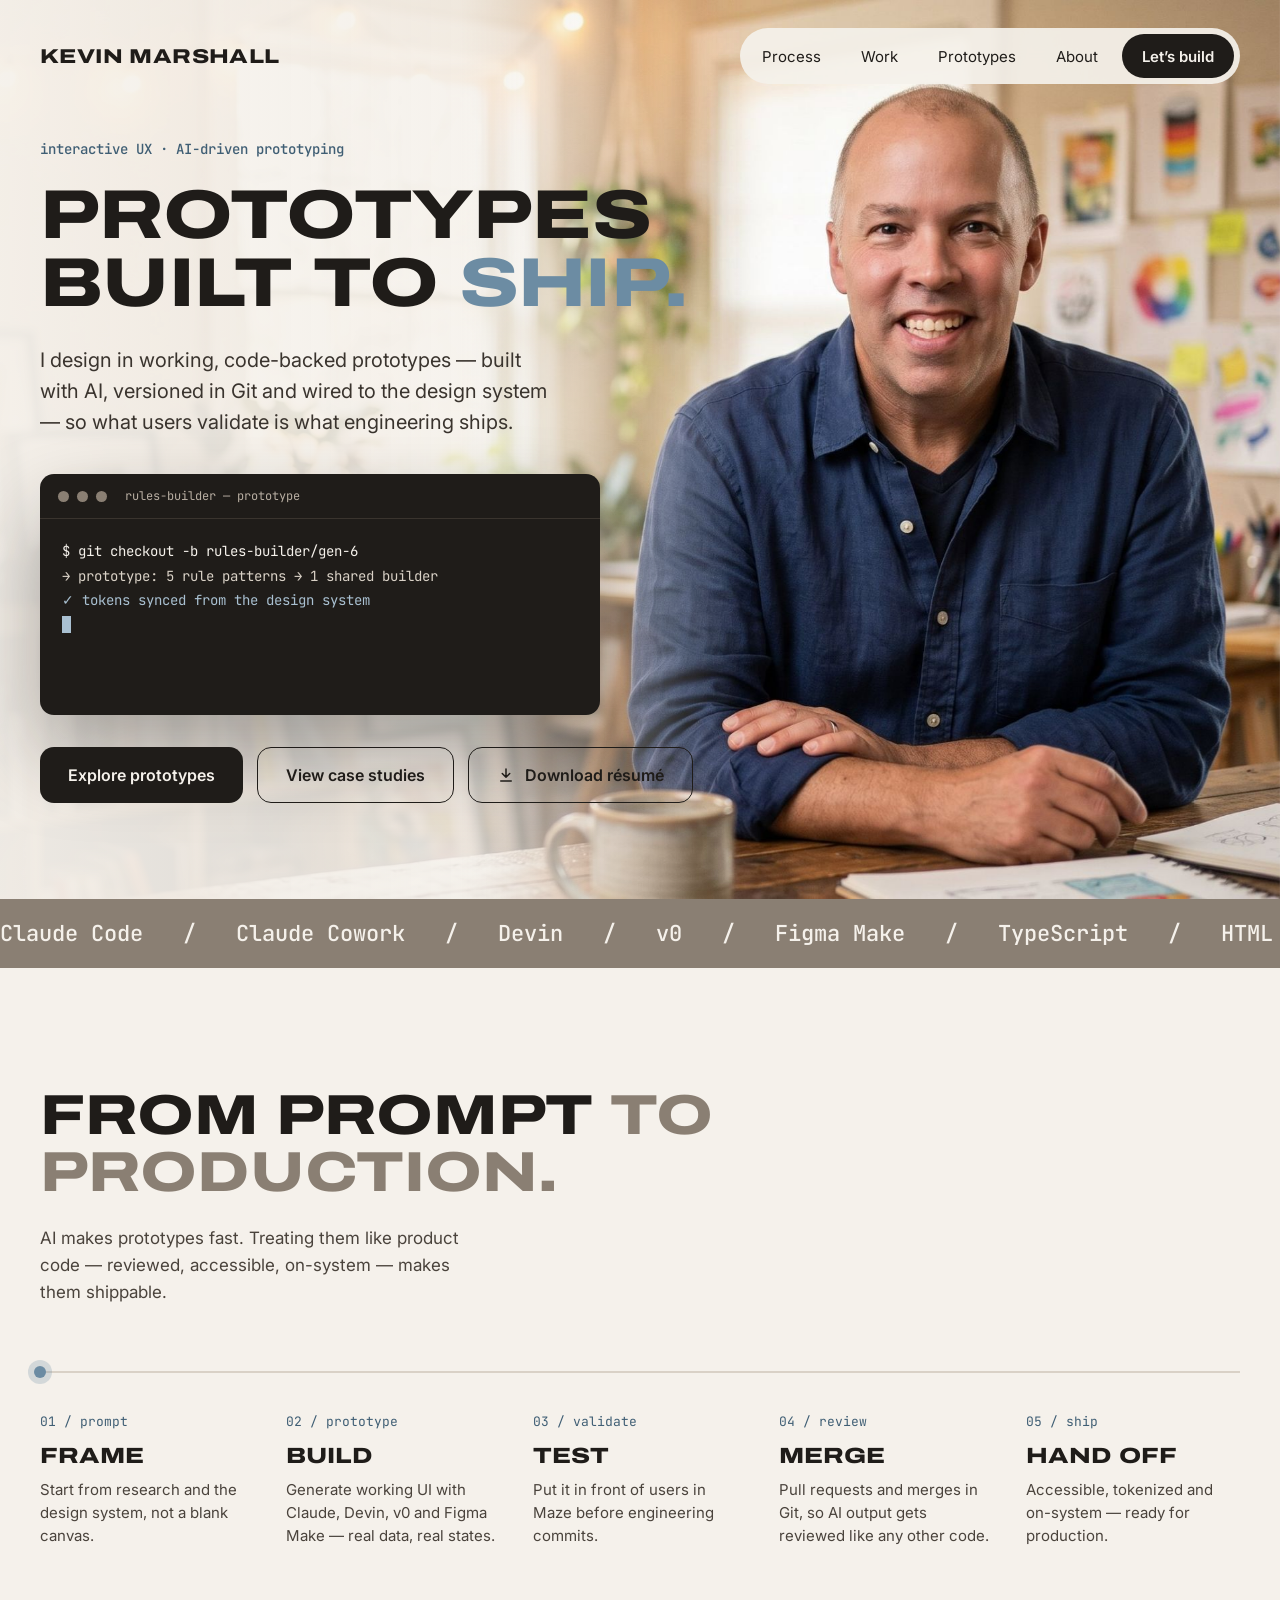
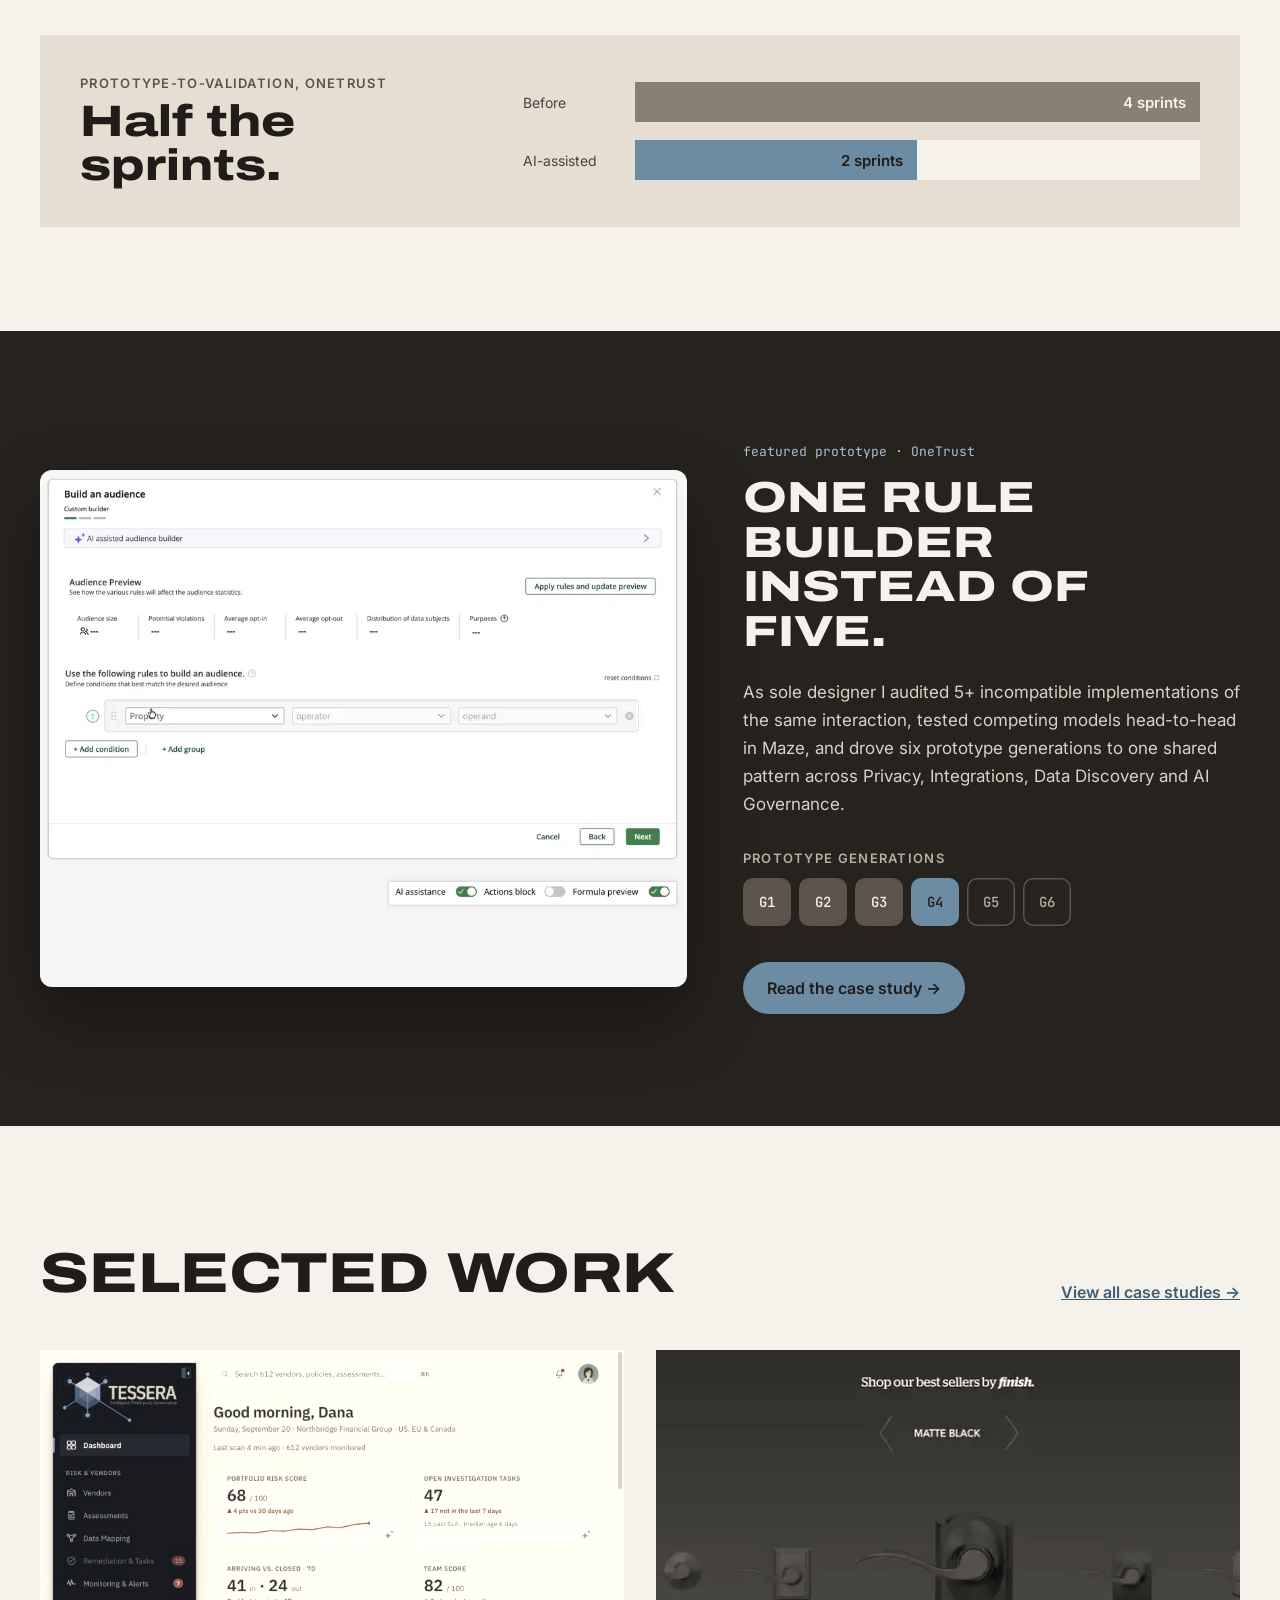
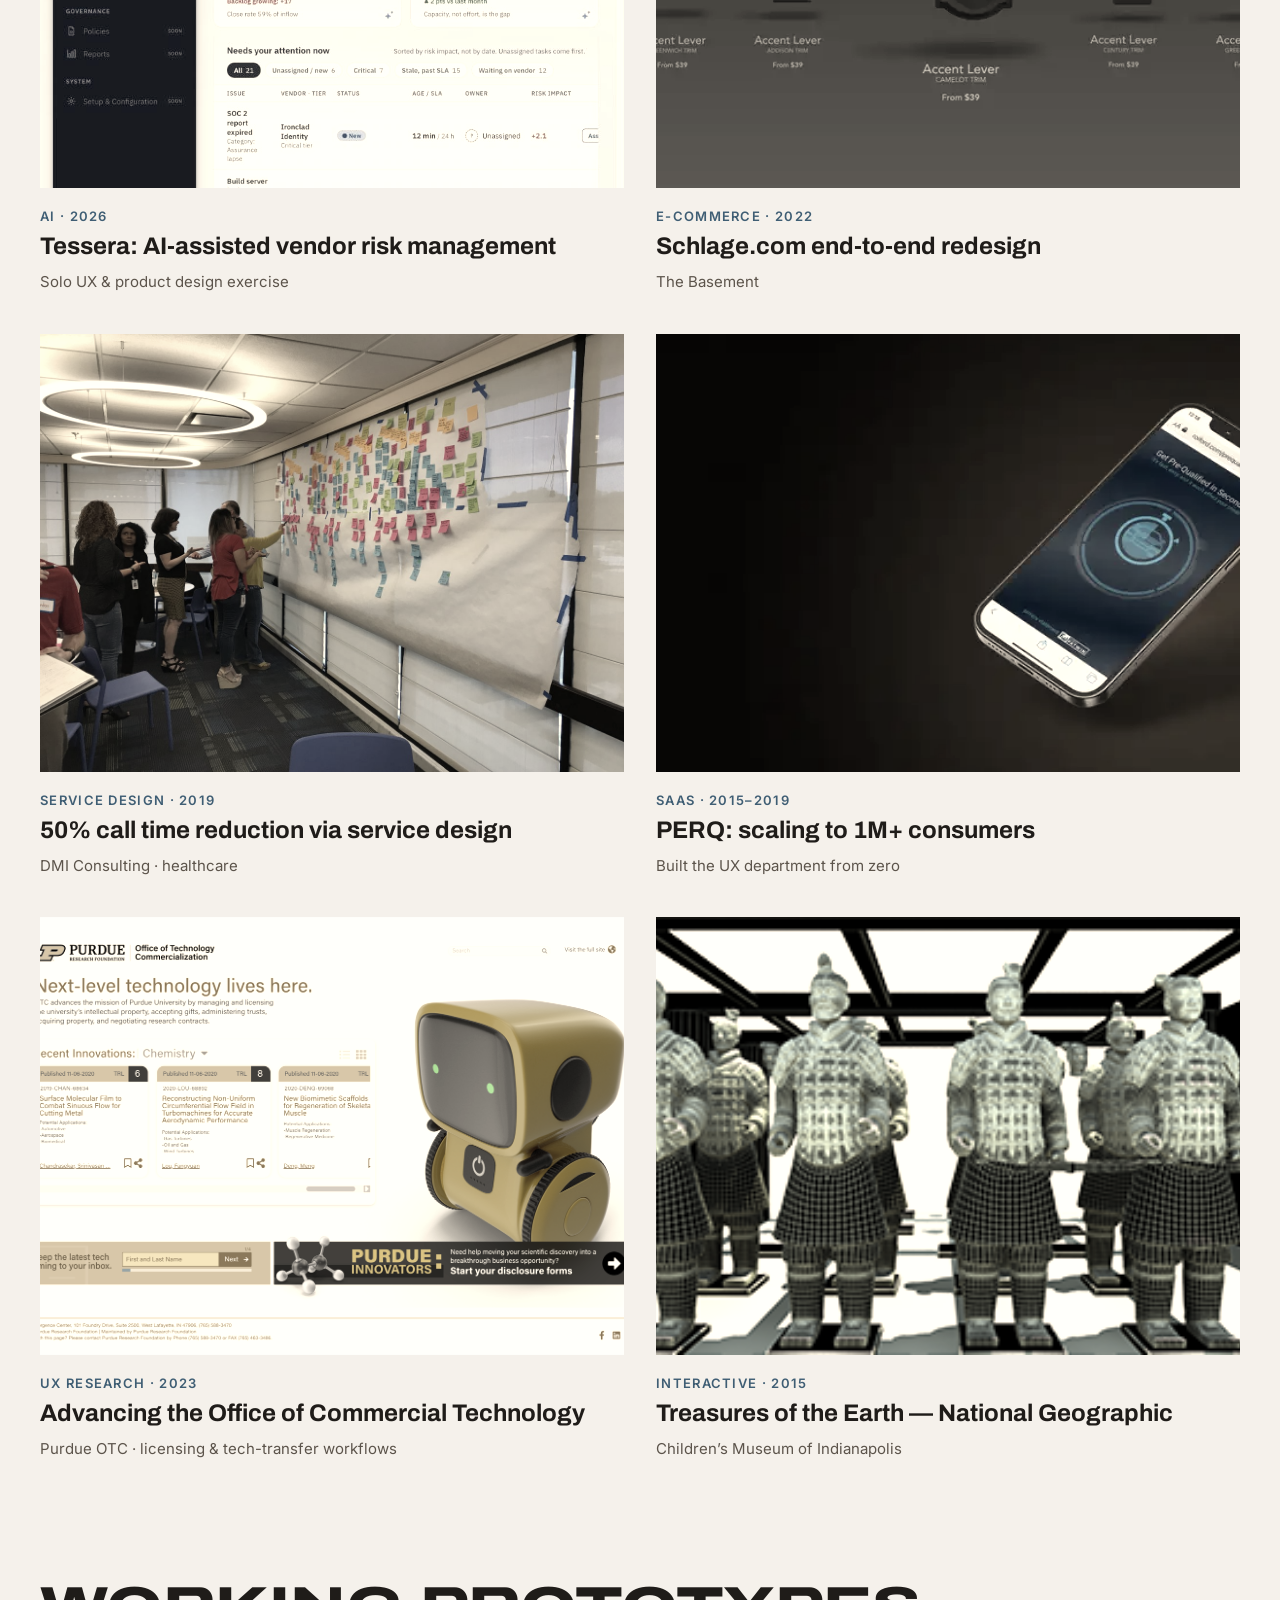
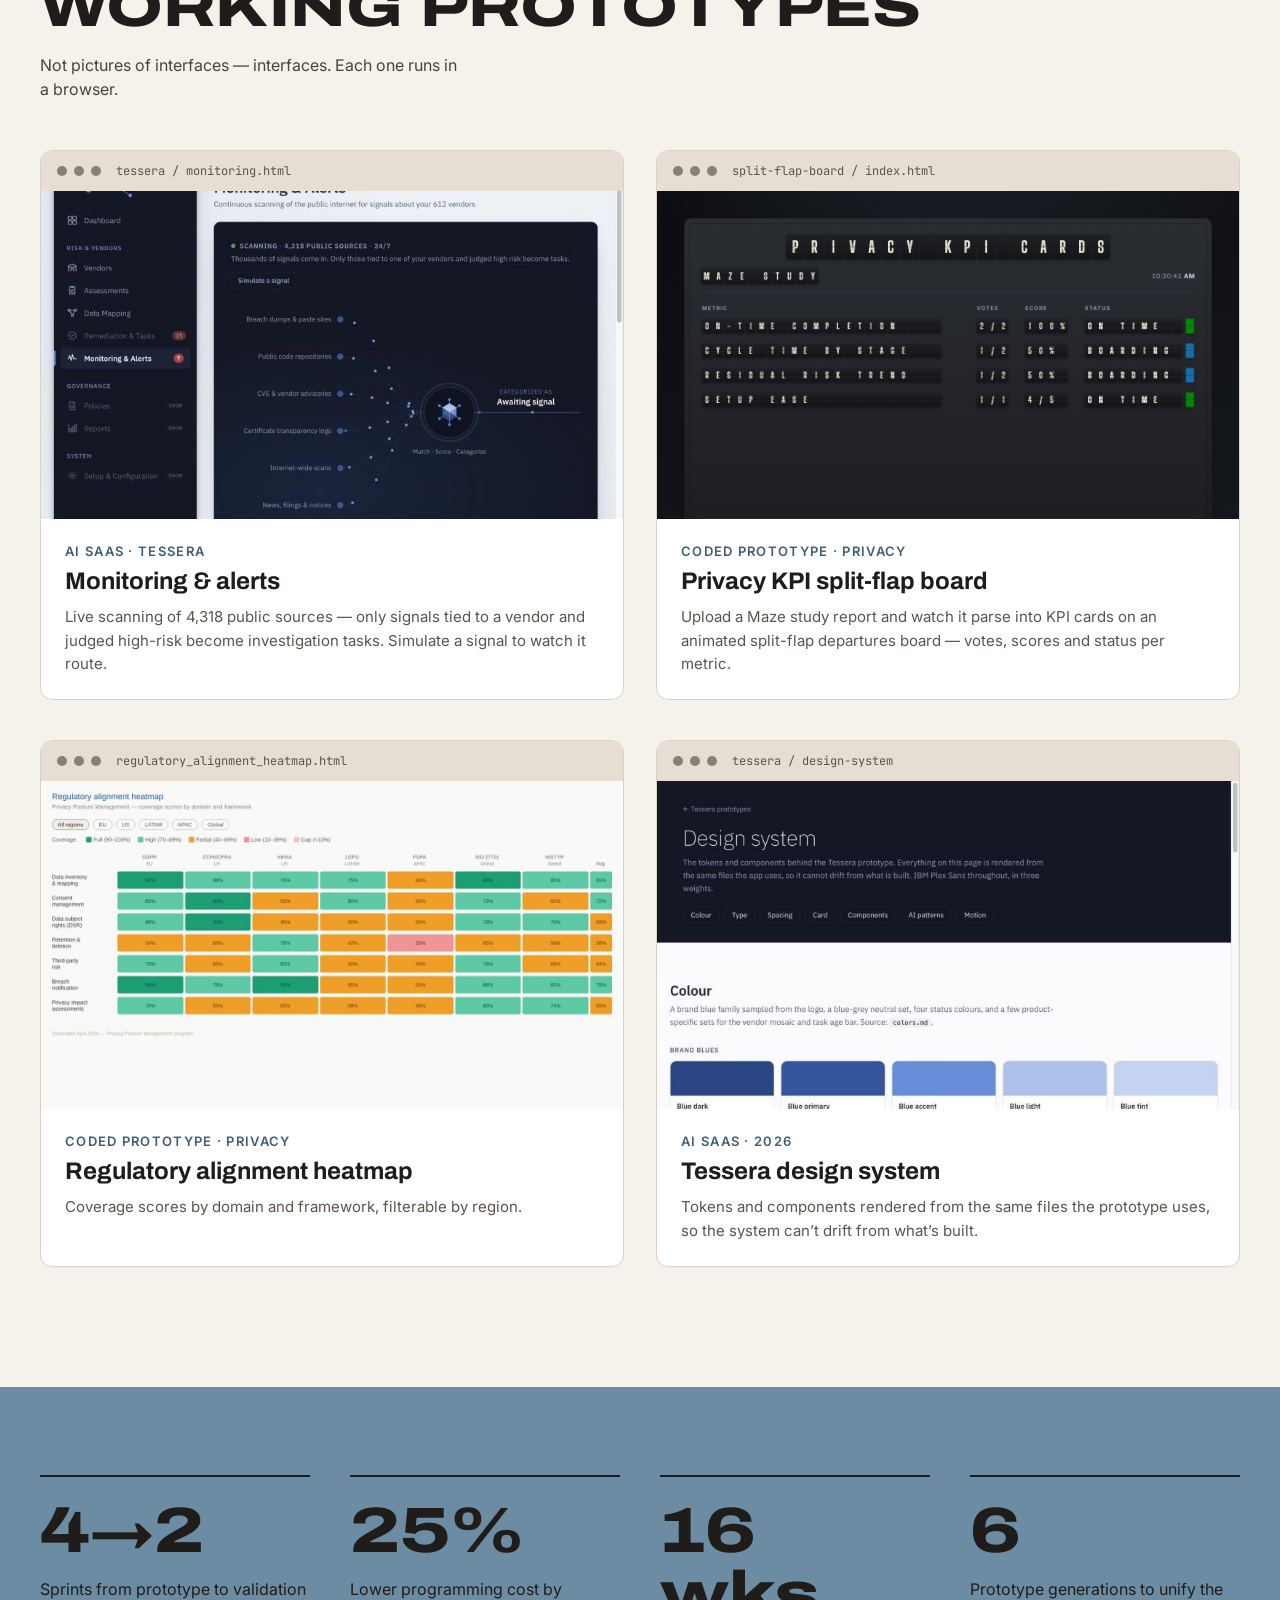
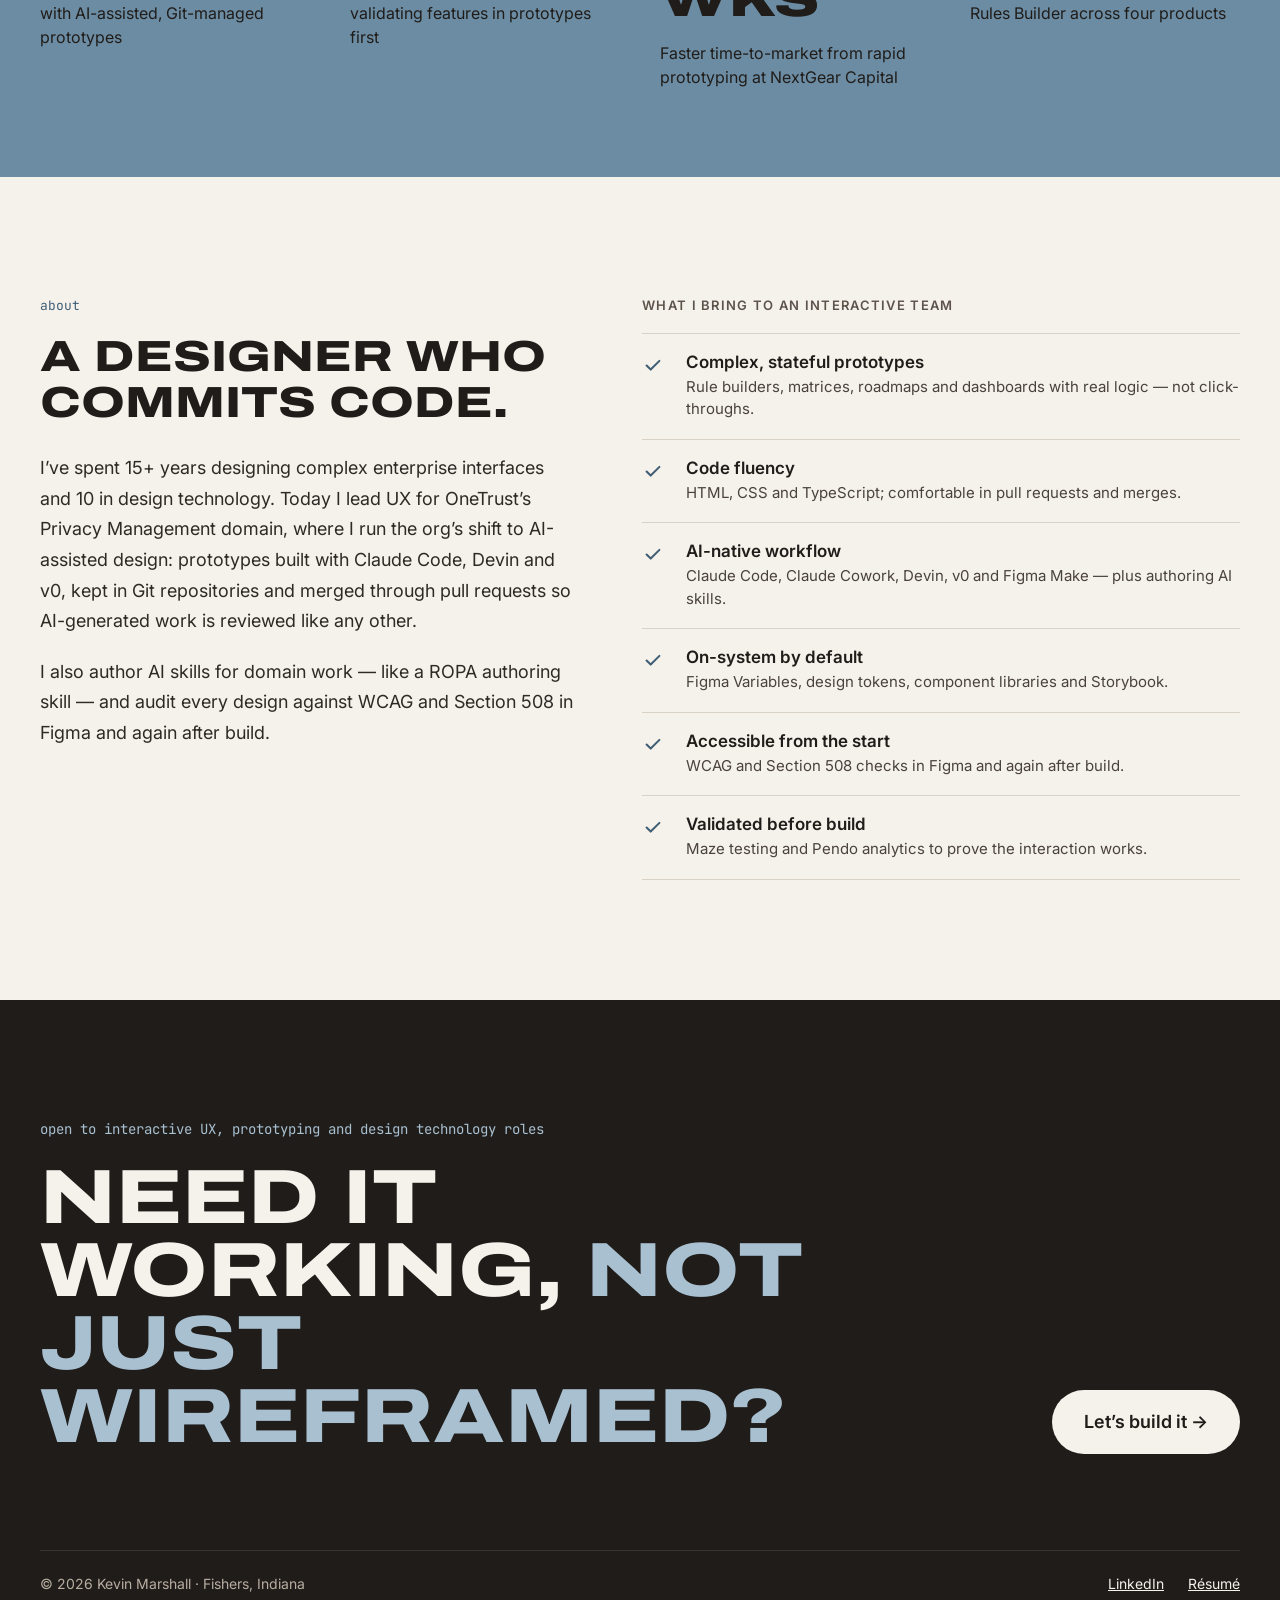
==== commit 26978752: "Replace remediation roadmap card with split-flap board prototype Swap the homepage "Working prototyp" ====
--- a/index.html
+++ b/index.html
@@ -373,20 +373,20 @@
           </div>
         </a>
       
-        <a href="/prototypes/ppm_remediation_roadmap.html" class="bd-card" style="display: block; border-radius: 12px; background: #FFFFFF; border: 1px solid #D9D1C6; overflow: hidden; color: #1F1C19">
+        <a target="_blank" rel="noopener" href="https://split-flap-board-ecru.vercel.app/" class="bd-card" style="display: block; border-radius: 12px; background: #FFFFFF; border: 1px solid #D9D1C6; overflow: hidden; color: #1F1C19">
           <div style="display: flex; align-items: center; gap: 7px; padding: 12px 16px; background: #E6DED3">
             <span style="width: 10px; height: 10px; border-radius: 50%; background: #8A7F73"></span>
             <span style="width: 10px; height: 10px; border-radius: 50%; background: #8A7F73"></span>
             <span style="width: 10px; height: 10px; border-radius: 50%; background: #8A7F73"></span>
-            <span style="margin-left: 8px; font-family: 'JetBrains Mono', monospace; font-size: 12px; color: #5C544B">ppm_remediation_roadmap.html</span>
-          </div>
-          <div style="aspect-ratio: 16 / 9; overflow: hidden; background: #F5F1EB">
-            <img class="bd-shot" src="/assets/images/redesign/ppm-remediation-roadmap.jpg" alt="Remediation roadmap" style="display: block; width: 100%; height: auto">
+            <span style="margin-left: 8px; font-family: 'JetBrains Mono', monospace; font-size: 12px; color: #5C544B">split-flap-board / index.html</span>
+          </div>
+          <div style="aspect-ratio: 16 / 9; overflow: hidden; background: #1A1C20">
+            <img class="bd-shot" src="/assets/images/redesign/split-flap-board.jpg" alt="Privacy KPI split-flap board" style="display: block; width: 100%; height: auto">
           </div>
           <div style="padding: 24px">
             <p style="margin: 0 0 8px; font-size: 13px; font-weight: 600; letter-spacing: 0.1em; text-transform: uppercase; color: #3F5E74">Coded prototype · Privacy</p>
-            <h3 style="margin: 0; font-family: Archivo, sans-serif; font-weight: 700; font-size: 24px; line-height: 1.2">Remediation roadmap</h3>
-            <p style="margin: 10px 0 0; font-size: 15px; line-height: 1.55; color: #5C544B">A 20-week plan with phased posture-score projections and a working timeline.</p>
+            <h3 style="margin: 0; font-family: Archivo, sans-serif; font-weight: 700; font-size: 24px; line-height: 1.2">Privacy KPI split-flap board</h3>
+            <p style="margin: 10px 0 0; font-size: 15px; line-height: 1.55; color: #5C544B">Upload a Maze study report and watch it parse into KPI cards on an animated split-flap departures board — votes, scores and status per metric.</p>
           </div>
         </a>
       
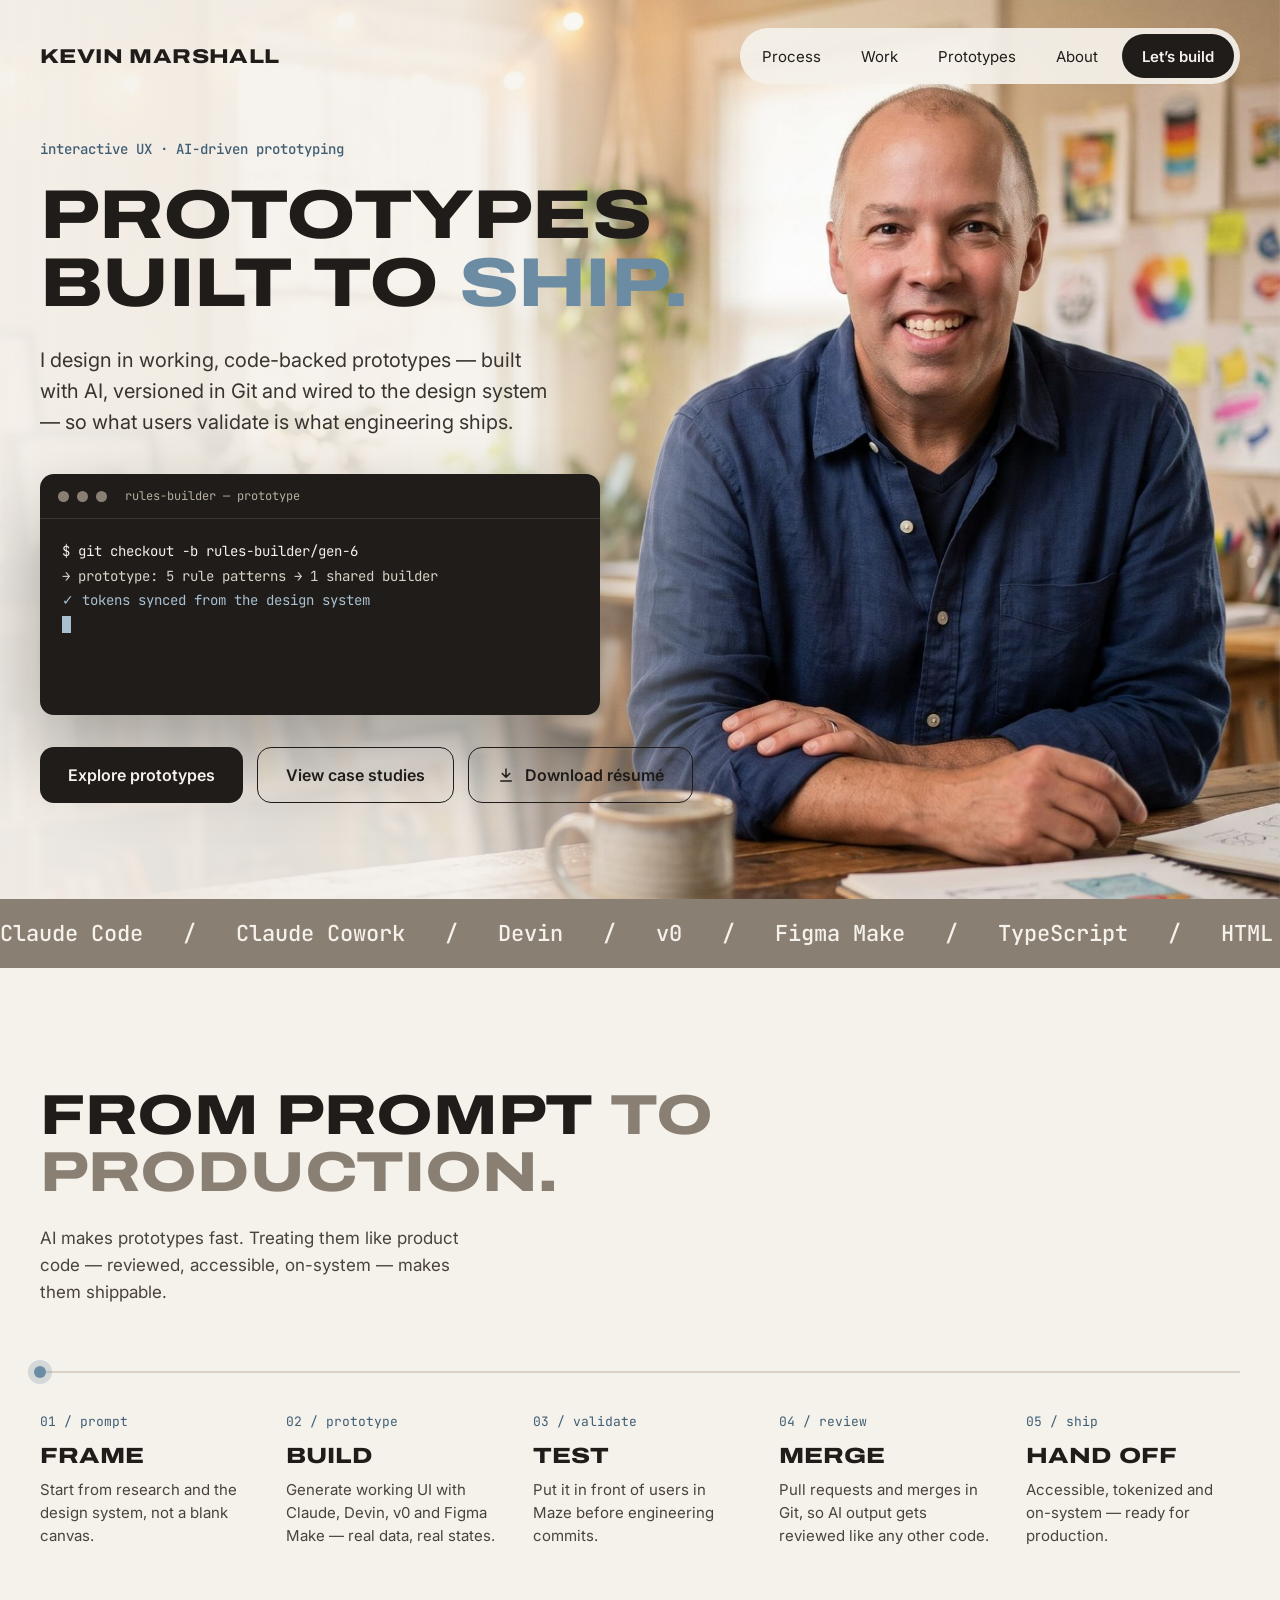
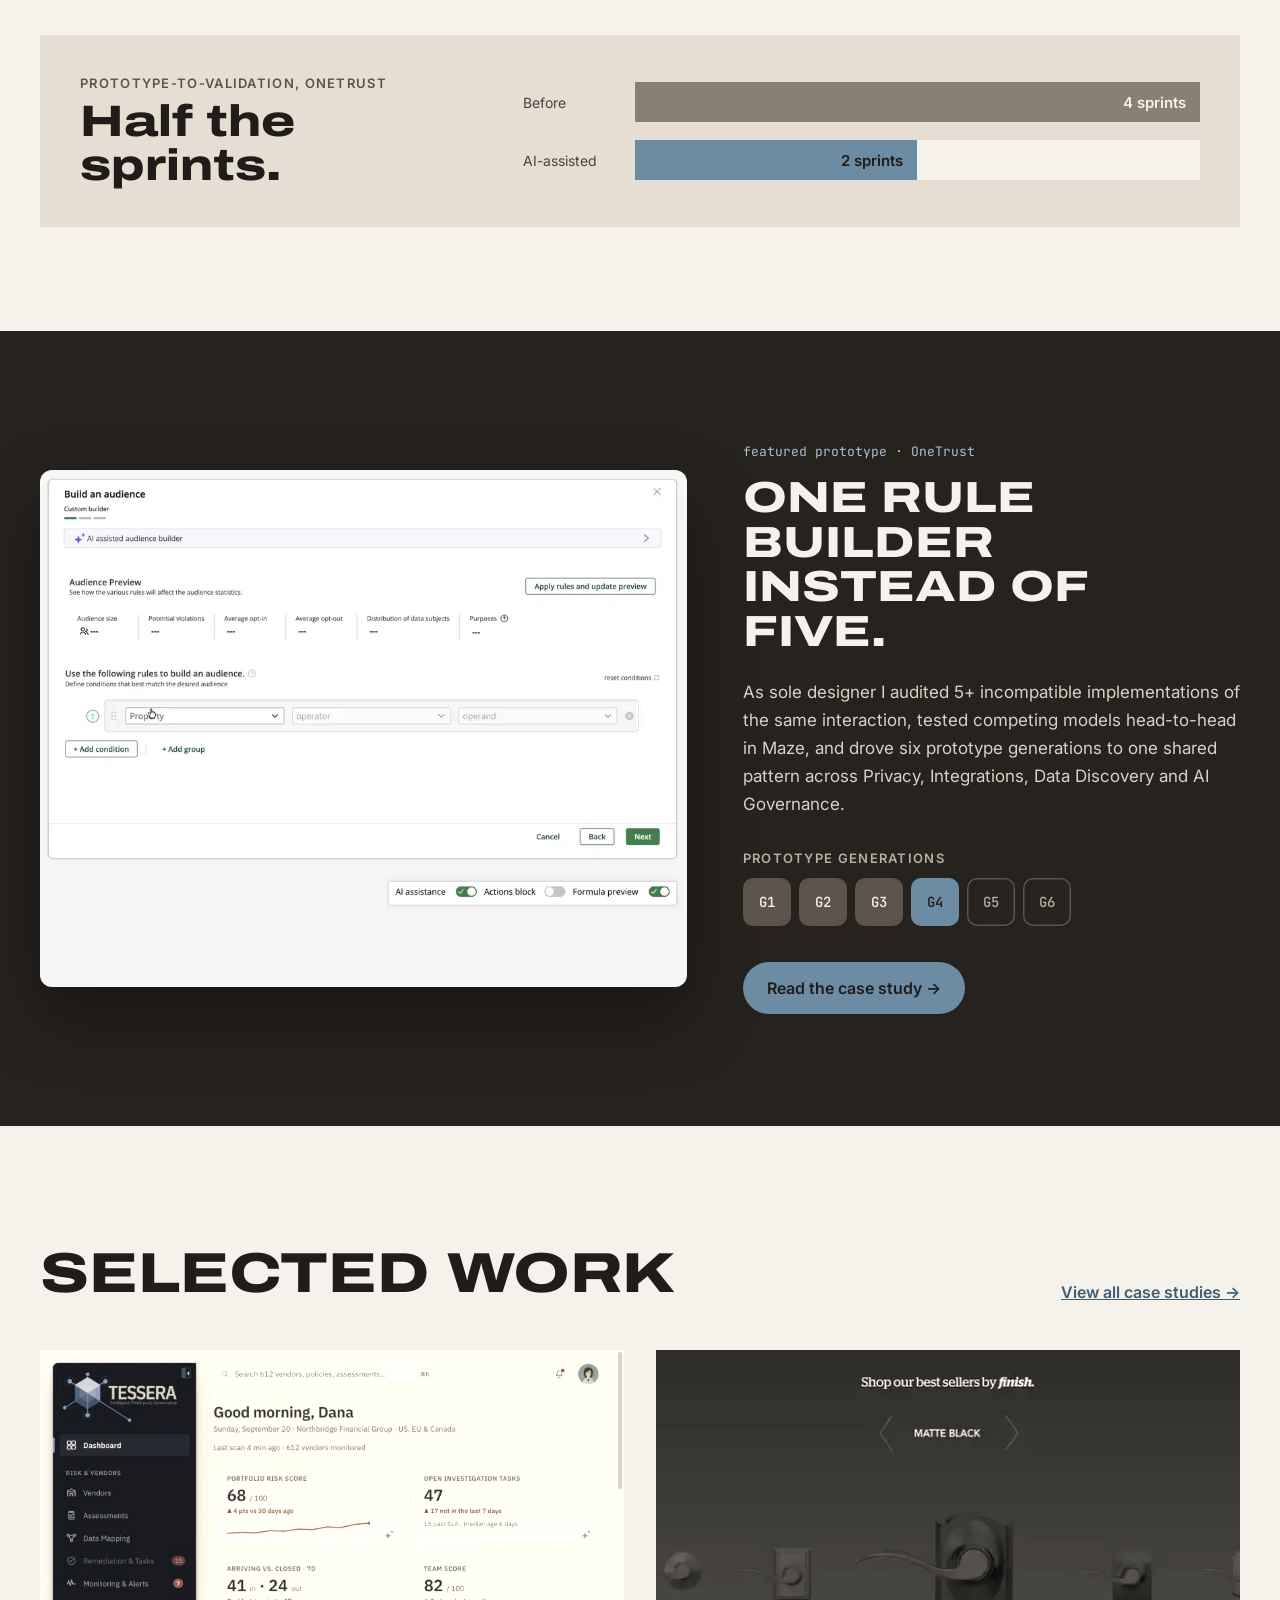
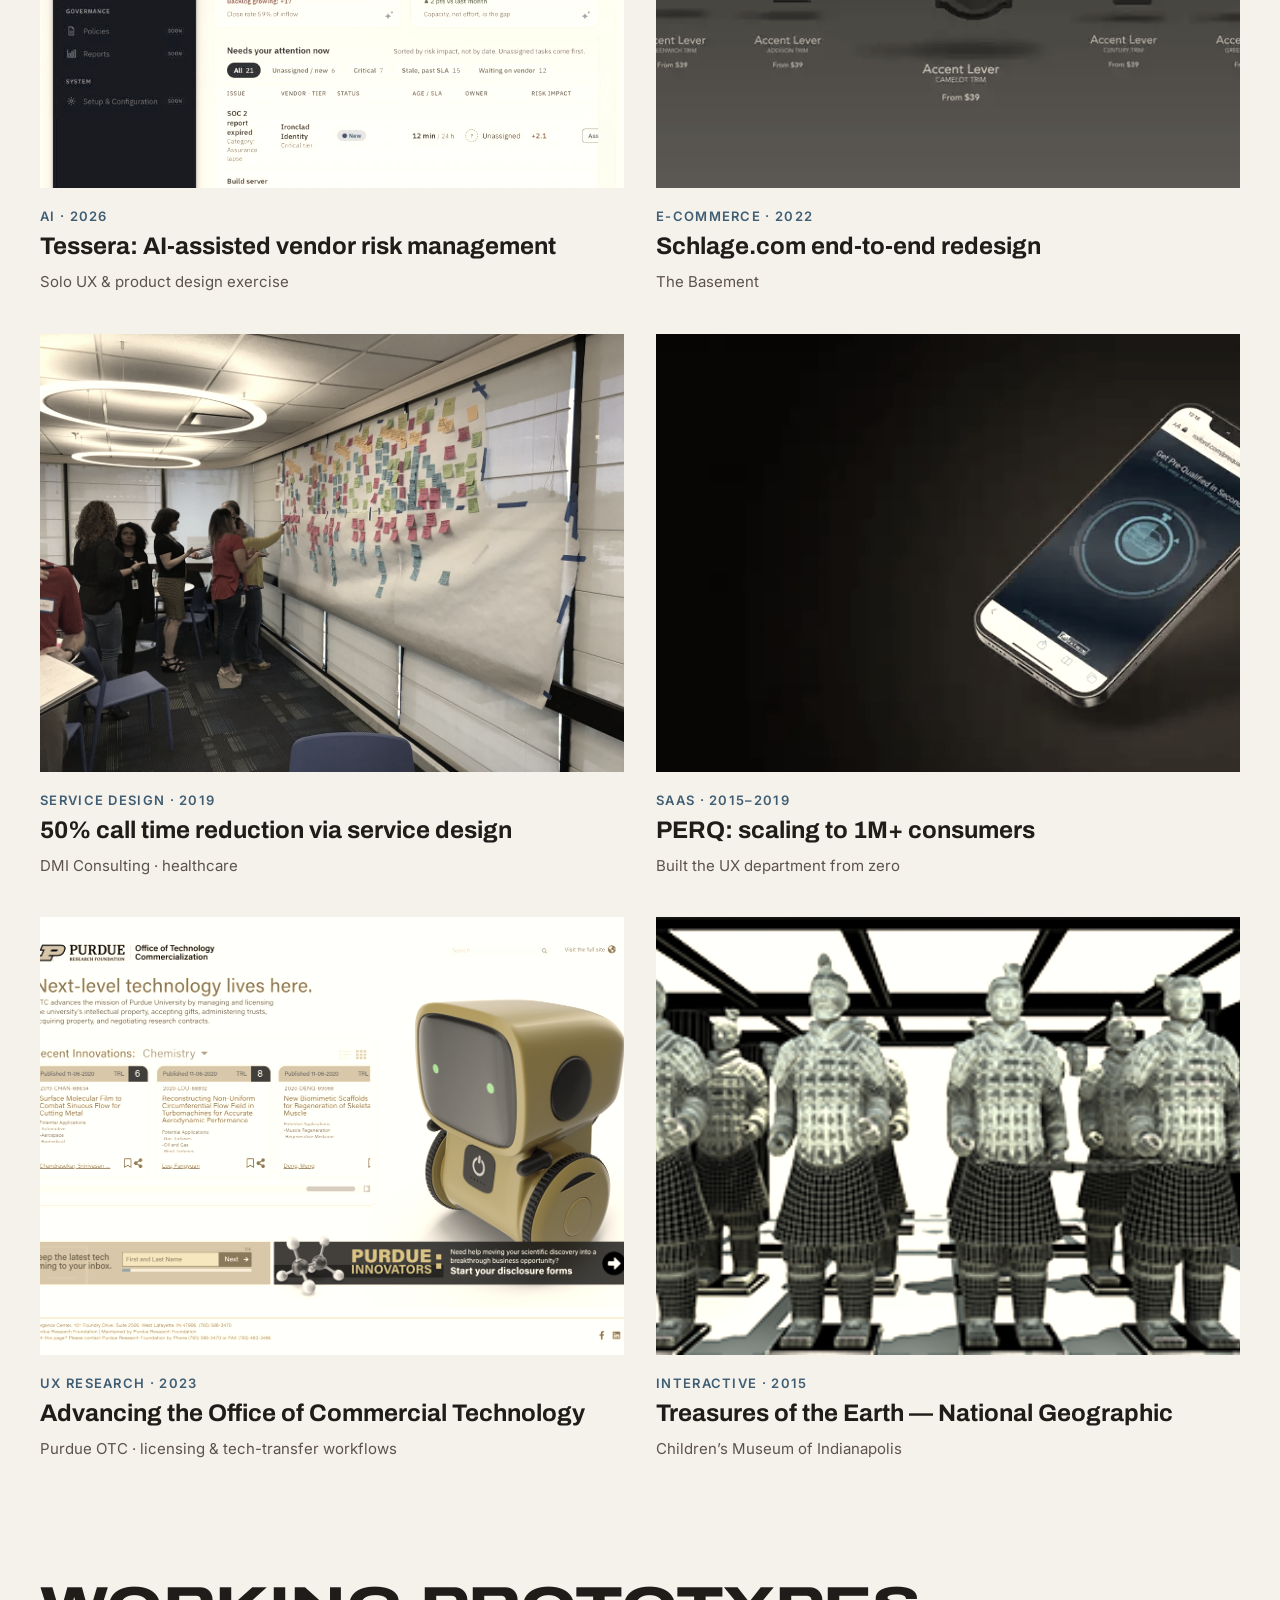
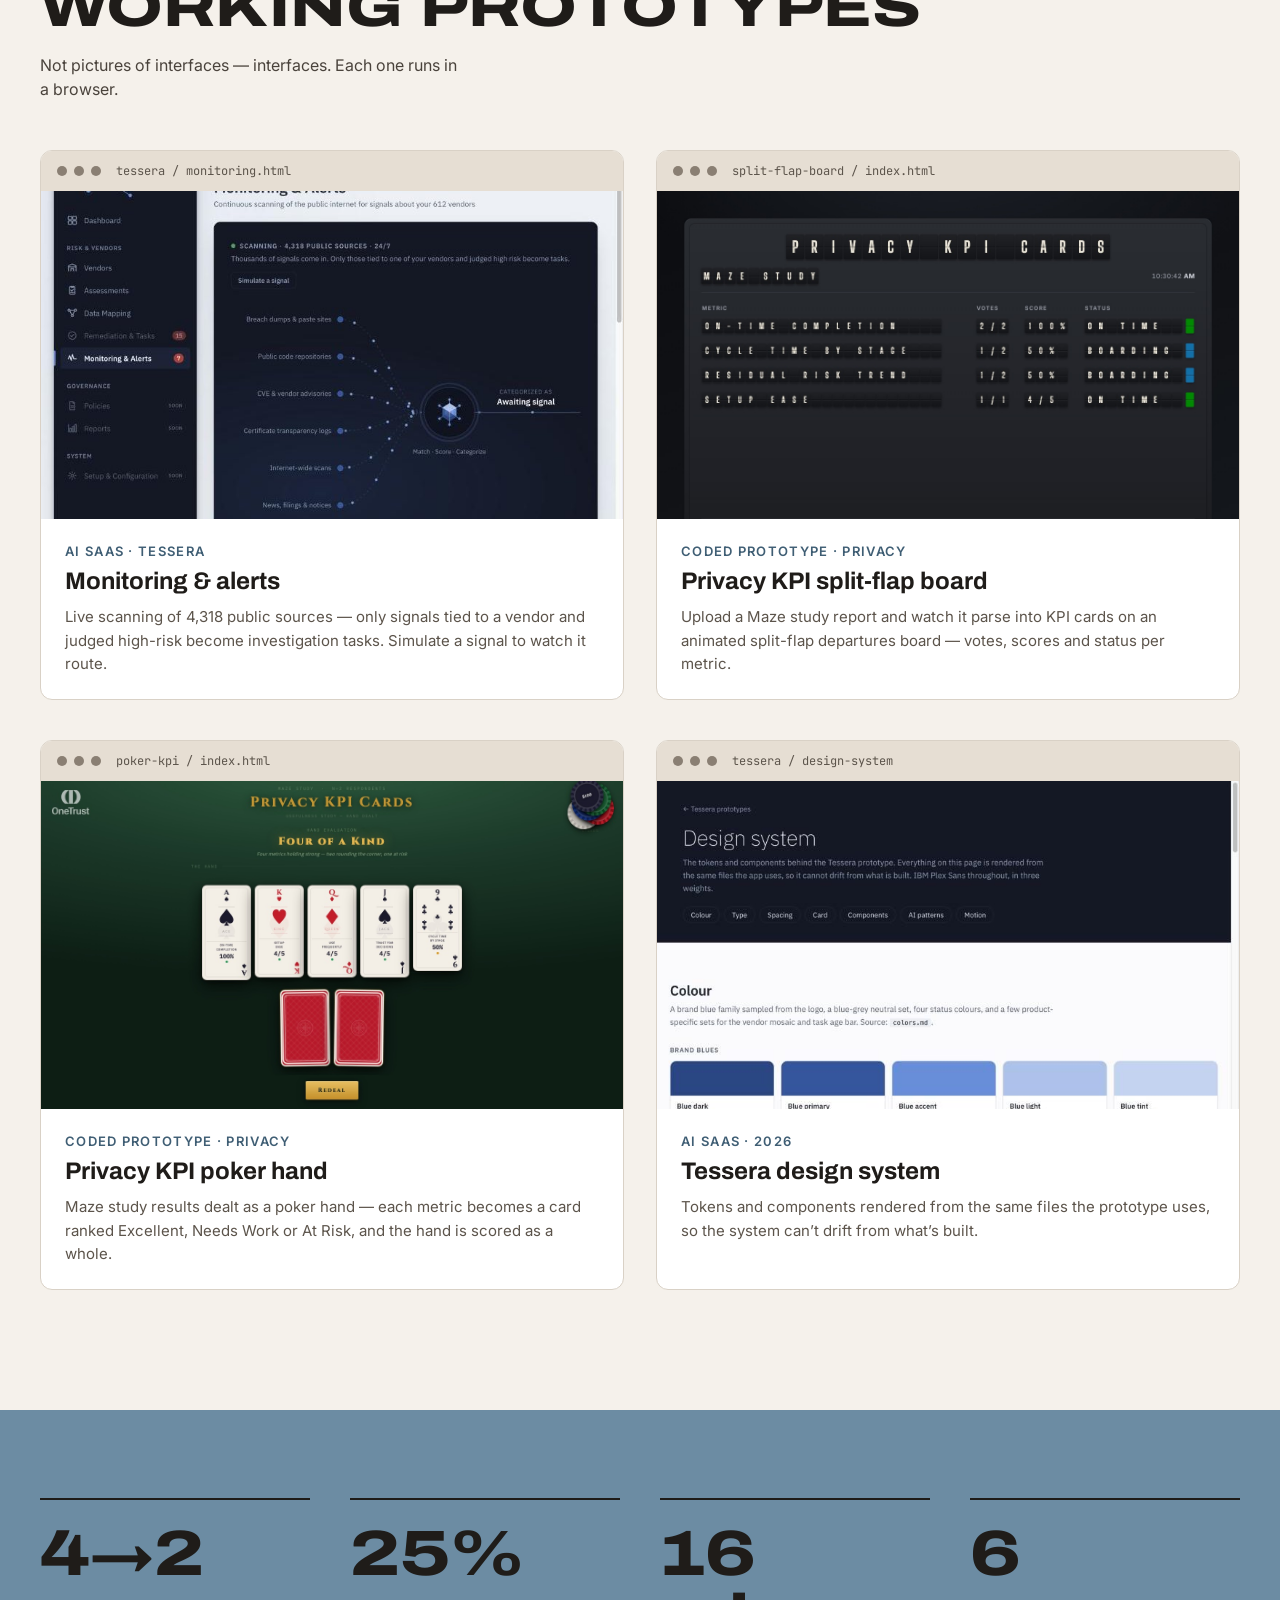
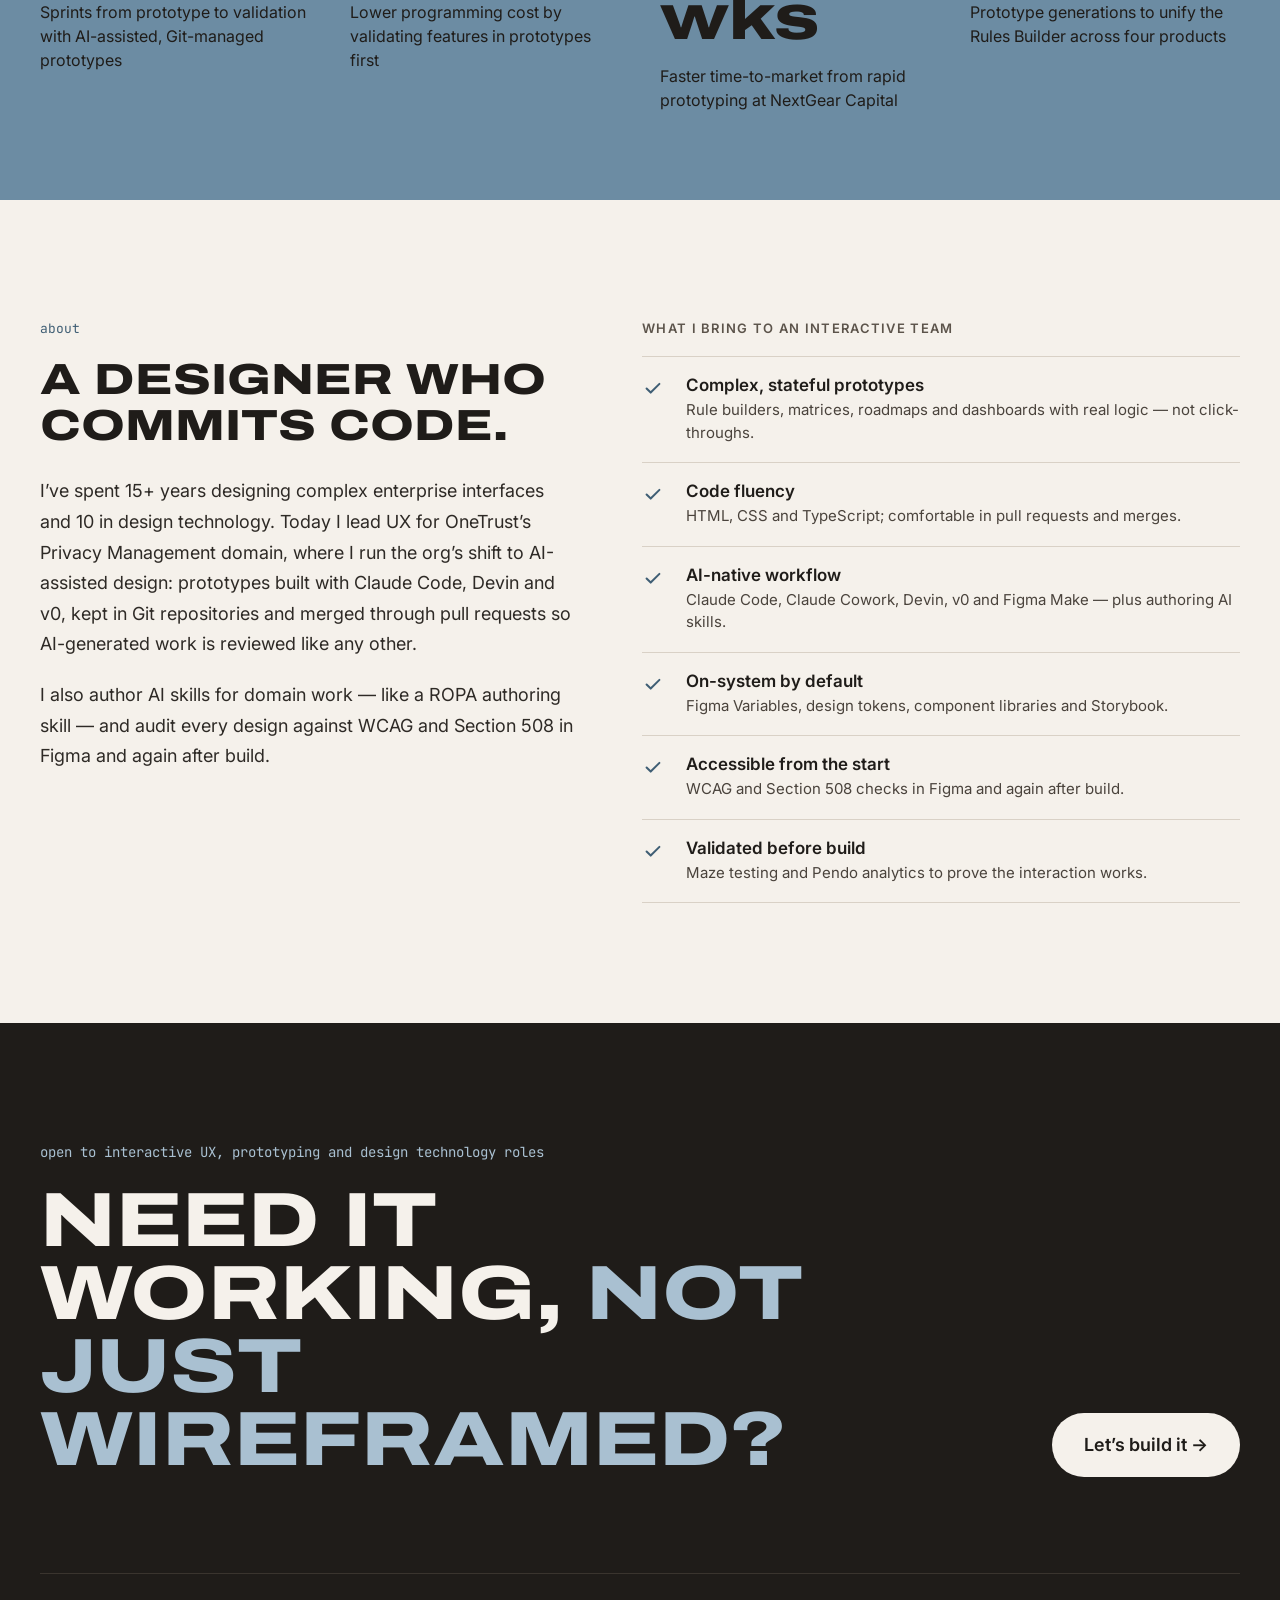
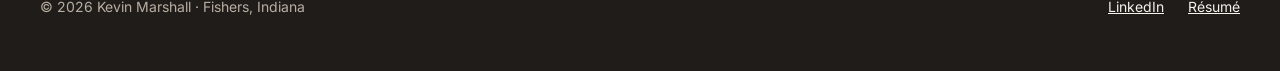
==== commit 1358b220: "Replace regulatory heatmap card with poker KPI prototype Swap the homepage "Working prototypes" card" ====
--- a/index.html
+++ b/index.html
@@ -390,20 +390,20 @@
           </div>
         </a>
       
-        <a href="/prototypes/regulatory_alignment_heatmap.html" class="bd-card" style="display: block; border-radius: 12px; background: #FFFFFF; border: 1px solid #D9D1C6; overflow: hidden; color: #1F1C19">
+        <a target="_blank" rel="noopener" href="https://poker-kpi.vercel.app/" class="bd-card" style="display: block; border-radius: 12px; background: #FFFFFF; border: 1px solid #D9D1C6; overflow: hidden; color: #1F1C19">
           <div style="display: flex; align-items: center; gap: 7px; padding: 12px 16px; background: #E6DED3">
             <span style="width: 10px; height: 10px; border-radius: 50%; background: #8A7F73"></span>
             <span style="width: 10px; height: 10px; border-radius: 50%; background: #8A7F73"></span>
             <span style="width: 10px; height: 10px; border-radius: 50%; background: #8A7F73"></span>
-            <span style="margin-left: 8px; font-family: 'JetBrains Mono', monospace; font-size: 12px; color: #5C544B">regulatory_alignment_heatmap.html</span>
-          </div>
-          <div style="aspect-ratio: 16 / 9; overflow: hidden; background: #F5F1EB">
-            <img class="bd-shot" src="/assets/images/redesign/ppm-regulatory-heatmap.jpg" alt="Regulatory alignment heatmap" style="display: block; width: 100%; height: auto">
+            <span style="margin-left: 8px; font-family: 'JetBrains Mono', monospace; font-size: 12px; color: #5C544B">poker-kpi / index.html</span>
+          </div>
+          <div style="aspect-ratio: 16 / 9; overflow: hidden; background: #12301F">
+            <img class="bd-shot" src="/assets/images/redesign/poker-kpi.jpg" alt="Privacy KPI poker hand" style="display: block; width: 100%; height: auto">
           </div>
           <div style="padding: 24px">
             <p style="margin: 0 0 8px; font-size: 13px; font-weight: 600; letter-spacing: 0.1em; text-transform: uppercase; color: #3F5E74">Coded prototype · Privacy</p>
-            <h3 style="margin: 0; font-family: Archivo, sans-serif; font-weight: 700; font-size: 24px; line-height: 1.2">Regulatory alignment heatmap</h3>
-            <p style="margin: 10px 0 0; font-size: 15px; line-height: 1.55; color: #5C544B">Coverage scores by domain and framework, filterable by region.</p>
+            <h3 style="margin: 0; font-family: Archivo, sans-serif; font-weight: 700; font-size: 24px; line-height: 1.2">Privacy KPI poker hand</h3>
+            <p style="margin: 10px 0 0; font-size: 15px; line-height: 1.55; color: #5C544B">Maze study results dealt as a poker hand — each metric becomes a card ranked Excellent, Needs Work or At Risk, and the hand is scored as a whole.</p>
           </div>
         </a>
       
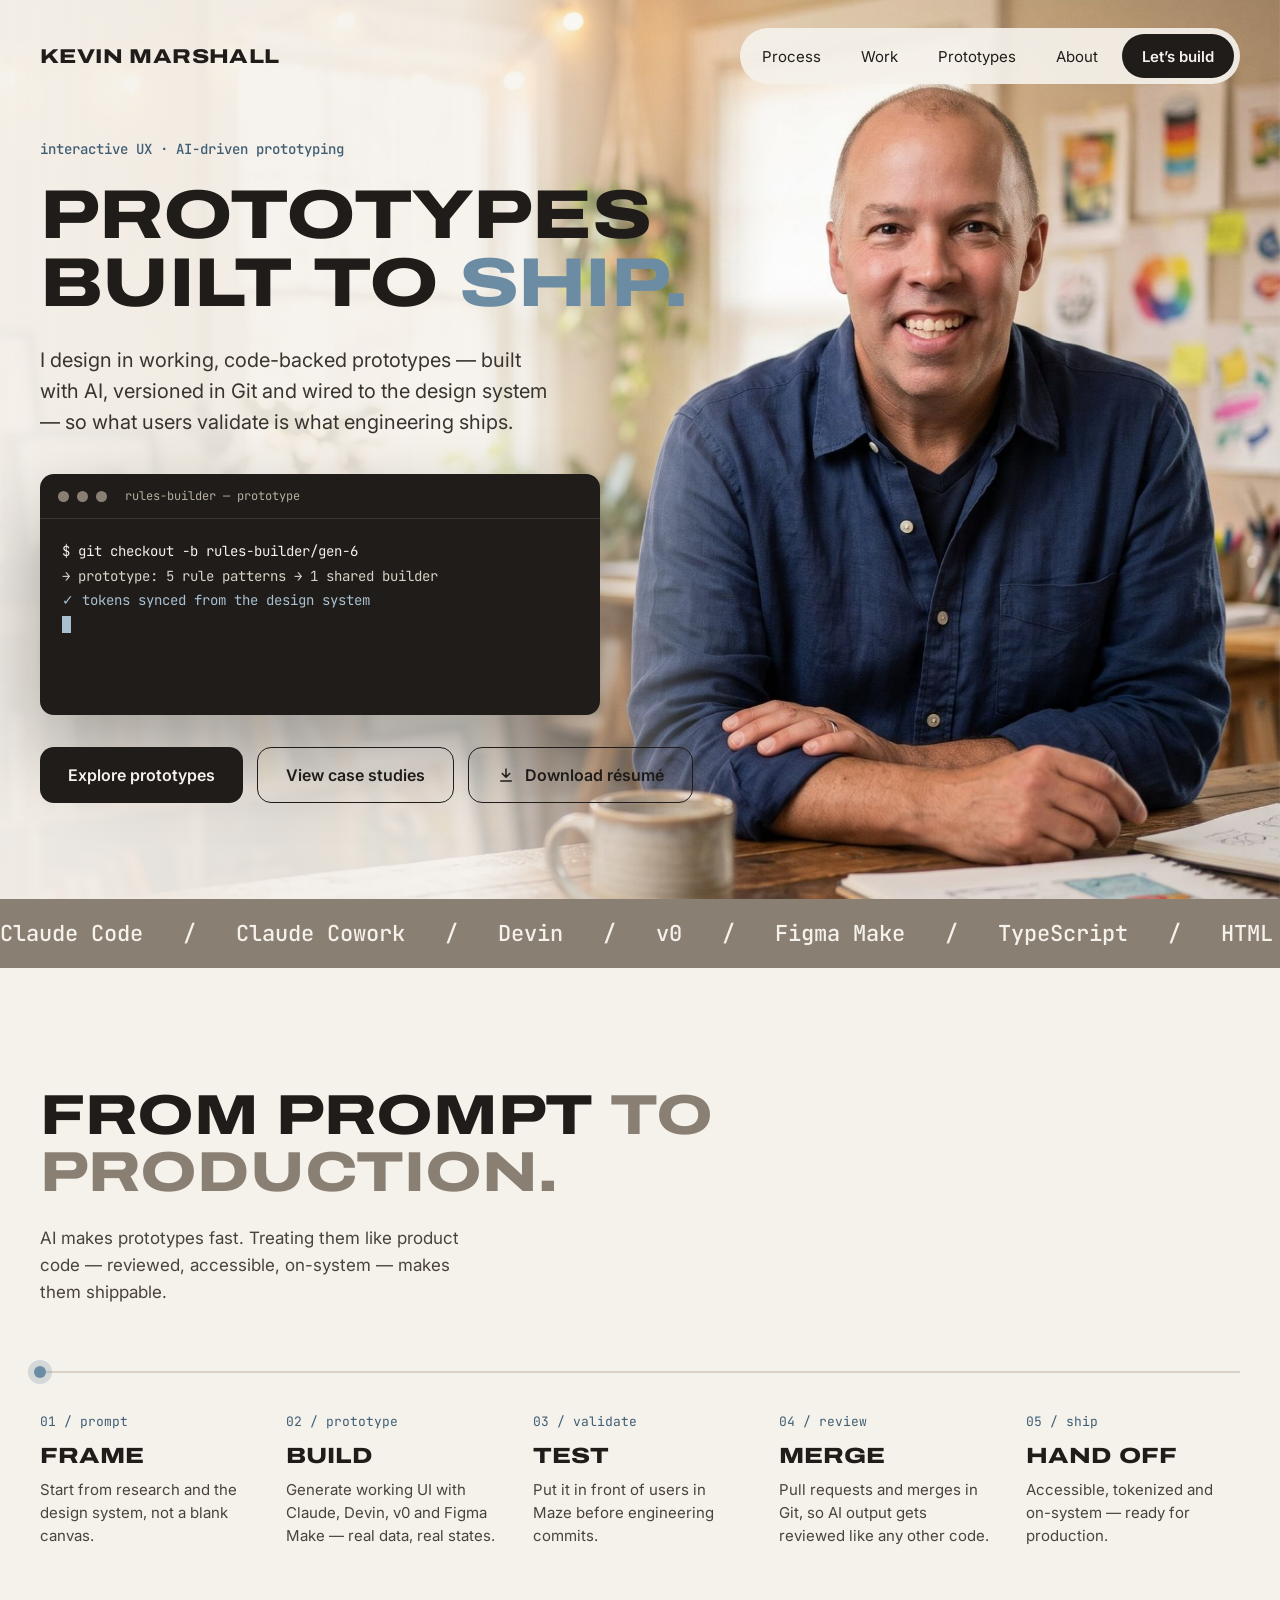
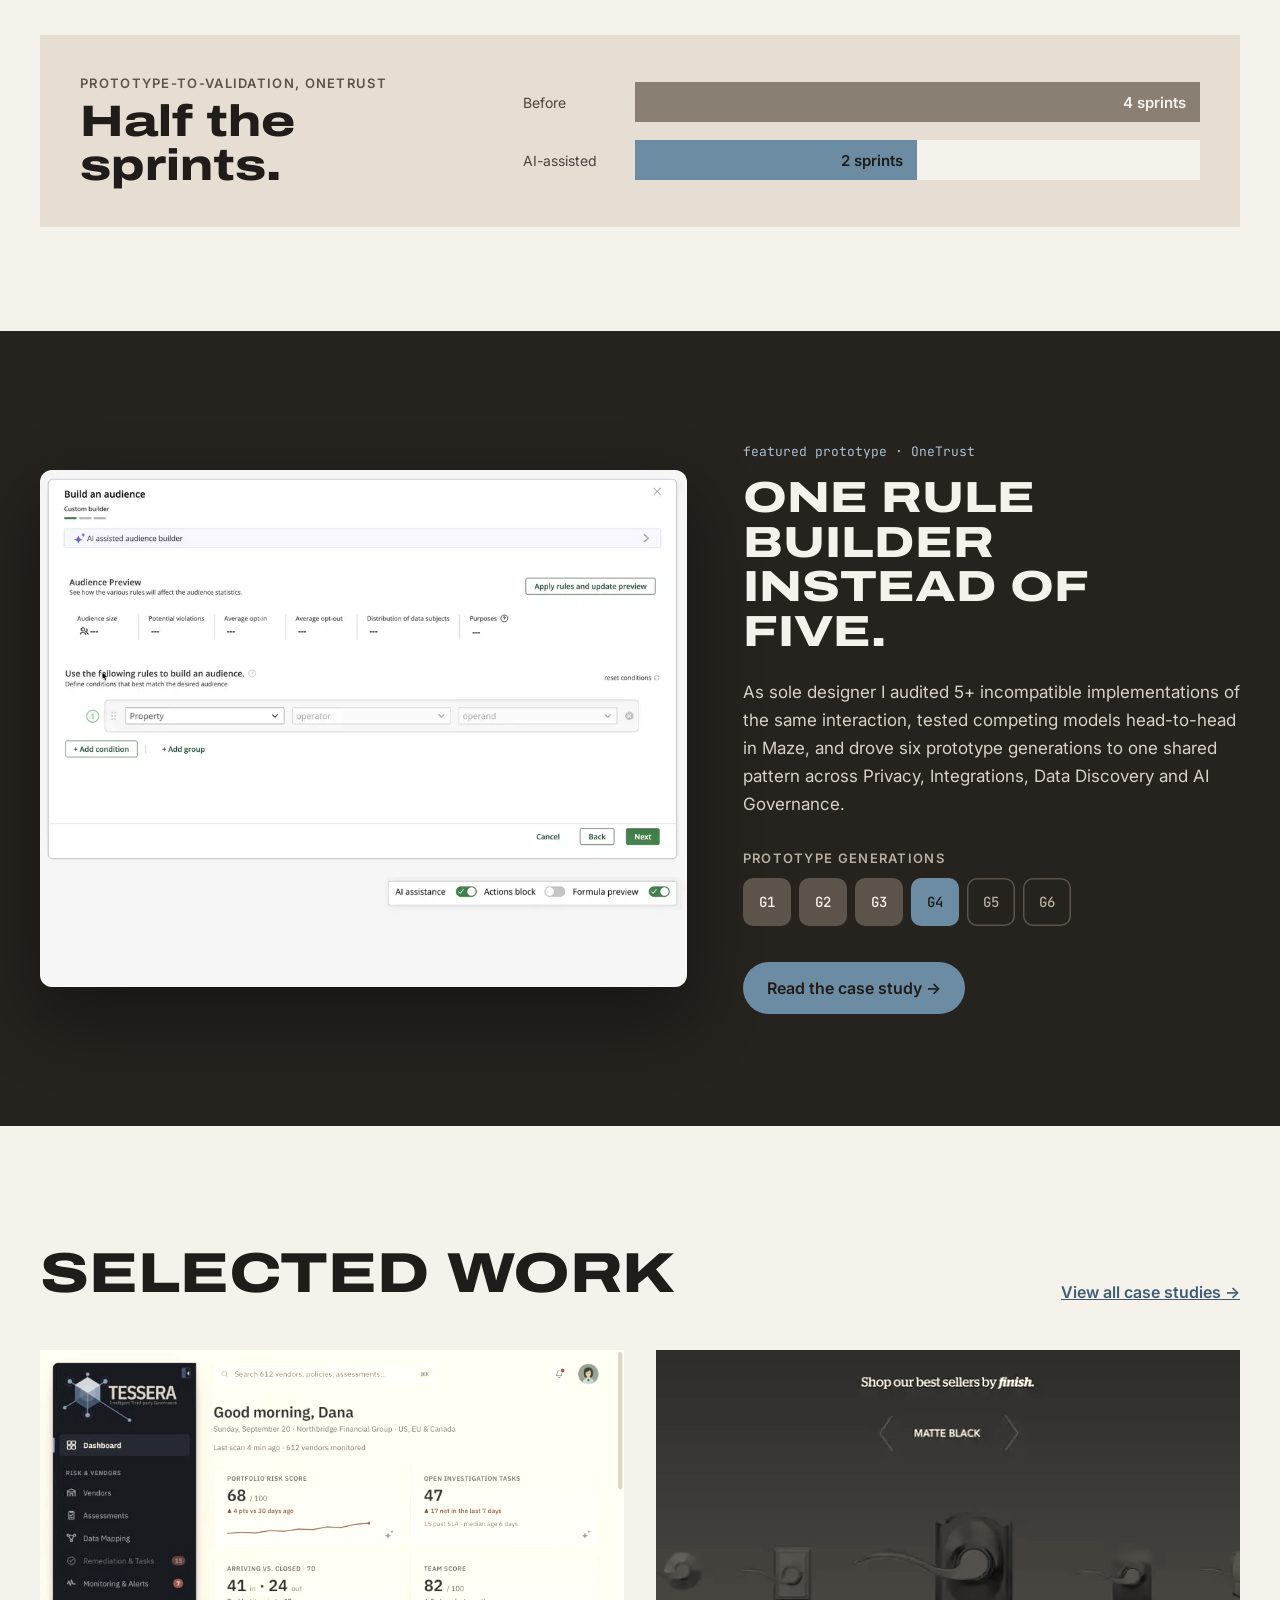
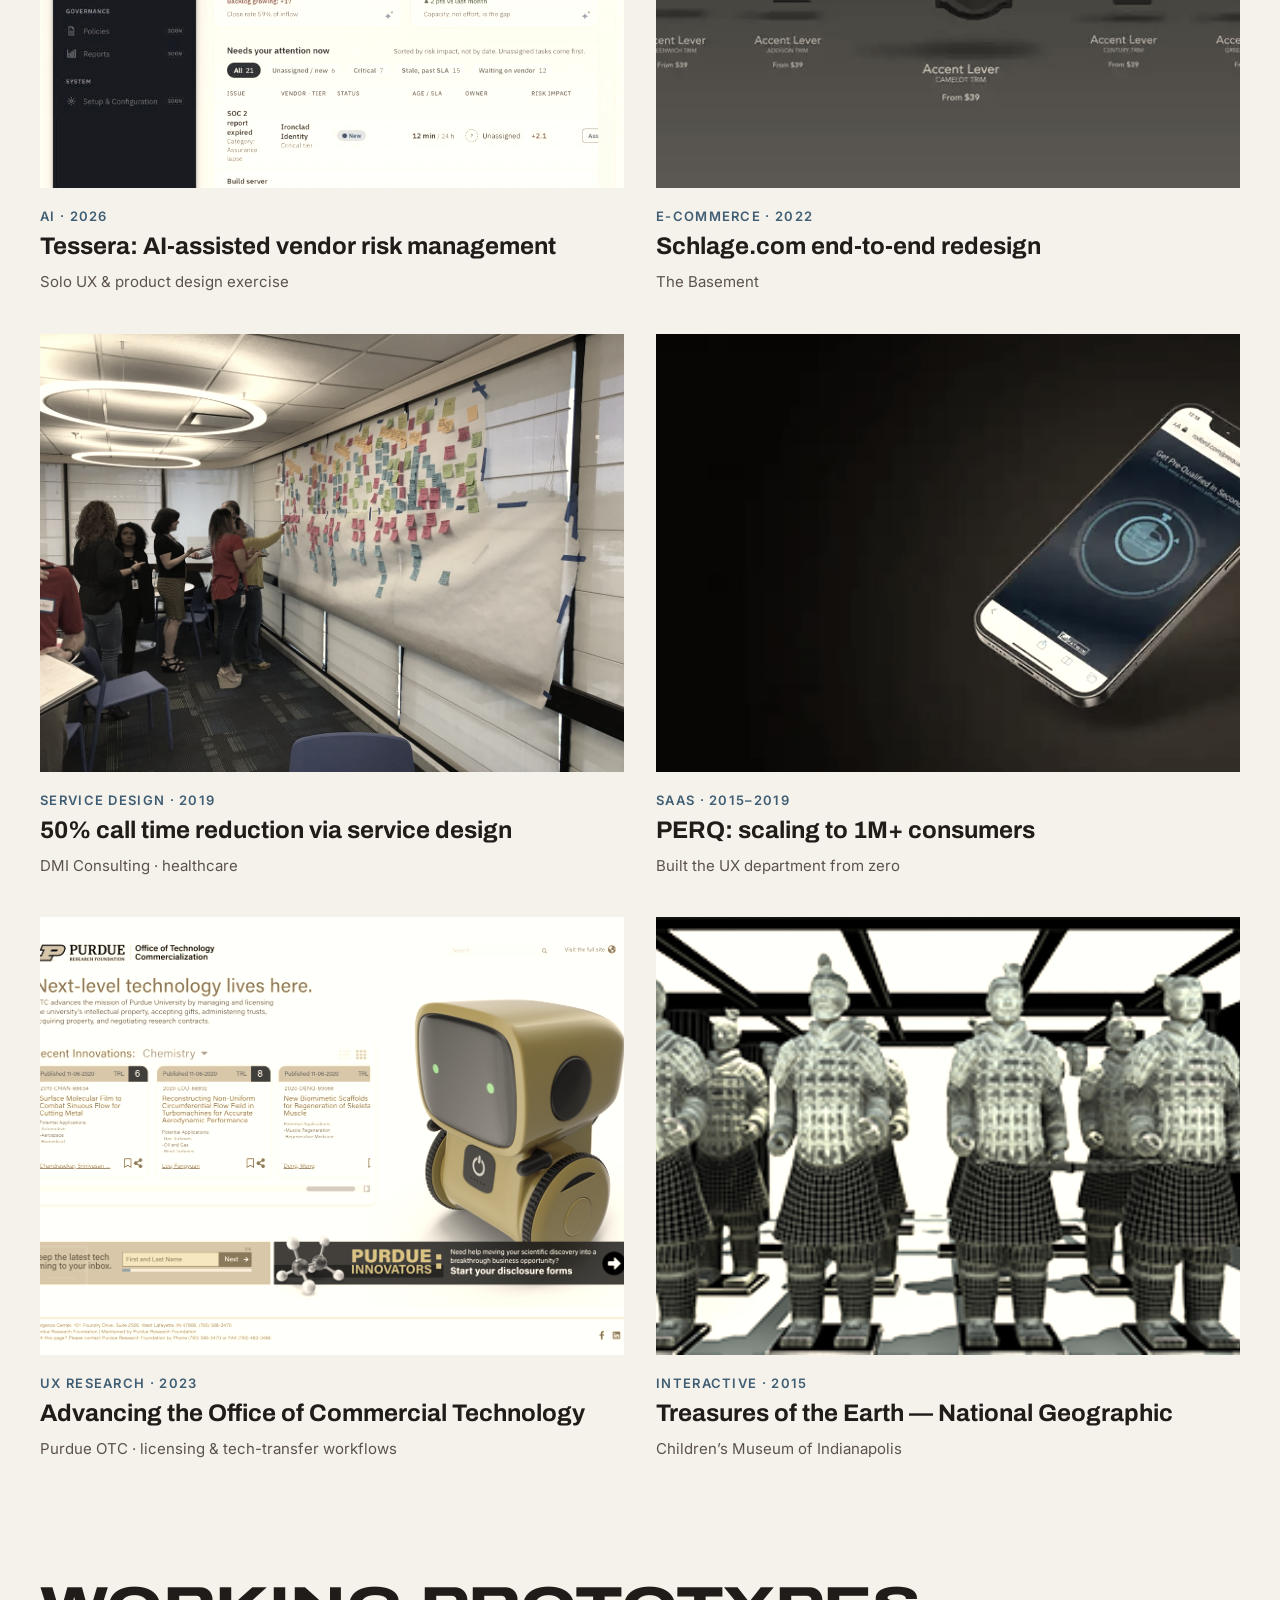
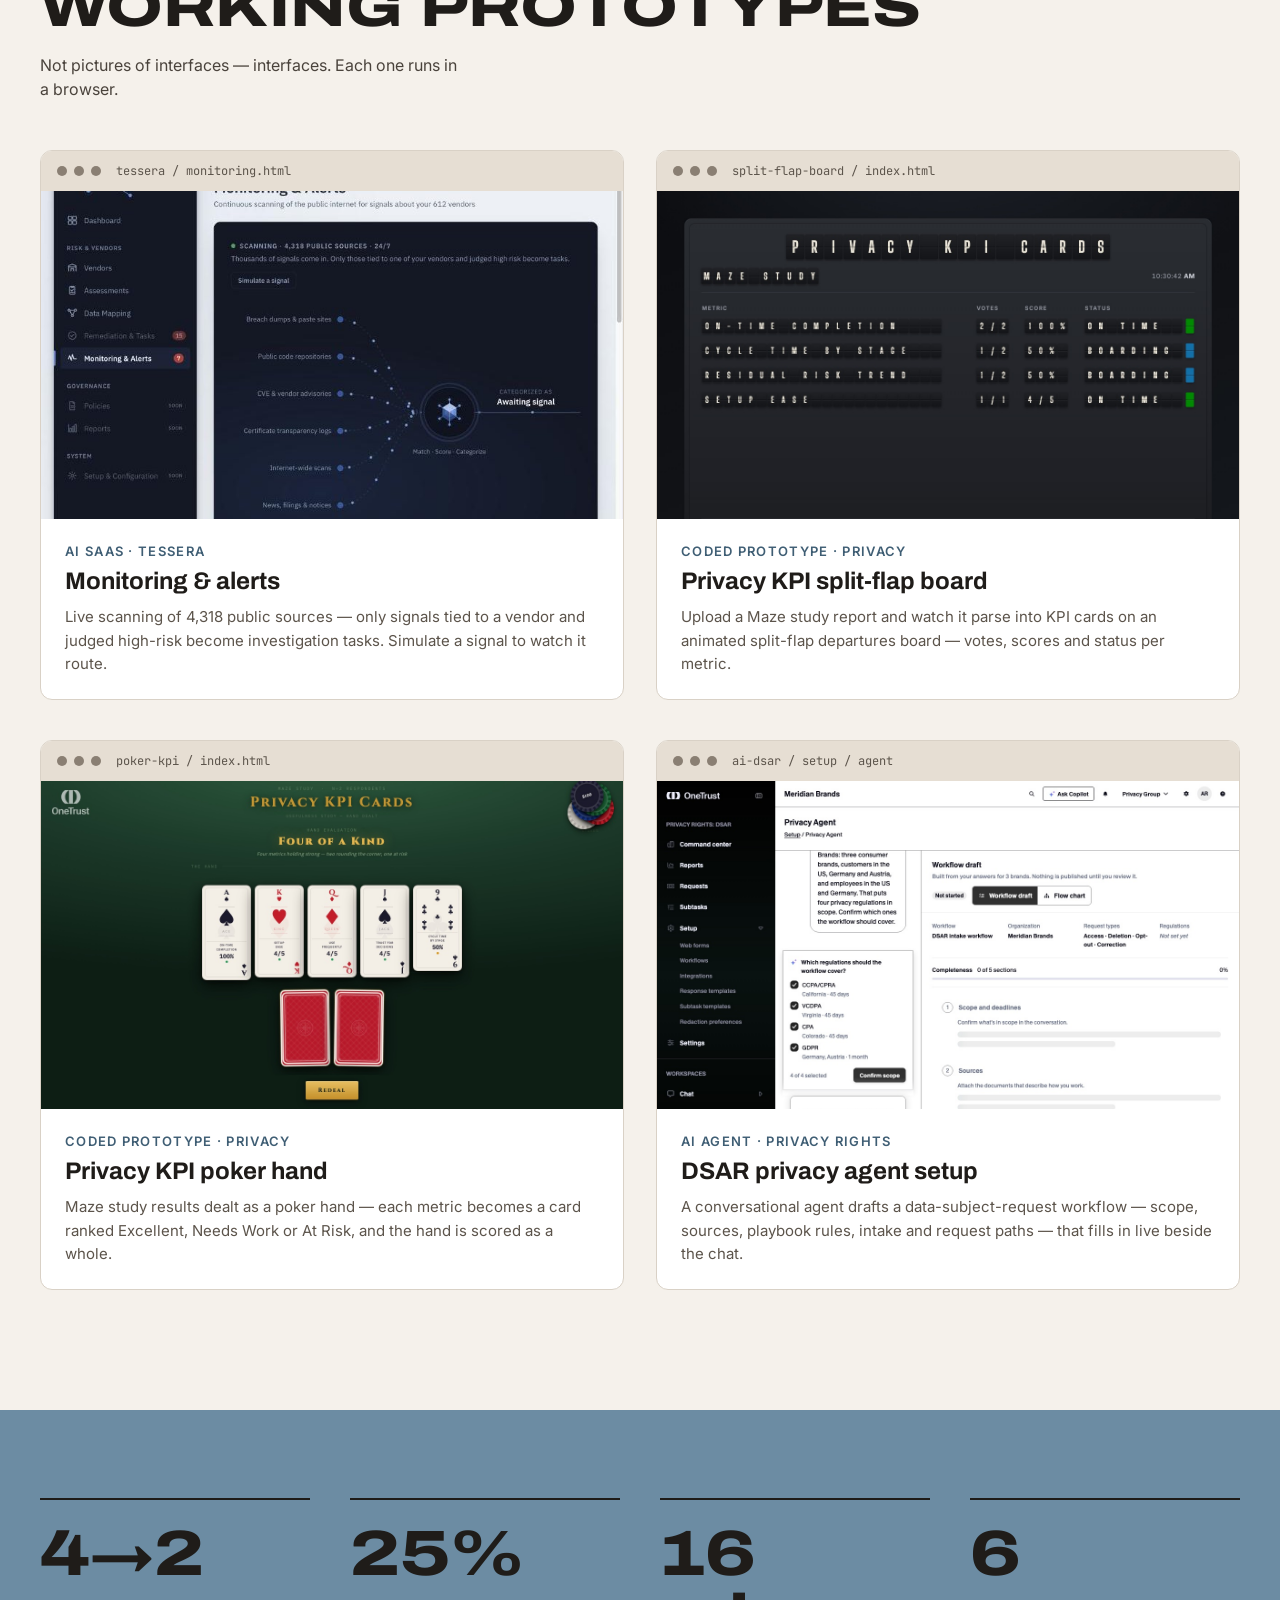
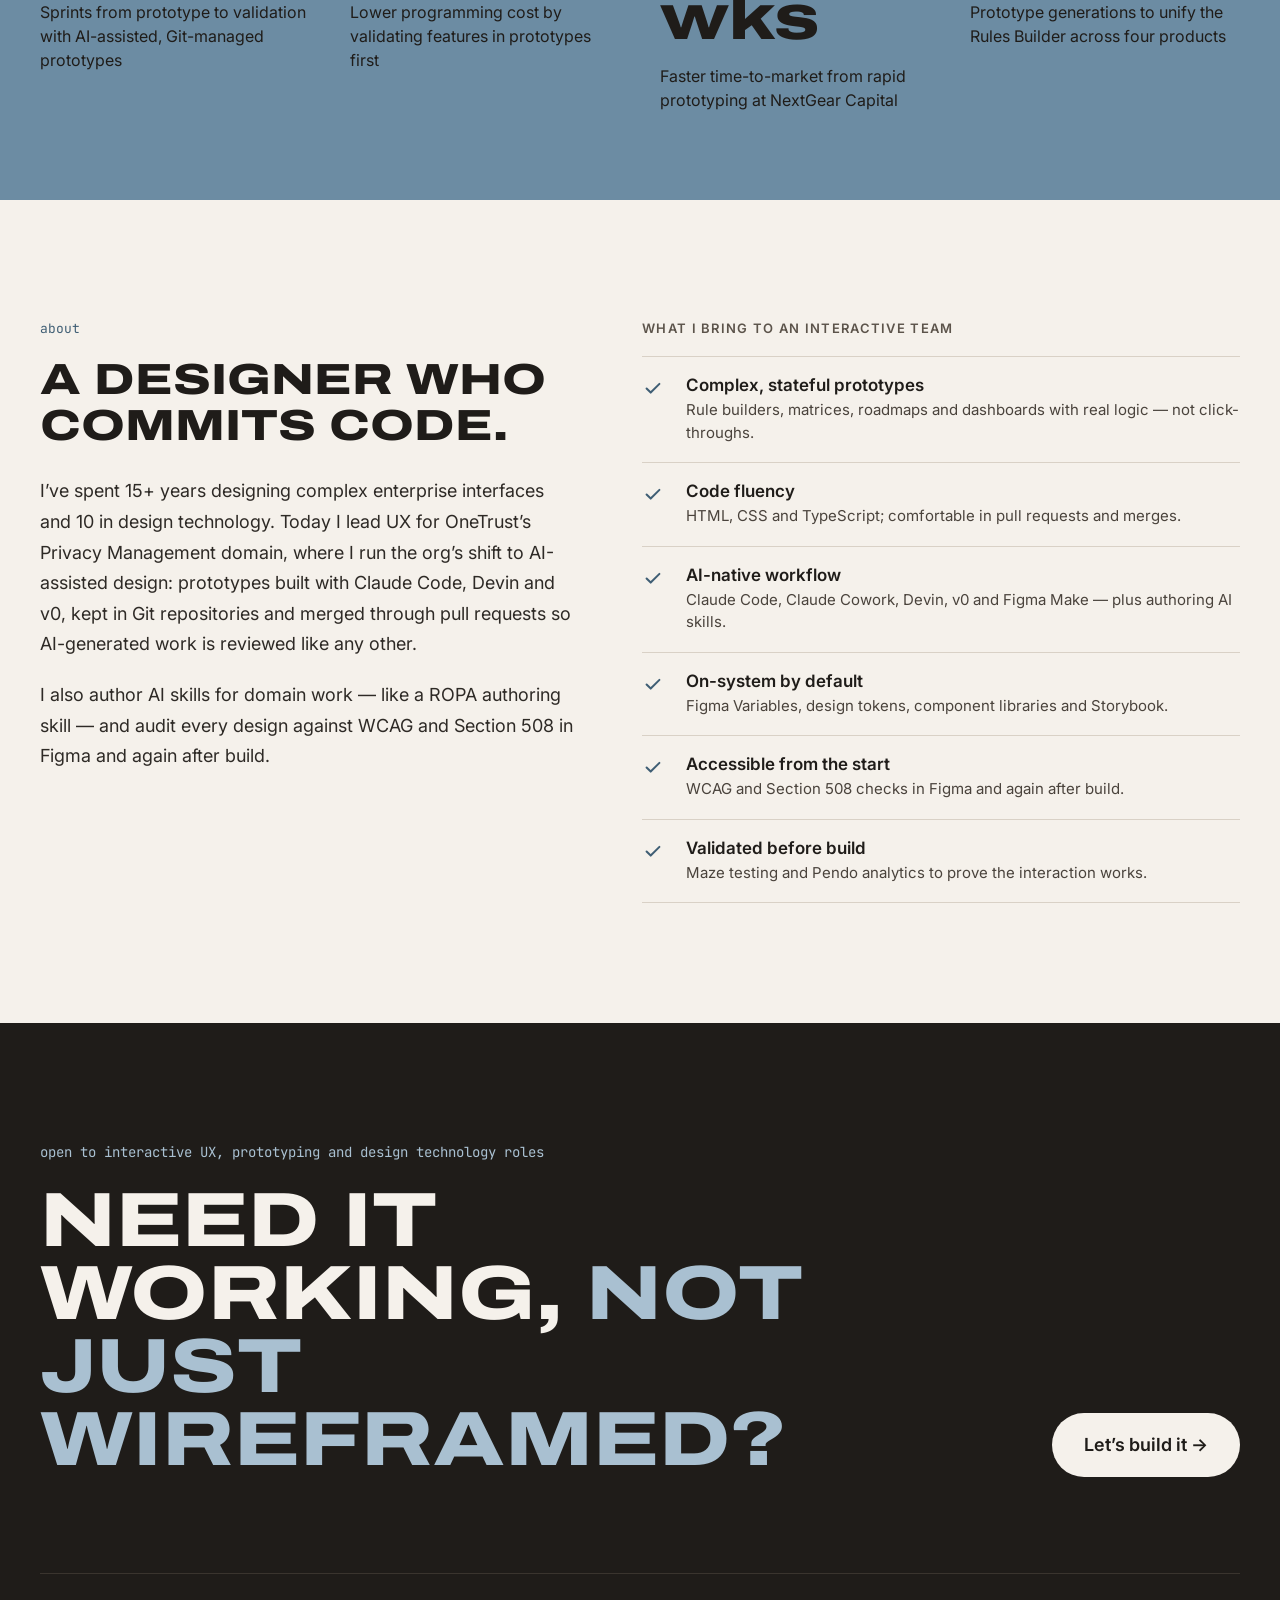
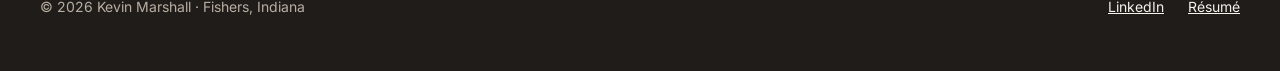
==== commit 0e80de62: "Replace Tessera design system card with AI DSAR agent prototype Swap the homepage "Working prototype" ====
--- a/index.html
+++ b/index.html
@@ -407,20 +407,20 @@
           </div>
         </a>
       
-        <a href="/work/tessera-case-study" class="bd-card" style="display: block; border-radius: 12px; background: #FFFFFF; border: 1px solid #D9D1C6; overflow: hidden; color: #1F1C19">
+        <a target="_blank" rel="noopener" href="https://ai-dsar-onecore.vercel.app/setup/agent" class="bd-card" style="display: block; border-radius: 12px; background: #FFFFFF; border: 1px solid #D9D1C6; overflow: hidden; color: #1F1C19">
           <div style="display: flex; align-items: center; gap: 7px; padding: 12px 16px; background: #E6DED3">
             <span style="width: 10px; height: 10px; border-radius: 50%; background: #8A7F73"></span>
             <span style="width: 10px; height: 10px; border-radius: 50%; background: #8A7F73"></span>
             <span style="width: 10px; height: 10px; border-radius: 50%; background: #8A7F73"></span>
-            <span style="margin-left: 8px; font-family: 'JetBrains Mono', monospace; font-size: 12px; color: #5C544B">tessera / design-system</span>
+            <span style="margin-left: 8px; font-family: 'JetBrains Mono', monospace; font-size: 12px; color: #5C544B">ai-dsar / setup / agent</span>
           </div>
           <div style="aspect-ratio: 16 / 9; overflow: hidden; background: #F5F1EB">
-            <img class="bd-shot" src="/assets/images/redesign/tessera-design-system.jpg" alt="Tessera design system" style="display: block; width: 100%; height: auto">
+            <img class="bd-shot" src="/assets/images/redesign/ai-dsar-agent.jpg" alt="AI privacy agent workflow setup" style="display: block; width: 100%; height: auto">
           </div>
           <div style="padding: 24px">
-            <p style="margin: 0 0 8px; font-size: 13px; font-weight: 600; letter-spacing: 0.1em; text-transform: uppercase; color: #3F5E74">AI SaaS · 2026</p>
-            <h3 style="margin: 0; font-family: Archivo, sans-serif; font-weight: 700; font-size: 24px; line-height: 1.2">Tessera design system</h3>
-            <p style="margin: 10px 0 0; font-size: 15px; line-height: 1.55; color: #5C544B">Tokens and components rendered from the same files the prototype uses, so the system can’t drift from what’s built.</p>
+            <p style="margin: 0 0 8px; font-size: 13px; font-weight: 600; letter-spacing: 0.1em; text-transform: uppercase; color: #3F5E74">AI agent · Privacy rights</p>
+            <h3 style="margin: 0; font-family: Archivo, sans-serif; font-weight: 700; font-size: 24px; line-height: 1.2">DSAR privacy agent setup</h3>
+            <p style="margin: 10px 0 0; font-size: 15px; line-height: 1.55; color: #5C544B">A conversational agent drafts a data-subject-request workflow — scope, sources, playbook rules, intake and request paths — that fills in live beside the chat.</p>
           </div>
         </a>
       
